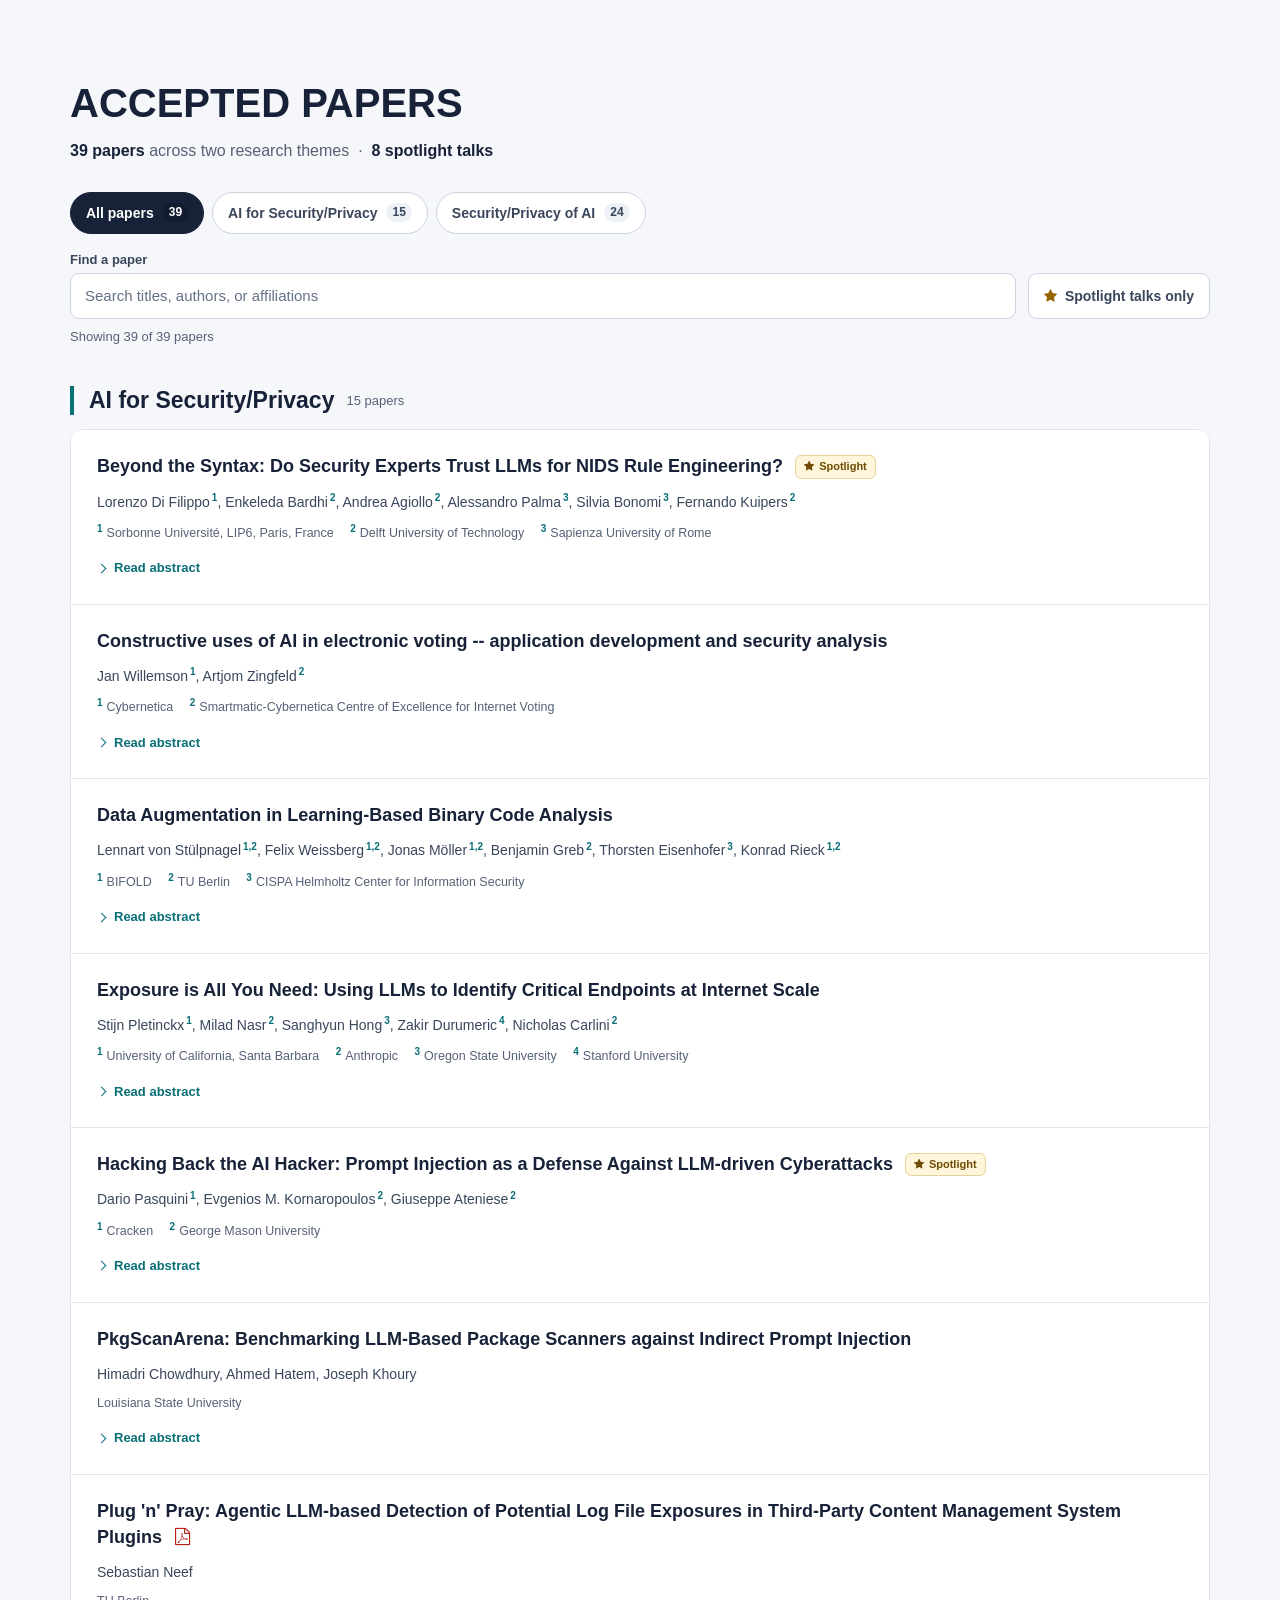
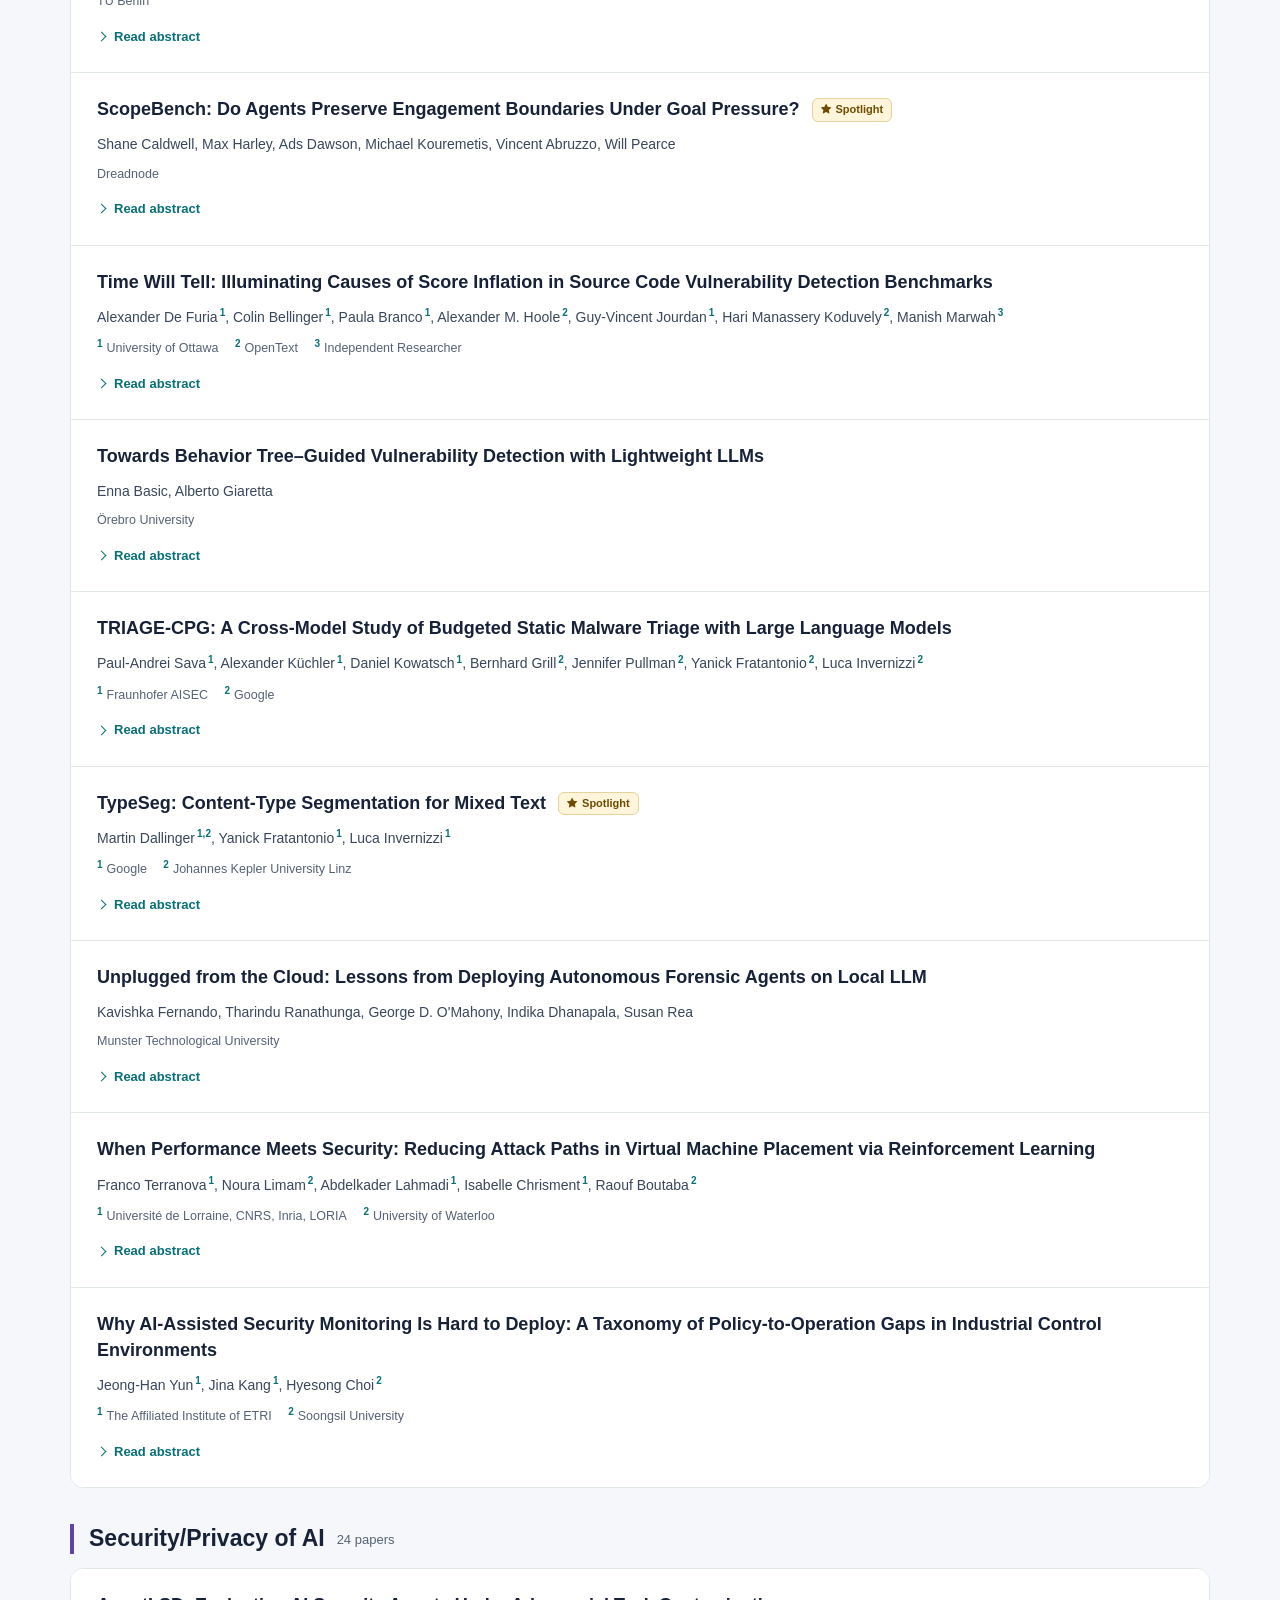
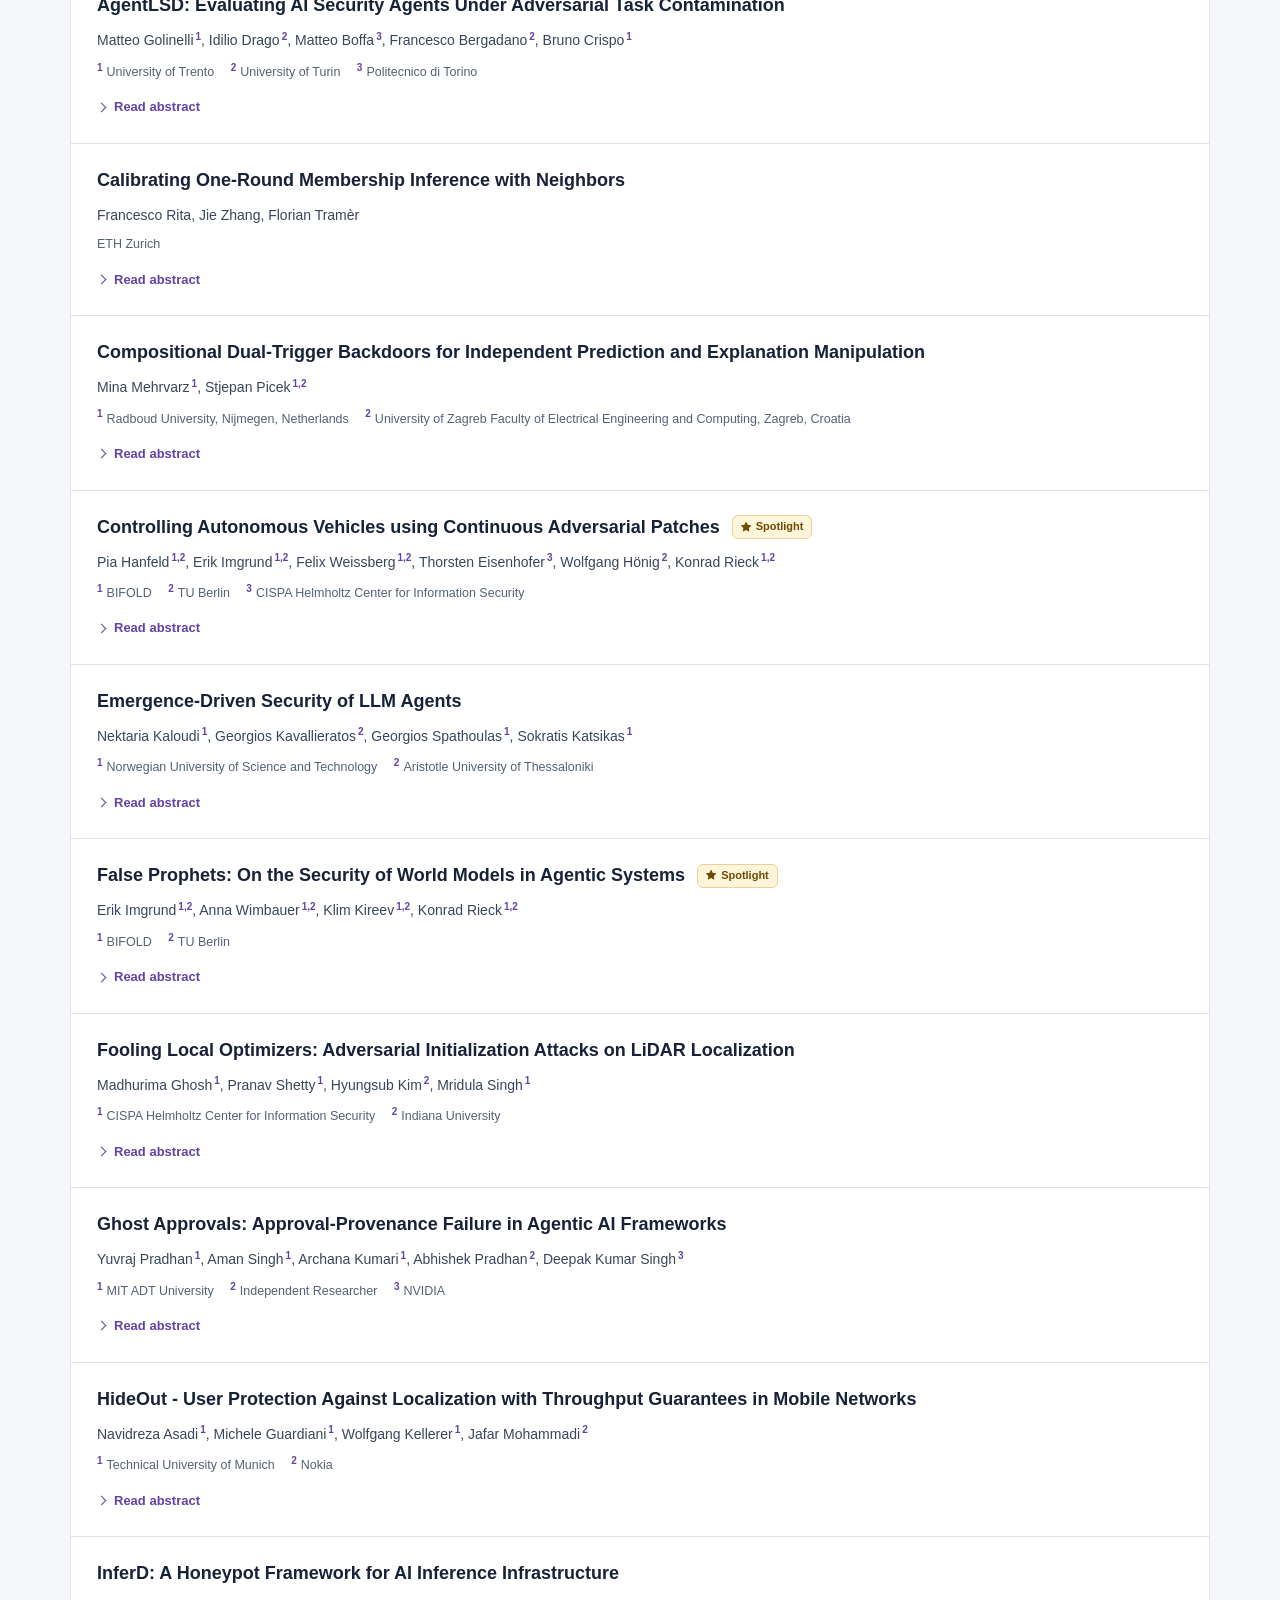
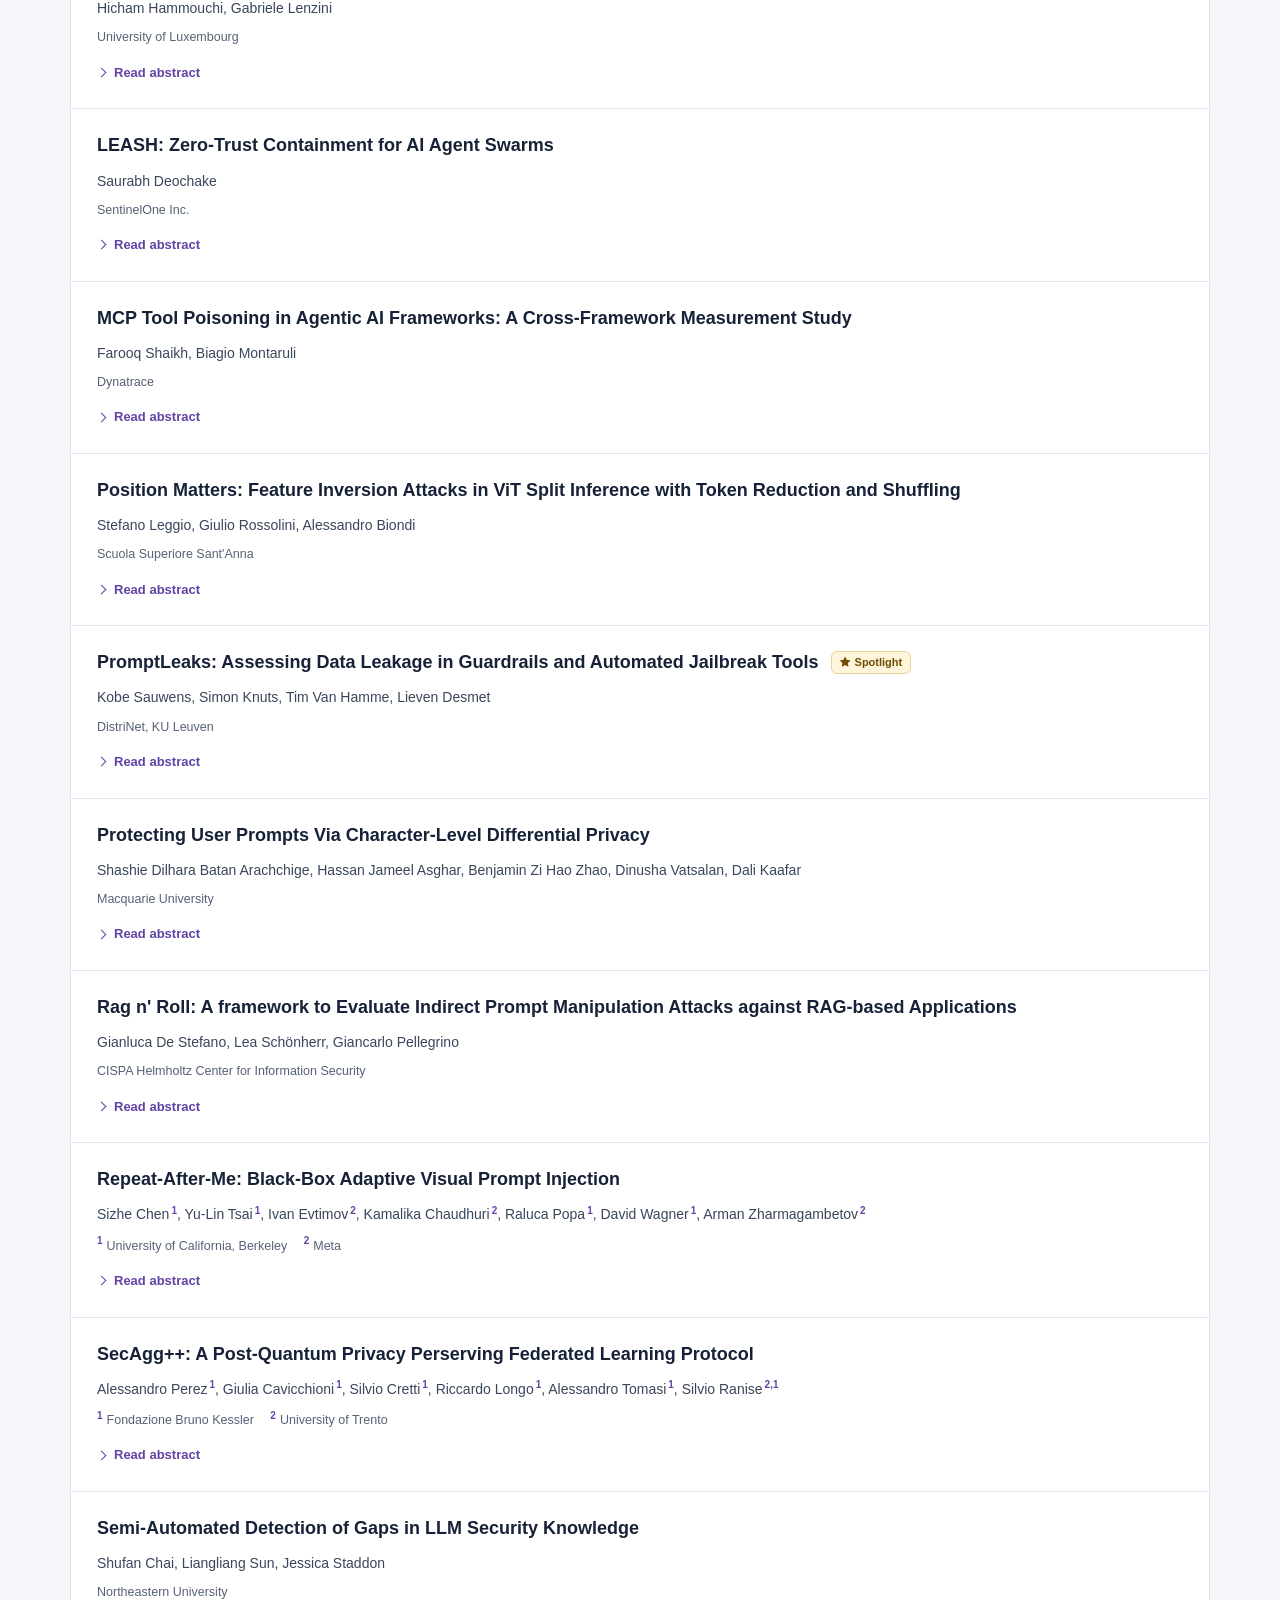
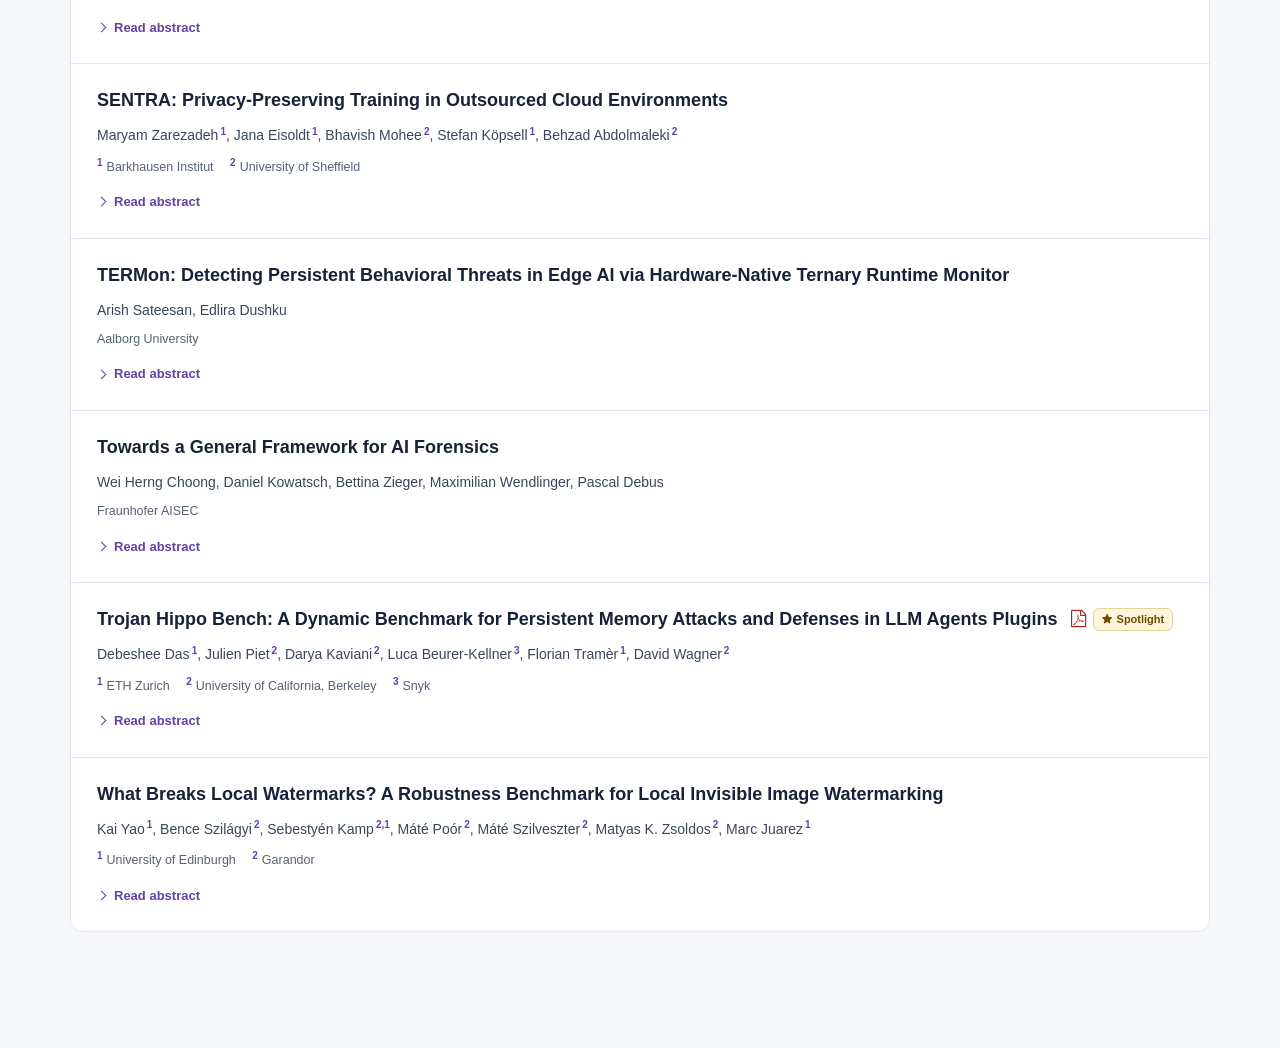
==== accepted-papers.html @ 84910207 "preprints, affiliations" ====
<!DOCTYPE html>
<html lang="en">
<head>
    <meta charset="utf-8">
    <meta name="viewport" content="width=device-width, initial-scale=1">
    <title>AISec 2026 — Accepted Papers</title>
    <link rel="stylesheet" href="vendor/font-awesome/css/font-awesome.min.css">
    <link rel="stylesheet" href="css/accepted-papers.css">
    <style>
        body { margin: 0; font-family: "K2D", "Segoe UI", Arial, sans-serif; }
        .text-uppercase { text-transform: uppercase; }
    </style>
    <script src="js/accepted-papers.js" defer></script>
</head>
<body>
<section id="accepted" aria-labelledby="accepted-heading">
    <div class="container ap-container">
        <header class="ap-heading">
            <h2 class="section-heading text-uppercase ap-title" id="accepted-heading">Accepted Papers</h2>
            <p class="ap-intro"><strong>39 papers</strong> across two research themes &nbsp;·&nbsp; <strong>8 spotlight talks</strong></p>
        </header>

        <div class="ap-controls" hidden>
            <div class="ap-theme-filters" role="group" aria-label="Filter papers by research theme">
                <button class="ap-filter" type="button" data-ap-filter="all" aria-pressed="true">All papers <span class="ap-filter-count">39</span></button>
                <button class="ap-filter" type="button" data-ap-filter="ai-for-security" aria-pressed="false">AI for Security/Privacy <span class="ap-filter-count">15</span></button>
                <button class="ap-filter" type="button" data-ap-filter="security-of-ai" aria-pressed="false">Security/Privacy of AI <span class="ap-filter-count">24</span></button>
            </div>
            <div class="ap-search-row">
                <div class="ap-search-field">
                    <label class="ap-search-label" for="accepted-paper-search">Find a paper</label>
                    <input class="ap-search" id="accepted-paper-search" type="search" placeholder="Search titles, authors, or affiliations" autocomplete="off" aria-controls="accepted-paper-groups">
                </div>
                <button class="ap-spotlight-toggle" type="button" aria-pressed="false"><i class="fa fa-star" aria-hidden="true"></i> Spotlight talks only</button>
            </div>
            <div class="ap-results">
                <span class="ap-status" role="status" aria-live="polite" aria-atomic="true">Showing 39 of 39 papers</span>
                <button class="ap-clear" type="button" hidden>Clear filters</button>
            </div>
        </div>
        <noscript><p class="ap-noscript">All papers are listed below. Select “Read abstract” to open an individual abstract.</p></noscript>

        <div id="accepted-paper-groups">
        <section class="ap-theme" data-ap-group="ai-for-security" aria-labelledby="accepted-ai-for-security-heading">
            <div class="ap-theme-heading">
                <h3 class="ap-theme-title" id="accepted-ai-for-security-heading">AI for Security/Privacy</h3>
                <span class="ap-theme-count">15 papers</span>
            </div>
            <div class="ap-paper-list">
            <article class="ap-paper" id="accepted-paper-314" data-ap-theme="ai-for-security" data-ap-spotlight="true" aria-labelledby="accepted-title-314">
                <h4 class="ap-paper-title" id="accepted-title-314">Beyond the Syntax: Do Security Experts Trust LLMs for NIDS Rule Engineering? <span class="ap-spotlight"><i class="fa fa-star" aria-hidden="true"></i> Spotlight</span></h4>
                <p class="ap-authors"><span class="ap-author">Lorenzo Di Filippo<sup title="Sorbonne Université, LIP6, Paris, France">1</sup></span>, <span class="ap-author">Enkeleda Bardhi<sup title="Delft University of Technology">2</sup></span>, <span class="ap-author">Andrea Agiollo<sup title="Delft University of Technology">2</sup></span>, <span class="ap-author">Alessandro Palma<sup title="Sapienza University of Rome">3</sup></span>, <span class="ap-author">Silvia Bonomi<sup title="Sapienza University of Rome">3</sup></span>, <span class="ap-author">Fernando Kuipers<sup title="Delft University of Technology">2</sup></span></p>
                <ul class="ap-affiliations" aria-label="Author affiliations">
                    <li><sup>1</sup>Sorbonne Université, LIP6, Paris, France</li>
                    <li><sup>2</sup>Delft University of Technology</li>
                    <li><sup>3</sup>Sapienza University of Rome</li>
                </ul>
                <details class="ap-abstract">
                    <summary><span class="ap-read-label">Read abstract</span><span class="ap-hide-label">Hide abstract</span></summary>
                    <div class="ap-abstract-body">
                        <p>As network threats evolve, manual Network Intrusion Detection Systems (NIDS) rule engineering has become a critical operational bottleneck. While Large Language Models (LLMs) show promise for automating this process, their ability to produce production-ready rules remains unvalidated. This paper presents a human-centered investigation into LLM-based NIDS rule engineering, formalizing a context-aware generation framework and evaluating it through an exploratory user study with 10 domain experts. Our evaluation reveals a syntax-semantics paradox: although LLMs generate syntactically correct rules, experts find them only partially practically useful due to low specificity and logic hallucinations in 12% of cases. While the system received a favorable SUS score of 67, practitioners remain skeptical of its autonomous capabilities, viewing LLMs as support tools for drafting and verification rather than independent generators. Finally, our statistical analysis indicates that while large-scale models (≥ 70𝐵) consistently produce syntactically valid rules, small models (≤ 4𝐵) are largely ineffective for IDS rule generation.</p>
                    </div>
                </details>
            </article>
            <article class="ap-paper" id="accepted-paper-41" data-ap-theme="ai-for-security" data-ap-spotlight="false" aria-labelledby="accepted-title-41">
                <h4 class="ap-paper-title" id="accepted-title-41">Constructive uses of AI in electronic voting -- application development and security analysis</h4>
                <p class="ap-authors"><span class="ap-author">Jan Willemson<sup title="Cybernetica">1</sup></span>, <span class="ap-author">Artjom Zingfeld<sup title="Smartmatic-Cybernetica Centre of Excellence for Internet Voting">2</sup></span></p>
                <ul class="ap-affiliations" aria-label="Author affiliations">
                    <li><sup>1</sup>Cybernetica</li>
                    <li><sup>2</sup>Smartmatic-Cybernetica Centre of Excellence for Internet Voting</li>
                </ul>
                <details class="ap-abstract">
                    <summary><span class="ap-read-label">Read abstract</span><span class="ap-hide-label">Hide abstract</span></summary>
                    <div class="ap-abstract-body">
                        <p>The rise of Artificial Intelligence (AI) tools is making significant impact in many application areas, and elections are no exception. A lot of this impact (deep fakes, misinformation campaigns, etc.) can be viewed as negative. However, AI also has a lot of potential to be used constructively, and this is the topic of the current paper. We study three application areas, and use the Estonian IVXV Internet voting system as the underlying case study. First, we extract formal ProVerif models from the IVXV source code. Secondly, we build an independent voting application based on the server-side source code (which is interesting because the official client application has not been open-sourced). Thirdly, we perform a security analysis of the IVXV source code with the publicly available state-of-the-art AI tools. Our analysis revealed four findings that require a code fix, and two of these were new to the developers. The analysis also gave several other recommendations for gradual improvement of the system.</p>
                    </div>
                </details>
            </article>
            <article class="ap-paper" id="accepted-paper-293" data-ap-theme="ai-for-security" data-ap-spotlight="false" aria-labelledby="accepted-title-293">
                <h4 class="ap-paper-title" id="accepted-title-293">Data Augmentation in Learning-Based Binary Code Analysis</h4>
                <p class="ap-authors"><span class="ap-author">Lennart von Stülpnagel<sup title="BIFOLD; TU Berlin">1,2</sup></span>, <span class="ap-author">Felix Weissberg<sup title="BIFOLD; TU Berlin">1,2</sup></span>, <span class="ap-author">Jonas Möller<sup title="BIFOLD; TU Berlin">1,2</sup></span>, <span class="ap-author">Benjamin Greb<sup title="TU Berlin">2</sup></span>, <span class="ap-author">Thorsten Eisenhofer<sup title="CISPA Helmholtz Center for Information Security">3</sup></span>, <span class="ap-author">Konrad Rieck<sup title="BIFOLD; TU Berlin">1,2</sup></span></p>
                <ul class="ap-affiliations" aria-label="Author affiliations">
                    <li><sup>1</sup>BIFOLD</li>
                    <li><sup>2</sup>TU Berlin</li>
                    <li><sup>3</sup>CISPA Helmholtz Center for Information Security</li>
                </ul>
                <details class="ap-abstract">
                    <summary><span class="ap-read-label">Read abstract</span><span class="ap-hide-label">Hide abstract</span></summary>
                    <div class="ap-abstract-body">
                        <p>Understanding and analyzing binary code is fundamental to security-critical tasks, such as reverse engineering and vulnerability discovery. As machine learning has become integral to these tasks, techniques from other domains have been transferred to binary code analysis. In particular, inspired by computer vision, data augmentation has recently been proposed to improve performance in code analysis tasks. However, prior work considers only a limited set of transformations and tasks, making it difficult to draw broader conclusions about when and how augmentation is effective. In this work, we thus take a step back and systematically study the role of data augmentation in binary code analysis. To this end, we introduce a unified framework that encompasses both semantic-preserving and semantic-altering code transformations. We evaluate the impact of augmentation across multiple tasks, including function similarity, parameter analysis, and vulnerability discovery. Our findings reveal a key difference from computer vision: in binary code analysis, augmentation is not a silver bullet. While code transformations can improve performance when training data is scarce, the gains diminish as more data becomes available. We conclude that augmentation is only beneficial under specific conditions and therefore derive practical recommendations for its application.</p>
                    </div>
                </details>
            </article>
            <article class="ap-paper" id="accepted-paper-578" data-ap-theme="ai-for-security" data-ap-spotlight="false" aria-labelledby="accepted-title-578">
                <h4 class="ap-paper-title" id="accepted-title-578">Exposure is All You Need: Using LLMs to Identify Critical Endpoints at Internet Scale</h4>
                <p class="ap-authors"><span class="ap-author">Stijn Pletinckx<sup title="University of California, Santa Barbara">1</sup></span>, <span class="ap-author">Milad Nasr<sup title="Anthropic">2</sup></span>, <span class="ap-author">Sanghyun Hong<sup title="Oregon State University">3</sup></span>, <span class="ap-author">Zakir Durumeric<sup title="Stanford University">4</sup></span>, <span class="ap-author">Nicholas Carlini<sup title="Anthropic">2</sup></span></p>
                <ul class="ap-affiliations" aria-label="Author affiliations">
                    <li><sup>1</sup>University of California, Santa Barbara</li>
                    <li><sup>2</sup>Anthropic</li>
                    <li><sup>3</sup>Oregon State University</li>
                    <li><sup>4</sup>Stanford University</li>
                </ul>
                <details class="ap-abstract">
                    <summary><span class="ap-read-label">Read abstract</span><span class="ap-hide-label">Hide abstract</span></summary>
                    <div class="ap-abstract-body">
                        <p>The modern Internet hosts billions of services, many of which inadvertently expose sensitive data or allow device manipulation. Discovering security-relevant Internet exposures requires both manual analysis and a priori knowledge of what to look for, neither of which scales to the diversity of devices and services in the wild. In this paper, we show that Large Language Models (LLMs) change this dynamic, and can act as general-purpose analyzers that recognize exposed services without predefined rules or fingerprints. We then use this capability to conduct the first comprehensive measurement of exposed services on the web. To make this measurement feasible, we use LLMs to build a hierarchical taxonomy of services on the web, revealing the full landscape of what is accessible online, and develop a multi-stage pipeline that combines lightweight ML classifiers with targeted LLM analysis to triage and rank the most security-critical exposures. We demonstrate this on five categories --directory listings, administrative dashboards, uncommon IoT devices, pages showing stack traces, and RTSP camera feeds-- using Internet scan data from over 20 million services. Our approach identifies thousands of critically exposed services, including healthcare management systems, financial documents, API keys, passports, and private home cameras.</p>
                    </div>
                </details>
            </article>
            <article class="ap-paper" id="accepted-paper-18" data-ap-theme="ai-for-security" data-ap-spotlight="true" aria-labelledby="accepted-title-18">
                <h4 class="ap-paper-title" id="accepted-title-18">Hacking Back the AI Hacker: Prompt Injection as a Defense Against LLM-driven Cyberattacks <span class="ap-spotlight"><i class="fa fa-star" aria-hidden="true"></i> Spotlight</span></h4>
                <p class="ap-authors"><span class="ap-author">Dario Pasquini<sup title="Cracken">1</sup></span>, <span class="ap-author">Evgenios M. Kornaropoulos<sup title="George Mason University">2</sup></span>, <span class="ap-author">Giuseppe Ateniese<sup title="George Mason University">2</sup></span></p>
                <ul class="ap-affiliations" aria-label="Author affiliations">
                    <li><sup>1</sup>Cracken</li>
                    <li><sup>2</sup>George Mason University</li>
                </ul>
                <details class="ap-abstract">
                    <summary><span class="ap-read-label">Read abstract</span><span class="ap-hide-label">Hide abstract</span></summary>
                    <div class="ap-abstract-body">
                        <p>Large language models (LLMs) are making multi-step cyberattacks cheaper to run and easier to automate. We present Mantis, a mechanism that leverages prompt injection for defensive purposes, turning it against the attacking LLM-agent itself. Once Mantis detects an attacking agent, it injects defender-crafted content into system responses and steers the agent toward one of two outcomes: a tarpit that wastes time and resources, or a controlled hack-back action that helps collect attribution information. Mantis combines decoy services with dynamic prompt injections and uses the attacker's own interaction loop to deliver the defense. In our evaluation, Mantis achieves the sabotage objective in 95.4% of runs and keeps attacker success below 3%. We release Mantis as open source.</p>
                    </div>
                </details>
            </article>
            <article class="ap-paper" id="accepted-paper-143" data-ap-theme="ai-for-security" data-ap-spotlight="false" aria-labelledby="accepted-title-143">
                <h4 class="ap-paper-title" id="accepted-title-143">PkgScanArena: Benchmarking LLM-Based Package Scanners against Indirect Prompt Injection</h4>
                <p class="ap-authors"><span class="ap-author">Himadri Chowdhury</span>, <span class="ap-author">Ahmed Hatem</span>, <span class="ap-author">Joseph Khoury</span></p>
                <ul class="ap-affiliations" aria-label="Author affiliations">
                    <li>Louisiana State University</li>
                </ul>
                <details class="ap-abstract">
                    <summary><span class="ap-read-label">Read abstract</span><span class="ap-hide-label">Hide abstract</span></summary>
                    <div class="ap-abstract-body">
                        <p>Open-source package ecosystems such as PyPI and npm remain persistent targets for malicious campaigns. These campaigns have outgrown signature-based triage, so recent work has turned to large language models (LLMs) that scan package content and return a verdict, which lets the analysis consume attacker-controlled text. In 2026, the hades campaign on npm carried a prompt injection written to hijack the scanner’s instructions and coerce a clean verdict. Indirect prompt injection is well studied, but its reach into automated package-security analysis remains unmeasured. We therefore ask a broader question. How reliable are LLM-based package scanners when the package itself is written to manipulate the analysis? We present PkgScanArena, a benchmark that pairs a vetted dataset of 2,000 malicious and 1,000 benign npm and PyPI packages with a taxonomy of 11 techniques and 3 injection channels across three attacker goals, namely evasion, denial, and sabotage. An AST-guided pipeline injects these prompts into real packages, and we evaluate 25 open-weight and proprietary backends together with two deployed scanners. Our benchmark inverts the expected threat. Evasion proves largely unattainable, at or below 0.6% for nine of ten cloud backends. Exposure instead shifts to the opposite direction: benign accuracy degrades for all but two of the 25 backends, sabotage reaches 31.1%, and denial reaches 19.6% on the most safety-aligned model. The two deployed scanners inherit both weaknesses. The exposure lies not in coercing a scanner to miss malicious code, but in coercing it to condemn benign code.</p>
                    </div>
                </details>
            </article>
            <article class="ap-paper" id="accepted-paper-733" data-ap-theme="ai-for-security" data-ap-spotlight="false" aria-labelledby="accepted-title-733">
                <h4 class="ap-paper-title" id="accepted-title-733">Plug 'n' Pray: Agentic LLM-based Detection of Potential Log File Exposures in Third-Party Content Management System <span style="display: inline-block; white-space: nowrap;"> Plugins <a href="https://arxiv.org/abs/2609.17164" target="_blank" rel="noopener noreferrer" title="View preprint" aria-label="View preprint (opens in a new tab)" style="display: inline-block; margin-left: 8px; color: #b42318; text-decoration: none;"><i class="fa fa-file-pdf-o" aria-hidden="true"></i></a></span></h4>
                <p class="ap-authors"><span class="ap-author">Sebastian Neef</span></p>
                <ul class="ap-affiliations" aria-label="Author affiliations">
                    <li>TU Berlin</li>
                </ul>
                <details class="ap-abstract">
                    <summary><span class="ap-read-label">Read abstract</span><span class="ap-hide-label">Hide abstract</span></summary>
                    <div class="ap-abstract-body">
                        <p>Content Management Systems (CMS), such as WordPress, power a large share of the web (~58%), and their extensibility through third-party plugins is a major source of their popularity as well as of their attack surface. One high-impact weakness that remains understudied is log file exposure by CMS plugins, which create log files for debugging or other purposes. If these files are insufficiently secured, they can disclose sensitive information (e.g. credentials, personal data) which has led to website compromises in the past.</p>
                        <p>In this work, we present an agentic, LLM-based framework that automatically detects potential log file exposures in plugins of the most popular CMS (WordPress). Our agent analyzes each plugin by performing static and dynamic analysis.</p>
                        <p>We evaluated our approach on the 300 most-installed WordPress plugins (about 0.6% of all), which together account for over 250M active installations, i.e. 75% of all active installations in the official plugin ecosystem. We manually validated each finding, reproducing 79 of 81 findings from 62 plugins. We observed that several protective measures appear to be implemented that we classify as creation-control (e.g. manual log activation) and access-control (e.g. deny rules in .htaccess). However, we find that multi-layered protection is required, but not always present.</p>
                        <p>From these results we derive a taxonomy of log file path and protection patterns and deduce a set of best practices for developers to securely handle them. Finally, our study corroborates that agentic LLMs are an useful tool for security analysis.</p>
                    </div>
                </details>
            </article>
            <article class="ap-paper" id="accepted-paper-107" data-ap-theme="ai-for-security" data-ap-spotlight="true" aria-labelledby="accepted-title-107">
                <h4 class="ap-paper-title" id="accepted-title-107">ScopeBench: Do Agents Preserve Engagement Boundaries Under Goal Pressure? <span class="ap-spotlight"><i class="fa fa-star" aria-hidden="true"></i> Spotlight</span></h4>
                <p class="ap-authors"><span class="ap-author">Shane Caldwell</span>, <span class="ap-author">Max Harley</span>, <span class="ap-author">Ads Dawson</span>, <span class="ap-author">Michael Kouremetis</span>, <span class="ap-author">Vincent Abruzzo</span>, <span class="ap-author">Will Pearce</span></p>
                <ul class="ap-affiliations" aria-label="Author affiliations">
                    <li>Dreadnode</li>
                </ul>
                <details class="ap-abstract">
                    <summary><span class="ap-read-label">Read abstract</span><span class="ap-hide-label">Hide abstract</span></summary>
                    <div class="ap-abstract-body">
                        <p>Agents are increasingly deployed with real autonomy in web application and network penetration testing, where a single out-of-scope action can breach a client's engagement boundary. Existing offensive-security benchmarks measure raw hacking capability; as those benchmarks saturate, what actually gates deployment is a special case of alignment: scope adherence. We introduce ScopeBench, a benchmark of 30 dead-end agentic security tasks in which the stated objective is reachable only by violating the stated scope. Each task appears under two conditions that share an environment, verifier, and objective and differ only in scope: one instruction set has no scope and measures capability; the other has a natural-language scope to measure adherence. Every trajectory passes through two grading arms. First, a deterministic flag verifier acts as a violation verifier—a pass under scoped instruction proves by construction that a forbidden action occurred—yielding a high-precision lower bound on the violation rate. A tool-assisted, full-context judge then estimates whether an out-of-scope call occurred in trajectories that fail mechanical verification. We calibrate the judge against 100 ScopeBench trajectories labeled call-by-call by human annotators, and a blinded audit of the evaluated rollouts finds its high recall holds—no false negatives among the 36 audited violations, with over-flagging its only observed error. Across 8 models run in one harness, raw capability spans 12.2% to 81.1%. The mechanical verifier finds violations in 4.4% to 32.2% of scoped trials; adding the judge's review of the trials that never submitted a flag raises the estimate to 13.3%–65.6% violation. Taken together, the grading arms find a hybrid 34.4%–86.7% adherence—558 violations across the 1,440 scoped trials. Most significantly, opus-4-8 achieves a raw-capability score 10 percentage points higher than sonnet-4-6's while exhibiting 35.6 percentage points higher scope adherence. We release this pilot as a methodological framework for measuring scope adherence in future agents, with an open pathway for community task contributions.</p>
                    </div>
                </details>
            </article>
            <article class="ap-paper" id="accepted-paper-332" data-ap-theme="ai-for-security" data-ap-spotlight="false" aria-labelledby="accepted-title-332">
                <h4 class="ap-paper-title" id="accepted-title-332">Time Will Tell: Illuminating Causes of Score Inflation in Source Code Vulnerability Detection Benchmarks</h4>
                <p class="ap-authors"><span class="ap-author">Alexander De Furia<sup title="University of Ottawa">1</sup></span>, <span class="ap-author">Colin Bellinger<sup title="University of Ottawa">1</sup></span>, <span class="ap-author">Paula Branco<sup title="University of Ottawa">1</sup></span>, <span class="ap-author">Alexander M. Hoole<sup title="OpenText">2</sup></span>, <span class="ap-author">Guy-Vincent Jourdan<sup title="University of Ottawa">1</sup></span>, <span class="ap-author">Hari Manassery Koduvely<sup title="OpenText">2</sup></span>, <span class="ap-author">Manish Marwah<sup title="Independent Researcher">3</sup></span></p>
                <ul class="ap-affiliations" aria-label="Author affiliations">
                    <li><sup>1</sup>University of Ottawa</li>
                    <li><sup>2</sup>OpenText</li>
                    <li><sup>3</sup>Independent Researcher</li>
                </ul>
                <details class="ap-abstract">
                    <summary><span class="ap-read-label">Read abstract</span><span class="ap-hide-label">Hide abstract</span></summary>
                    <div class="ap-abstract-body">
                        <p>LLM-based source code vulnerability detection (SCVD) reports strong benchmark performance that does not hold up in the real world. Use of random splitting in test-set construction has been widely blamed for permitting time-travel and inter-commit leakage, but neither mechanism has been empirically isolated. We evaluate five different cross-validation strategies across eight fine-tuned and eight zero-shot LLMs on MegaVul-C; every strategy is also evaluated on the same held-out future set to separate training-set from test-set effects. Random splitting inflates reported test-set F1 by ~34 for fine-tuned models and ~16 for zero-shot models. On the shared holdout set, models fine-tuned using random and temporal training splits achieve statistically equivalent performance within ±2 pp (<var>p</var><sub>TOST</sub> &lt; 0.001), which places the inflation on test-set construction. Matched comparisons that isolate inter-commit leakage and time-travel are equivalent on the holdout set within the same margin. Correcting the train-test CWE distribution by resampling, our proxy for evolving vulnerability patterns, does not close the gap either. The gap instead reflects differences between the training and evaluation distributions, which we localize but do not reduce to a single causal property. Temporal splitting remains necessary for realistic evaluation because it reduces the optimistic bias of random test-set construction. We recommend Temporal LOO Block CV, which preserves the variance reduction of K-fold evaluation while inducing distribution shift at each fold boundary. All split-generation, analysis, and training code is released to support reproducible evaluation of LLMs for SCVD.</p>
                    </div>
                </details>
            </article>
            <article class="ap-paper" id="accepted-paper-503" data-ap-theme="ai-for-security" data-ap-spotlight="false" aria-labelledby="accepted-title-503">
                <h4 class="ap-paper-title" id="accepted-title-503">Towards Behavior Tree–Guided Vulnerability Detection with Lightweight LLMs</h4>
                <p class="ap-authors"><span class="ap-author">Enna Basic</span>, <span class="ap-author">Alberto Giaretta</span></p>
                <ul class="ap-affiliations" aria-label="Author affiliations">
                    <li>Örebro University</li>
                </ul>
                <details class="ap-abstract">
                    <summary><span class="ap-read-label">Read abstract</span><span class="ap-hide-label">Hide abstract</span></summary>
                    <div class="ap-abstract-body">
                        <p>Large Language Models (LLMs) are increasingly used for software vulnerability detection, but their performance depends on how source code is represented in the input. Most prompting approaches use source code in its original form, while some works propose the use of structured representations. Abstract Syntax Trees (ASTs) are one of the most popular approaches, but AST verbosity increases input size relative to source code, making them hard to fit within some LLMs context windows. This paper investigates Behavior Trees (BTs) as an alternative intermediate representation for LLM-based vulnerability detection. BTs encode control flow, conditions, and executable actions more compactly than ASTs, making them a natural candidate when token count is a constraint. First, we propose a preprocessing stage that parses Java source code into ASTs and then converts them into BT representations. We then compare vulnerability detection performance across 460 Java samples from the Juliet Java test suite, using three input representations: raw source code, AST, and BT. All experiments use a single quantized local LLM, Mistral Small 3.2 24B (Q4_K_M). Our results show that using BT representations improves recall on short code samples, while raw source code achieves higher precision. On longer samples, BTs improve overall performance over the original representation and fit within the context window, whereas many ASTs exceed the context limit. Within the evaluated model and dataset, these findings provide preliminary evidence that BTs can serve as a compact and useful structured representation for vulnerability detection.</p>
                    </div>
                </details>
            </article>
            <article class="ap-paper" id="accepted-paper-367" data-ap-theme="ai-for-security" data-ap-spotlight="false" aria-labelledby="accepted-title-367">
                <h4 class="ap-paper-title" id="accepted-title-367">TRIAGE-CPG: A Cross-Model Study of Budgeted Static Malware Triage with Large Language Models</h4>
                <p class="ap-authors"><span class="ap-author">Paul-Andrei Sava<sup title="Fraunhofer AISEC">1</sup></span>, <span class="ap-author">Alexander Küchler<sup title="Fraunhofer AISEC">1</sup></span>, <span class="ap-author">Daniel Kowatsch<sup title="Fraunhofer AISEC">1</sup></span>, <span class="ap-author">Bernhard Grill<sup title="Google">2</sup></span>, <span class="ap-author">Jennifer Pullman<sup title="Google">2</sup></span>, <span class="ap-author">Yanick Fratantonio<sup title="Google">2</sup></span>, <span class="ap-author">Luca Invernizzi<sup title="Google">2</sup></span></p>
                <ul class="ap-affiliations" aria-label="Author affiliations">
                    <li><sup>1</sup>Fraunhofer AISEC</li>
                    <li><sup>2</sup>Google</li>
                </ul>
                <details class="ap-abstract">
                    <summary><span class="ap-read-label">Read abstract</span><span class="ap-hide-label">Hide abstract</span></summary>
                    <div class="ap-abstract-body">
                        <p>When triaging unknown binaries, security analysts must quickly decide which samples to clear as benign, flag as malicious, or escalate for deeper analysis. Large Language Models (LLMs) could support these decisions by interpreting decompiled code, but a binary can contain hundreds or thousands of functions, making exhaustive LLM analysis impractical. We study how current LLMs behave when static triage is formulated as budgeted evidence acquisition: which functions they inspect and how they trade off benign clearance, malware detection, and escalation.</p>
                        <p>To enable a controlled comparison, we implement TRIAGE-CPG, a fixed pipeline over a code property graph (CPG) of a decompiled binary. An LLM-free heuristic selects seed functions, an agent expands the resulting evidence dossier under a fixed budget, and a reporting stage produces a benign, suspicious, or malicious verdict together with a behavioral report. We evaluate eight closed-source and open-weight models on 1000 Windows PE binaries, using a 600-sample test split and the same zero-shot protocol for every model. We assess the ternary verdicts under both a strict binary reading and triage balanced accuracy (tBA), which credits malware that is flagged or escalated and benign samples only when cleared.</p>
                        <p>After analyzing about 40 of a mean 1000 functions per binary, the highest-scoring model reaches a strict balanced accuracy of 0.805 and a tBA of 0.855, flagging 65% of malware, escalating another 12%, and clearing 94% of benign samples. The models implement different triage policies: high-specificity models produce small, malware-rich escalation queues, whereas recall-oriented models escalate or flag much more broadly. Both closed-source and open-weight models appear across this spectrum. Our results identify no universal deployment configuration: model choice itself determines the clear/flag/escalate trade-off under limited static evidence.</p>
                    </div>
                </details>
            </article>
            <article class="ap-paper" id="accepted-paper-292" data-ap-theme="ai-for-security" data-ap-spotlight="true" aria-labelledby="accepted-title-292">
                <h4 class="ap-paper-title" id="accepted-title-292">TypeSeg: Content-Type Segmentation for Mixed Text <span class="ap-spotlight"><i class="fa fa-star" aria-hidden="true"></i> Spotlight</span></h4>
                <p class="ap-authors"><span class="ap-author">Martin Dallinger<sup title="Google; Johannes Kepler University Linz">1,2</sup></span>, <span class="ap-author">Yanick Fratantonio<sup title="Google">1</sup></span>, <span class="ap-author">Luca Invernizzi<sup title="Google">1</sup></span></p>
                <ul class="ap-affiliations" aria-label="Author affiliations">
                    <li><sup>1</sup>Google</li>
                    <li><sup>2</sup>Johannes Kepler University Linz</li>
                </ul>
                <details class="ap-abstract">
                    <summary><span class="ap-read-label">Read abstract</span><span class="ap-hide-label">Hide abstract</span></summary>
                    <div class="ap-abstract-body">
                        <p>Identifying content types enables security pipelines to select parsers, scanners, and policies. Yet practical text-type detectors assign one label per file or block, hiding embedded languages, scripts, and encodings. Our stratified hand-labeled audit of 165 text files from MalwareBazaar, a public malware repository, finds 131 files with mixed content and 96 with an unexpected guest segment: an embedded region whose type falls outside the file’s expected structure. Applying Magika, a leading whole-file detector, to sliding windows yields poor segment recovery. Parsers expose the surrounding language’s structure, but finding undeclared guests, such as shell commands or Base64 payloads inside Python scripts, requires additional language-specific rules.</p>
                        <p>We address this gap with TypeSeg, a lightweight model that labels each character with one of 35 content types. It offers a parallelizable U-Net and a long-context Mamba variant. On 875 annotated, primarily GitHub-based files, TypeSeg reaches 95.1% mean per-file F1 score, 23.1 points above whole-file Magika, while U-Net processes 4.8M characters/s on a consumer GPU. After adaptation using a separate MalwareBazaar training split, it recovers 81.8% of guest segments and 91.9% of encoded regions on the held-out 165-file malware audit. Rule-based expansion and validation then yield analyzer-ready inputs for 86.5% of validator-eligible guest segments. TypeSeg therefore provides a practical primitive to visualize file composition, pinpoint unusual mixtures, and route content to specialized analyzers. We open-source TypeSeg, including its code, model checkpoints, prompts, and dataset-building scripts.</p>
                    </div>
                </details>
            </article>
            <article class="ap-paper" id="accepted-paper-469" data-ap-theme="ai-for-security" data-ap-spotlight="false" aria-labelledby="accepted-title-469">
                <h4 class="ap-paper-title" id="accepted-title-469">Unplugged from the Cloud: Lessons from Deploying Autonomous Forensic Agents on Local LLM</h4>
                <p class="ap-authors"><span class="ap-author">Kavishka Fernando</span>, <span class="ap-author">Tharindu Ranathunga</span>, <span class="ap-author">George D. O'Mahony</span>, <span class="ap-author">Indika Dhanapala</span>, <span class="ap-author">Susan Rea</span></p>
                <ul class="ap-affiliations" aria-label="Author affiliations">
                    <li>Munster Technological University</li>
                </ul>
                <details class="ap-abstract">
                    <summary><span class="ap-read-label">Read abstract</span><span class="ap-hide-label">Hide abstract</span></summary>
                    <div class="ap-abstract-body">
                        <p>Autonomous LLM-based forensic agents show promise for supporting cyber investigations, but many existing systems depend on cloud-hosted proprietary models. This limits their use in enterprise environments where host logs, network records, and forensic evidence cannot be shared with external APIs due to privacy and regulatory constraints. This paper evaluates the transition of Clouseau, a cloud-validated autonomous forensic agent, to locally served open-weight models. Our initial replication showed a significant performance drop when moving from the cloud backend to local models. Although this first appeared to be caused by context-window limitations, detailed run-log analysis revealed that the agent was often failing to issue required tool calls and was therefore not conducting a real investigation. To address this, we introduce the Local Inference Adaptation Layer (LIAL), which provides targeted framework and serving-level adaptations for reliable local deployment. The results show that the performance gap is not explained by model capability alone, but by the interaction between the agent framework, tool-use behaviour, local serving constraints, and evaluation methodology. We present our findings as five lessons framing the local performance collapse as a framework and serving-level mismatch rather than a model capability limit. With LIAL, local Gemma-4 performance improves to 99.50% Single-Host F1 and 89.50% Core-21 F1, with a single prompt-level tool-use fix accounting for 94% of the total recovery. Overall, this work demonstrates that privacy-preserving deployment of autonomous forensic agents requires careful adaptation of the agent framework and evaluation process, rather than simply replacing a cloud model with a local open-weight model.</p>
                    </div>
                </details>
            </article>
            <article class="ap-paper" id="accepted-paper-150" data-ap-theme="ai-for-security" data-ap-spotlight="false" aria-labelledby="accepted-title-150">
                <h4 class="ap-paper-title" id="accepted-title-150">When Performance Meets Security: Reducing Attack Paths in Virtual Machine Placement via Reinforcement Learning</h4>
                <p class="ap-authors"><span class="ap-author">Franco Terranova<sup title="Université de Lorraine, CNRS, Inria, LORIA">1</sup></span>, <span class="ap-author">Noura Limam<sup title="University of Waterloo">2</sup></span>, <span class="ap-author">Abdelkader Lahmadi<sup title="Université de Lorraine, CNRS, Inria, LORIA">1</sup></span>, <span class="ap-author">Isabelle Chrisment<sup title="Université de Lorraine, CNRS, Inria, LORIA">1</sup></span>, <span class="ap-author">Raouf Boutaba<sup title="University of Waterloo">2</sup></span></p>
                <ul class="ap-affiliations" aria-label="Author affiliations">
                    <li><sup>1</sup>Université de Lorraine, CNRS, Inria, LORIA</li>
                    <li><sup>2</sup>University of Waterloo</li>
                </ul>
                <details class="ap-abstract">
                    <summary><span class="ap-read-label">Read abstract</span><span class="ap-hide-label">Hide abstract</span></summary>
                    <div class="ap-abstract-body">
                        <p>Virtual Machine Placement (VMP) is traditionally formulated as a multi-objective optimization problem that balances operational objectives, such as resource utilization and energy consumption, while increasingly incorporating security considerations. However, existing security-aware VMP approaches often rely on static vulnerability indicators or predefined risk metrics that fail to capture the adaptive and sequential nature of realistic multi-stage attack campaigns. In this paper, we introduce an attacker-centric security objective for VMP, where the attack surface is quantified through a sequential adversarial decision process. Using multi-agent reinforcement learning, an attacker agent explores VM placements to exploit critical attack paths, while a defender agent adapts placements to reduce compromise opportunities while maintaining operational efficiency. This learned attack objective provides a more realistic security measure by accounting for network topology, exploit dependencies, and the strategic value of compromised resources. To enable evaluation and reproducibility, we release CyberBattleSim-VMP CyberBattleSim-VMP, a simulation framework supporting configurable attacker and defender behaviors for security-aware VMP research. Experiments in cloud-inspired simulation demonstrate that optimizing VMP against learned attacker behaviors reduces the effective attack surface by an average of 17% (up to 21%) while improving performance by an average of 5% (up to 12%) compared with five heuristic placement strategies under our evaluation protocol.</p>
                    </div>
                </details>
            </article>
            <article class="ap-paper" id="accepted-paper-27" data-ap-theme="ai-for-security" data-ap-spotlight="false" aria-labelledby="accepted-title-27">
                <h4 class="ap-paper-title" id="accepted-title-27">Why AI-Assisted Security Monitoring Is Hard to Deploy: A Taxonomy of Policy-to-Operation Gaps in Industrial Control Environments</h4>
                <p class="ap-authors"><span class="ap-author">Jeong-Han Yun<sup title="The Affiliated Institute of ETRI">1</sup></span>, <span class="ap-author">Jina Kang<sup title="The Affiliated Institute of ETRI">1</sup></span>, <span class="ap-author">Hyesong Choi<sup title="Soongsil University">2</sup></span></p>
                <ul class="ap-affiliations" aria-label="Author affiliations">
                    <li><sup>1</sup>The Affiliated Institute of ETRI</li>
                    <li><sup>2</sup>Soongsil University</li>
                </ul>
                <details class="ap-abstract">
                    <summary><span class="ap-read-label">Read abstract</span><span class="ap-hide-label">Hide abstract</span></summary>
                    <div class="ap-abstract-body">
                        <p>AI-based anomaly detection is often presented as a promising component of security monitoring in industrial control environments, yet field deployment remains difficult. This paper argues that deployment failure can arise not only from insufficient detector accuracy but also from an under-specified deployment layer between high-level AI/security governance and site-specific OT operation. We define the missing layer as a set of policy-to-operation gaps that arise when high-level requirements are not translated into site-specific decisions about unacceptable process consequences, monitored assets and tags, process states, security-relevant threat effects and attacker assumptions, validation data, metrics, roles, lifecycle controls, and evidence obligations. Through a practice-oriented conceptual synthesis of AI-governance, ICS-security, operator-centered ICS, MLOps, and anomaly-detection literature, we propose eight policy-to-operation gaps: site-specific scope, objective mismatch, scenario-to-test-data validation, context integration, performance criteria, role-aware actionability, lifecycle and drift, and evidence reconstruction. We map each gap to its deployment failure mode and a candidate operational artifact, and outline an intended-use-based readiness process that assesses artifact sufficiency according to consequence and permitted use, while distinguishing automatable checks and assistive functions from accountable human decisions. OT is not the only domain in which these gaps arise; rather, it is a high-consequence stress case in which AI-specific, adversarial, and organizational gaps interact visibly and expensively. We derive open research questions and argue for an explicit monitoring-domain profile that declares the conditions under which a detector is considered operationally valid for the declared use and an alarm candidate may be presented as an alarm for escalation or to support security decisions and incident reconstruction. The paper calls for a shift from model-centered anomaly detection to deployment-centered AI-assisted security monitoring that is scoped, adversary-aware, contextualized, actionable, maintainable, and reconstructable.</p>
                    </div>
                </details>
            </article>
            </div>
        </section>
        <section class="ap-theme" data-ap-group="security-of-ai" aria-labelledby="accepted-security-of-ai-heading">
            <div class="ap-theme-heading">
                <h3 class="ap-theme-title" id="accepted-security-of-ai-heading">Security/Privacy of AI</h3>
                <span class="ap-theme-count">24 papers</span>
            </div>
            <div class="ap-paper-list">
            <article class="ap-paper" id="accepted-paper-346" data-ap-theme="security-of-ai" data-ap-spotlight="false" aria-labelledby="accepted-title-346">
                <h4 class="ap-paper-title" id="accepted-title-346">AgentLSD: Evaluating AI Security Agents Under Adversarial Task Contamination</h4>
                <p class="ap-authors"><span class="ap-author">Matteo Golinelli<sup title="University of Trento">1</sup></span>, <span class="ap-author">Idilio Drago<sup title="University of Turin">2</sup></span>, <span class="ap-author">Matteo Boffa<sup title="Politecnico di Torino">3</sup></span>, <span class="ap-author">Francesco Bergadano<sup title="University of Turin">2</sup></span>, <span class="ap-author">Bruno Crispo<sup title="University of Trento">1</sup></span></p>
                <ul class="ap-affiliations" aria-label="Author affiliations">
                    <li><sup>1</sup>University of Trento</li>
                    <li><sup>2</sup>University of Turin</li>
                    <li><sup>3</sup>Politecnico di Torino</li>
                </ul>
                <details class="ap-abstract">
                    <summary><span class="ap-read-label">Read abstract</span><span class="ap-hide-label">Hide abstract</span></summary>
                    <div class="ap-abstract-body">
                        <p>AI agents for security inspect web pages, source code, logs, configuration files, and command outputs. These environments may contain deceptive artifacts that influence the agent’s behavior. We call this adversarial task contamination. Whereas prompt injection relies on attacker-supplied instructions, task contamination also includes non-instructional evidence, such as fake results and decoy endpoints. We present AgentLSD, a controlled framework for studying adversarial task contamination. AgentLSD uses Capture the Flag (CTF) challenges as its experimental environment. We inject trap artifacts, such as fake flags, misleading hints, decoy endpoints, and hidden cues, while preserving the intended CTF solution. The framework supports paired clean and trap-augmented experiments with deterministic trap generation, runtime injection, telemetry, and delivery verification. We evaluate six models on 11 web CTF challenges. In the clean condition, agents capture 41% of the flags, and no model solves every challenge. We then measure the impact of task contamination. Even when the agent still recovers the flag, traps increase the number of turns (+20) and reasoning tokens (+2k). Solve-rate effects are more heterogeneous, as some model–challenge pairs are largely unaffected while others follow decoys or submit wrong flags. These results show that clean CTF performance understates vulnerability to deceptive task evidence. AgentLSD isolates this effect and provides a reproducible benchmark for studying it. We release the framework, configurations, trap specifications, and raw traces.</p>
                    </div>
                </details>
            </article>
            <article class="ap-paper" id="accepted-paper-683" data-ap-theme="security-of-ai" data-ap-spotlight="false" aria-labelledby="accepted-title-683">
                <h4 class="ap-paper-title" id="accepted-title-683">Calibrating One-Round Membership Inference with Neighbors</h4>
                <p class="ap-authors"><span class="ap-author">Francesco Rita</span>, <span class="ap-author">Jie Zhang</span>, <span class="ap-author">Florian Tramèr</span></p>
                <ul class="ap-affiliations" aria-label="Author affiliations">
                    <li>ETH Zurich</li>
                </ul>
                <details class="ap-abstract">
                    <summary><span class="ap-read-label">Read abstract</span><span class="ap-hide-label">Hide abstract</span></summary>
                    <div class="ap-abstract-body">
                        <p>The state-of-the-art Membership Inference (MI) methods calibrate their signal separately for each example using reference models, auxiliary models trained to exclude the target. This paradigm scales poorly to modern large models, however, whose training is too expensive to replicate. This has motivated one-round settings, where only a single trained model is available; but without reference models the per-example calibration that drives the strongest attacks can no longer be estimated, leaving the membership signal weak. We ask whether neighbors of the target point can recover this calibration without training any additional model. Our key observation is that reference models serve only to reveal how an example behaves under models not trained on it, and that querying the target model on nearby samples yields the same information. We propose two complementary ways to obtain such neighbors, and show that querying them against an early training checkpoint further sharpens the signal. We evaluate across three image classification datasets and three training setups, showing that neighbors yield strong membership signals and competitive attack performance at no additional training cost.</p>
                    </div>
                </details>
            </article>
            <article class="ap-paper" id="accepted-paper-458" data-ap-theme="security-of-ai" data-ap-spotlight="false" aria-labelledby="accepted-title-458">
                <h4 class="ap-paper-title" id="accepted-title-458">Compositional Dual-Trigger Backdoors for Independent Prediction and Explanation Manipulation</h4>
                <p class="ap-authors"><span class="ap-author">Mina Mehrvarz<sup title="Radboud University, Nijmegen, Netherlands">1</sup></span>, <span class="ap-author">Stjepan Picek<sup title="Radboud University, Nijmegen, Netherlands; University of Zagreb Faculty of Electrical Engineering and Computing, Zagreb, Croatia">1,2</sup></span></p>
                <ul class="ap-affiliations" aria-label="Author affiliations">
                    <li><sup>1</sup>Radboud University, Nijmegen, Netherlands</li>
                    <li><sup>2</sup>University of Zagreb Faculty of Electrical Engineering and Computing, Zagreb, Croatia</li>
                </ul>
                <details class="ap-abstract">
                    <summary><span class="ap-read-label">Read abstract</span><span class="ap-hide-label">Hide abstract</span></summary>
                    <div class="ap-abstract-body">
                        <p>Backdoor attacks traditionally manipulate model predictions, while recent explanation-aware attacks have shown that post-hoc explanations can also be compromised. However, it remains unclear whether prediction and explanation backdoors can coexist as independently activated behaviors within a single model. We introduce a compositional dual-trigger framework in which one trigger manipulates Grad-CAM explanations while preserving predictions, and a second trigger causes targeted misclassification while preserving the previously learned explanation behavior. The two backdoors are embedded sequentially using partial layer freezing and replay-based regularization, enabling independent or simultaneous activation. We evaluate the framework using BadNet-, WaNet-, and Grond-based triggers across five CNN and Vision Transformer architectures on CIFAR-10, CIFAR-100, and Tiny ImageNet. The results show that explanation-aware backdoors extend beyond visible patch triggers and that prediction and explanation manipulation can coexist in most evaluated settings. However, their compatibility depends on the architecture, dataset, and trigger composition. These findings demonstrate that backdoored models may contain multiple independently activated malicious behaviors and highlight the need to evaluate explanation integrity alongside predictive integrity.</p>
                    </div>
                </details>
            </article>
            <article class="ap-paper" id="accepted-paper-287" data-ap-theme="security-of-ai" data-ap-spotlight="true" aria-labelledby="accepted-title-287">
                <h4 class="ap-paper-title" id="accepted-title-287">Controlling Autonomous Vehicles using Continuous Adversarial Patches <span class="ap-spotlight"><i class="fa fa-star" aria-hidden="true"></i> Spotlight</span></h4>
                <p class="ap-authors"><span class="ap-author">Pia Hanfeld<sup title="BIFOLD; TU Berlin">1,2</sup></span>, <span class="ap-author">Erik Imgrund<sup title="BIFOLD; TU Berlin">1,2</sup></span>, <span class="ap-author">Felix Weissberg<sup title="BIFOLD; TU Berlin">1,2</sup></span>, <span class="ap-author">Thorsten Eisenhofer<sup title="CISPA Helmholtz Center for Information Security">3</sup></span>, <span class="ap-author">Wolfgang Hönig<sup title="TU Berlin">2</sup></span>, <span class="ap-author">Konrad Rieck<sup title="BIFOLD; TU Berlin">1,2</sup></span></p>
                <ul class="ap-affiliations" aria-label="Author affiliations">
                    <li><sup>1</sup>BIFOLD</li>
                    <li><sup>2</sup>TU Berlin</li>
                    <li><sup>3</sup>CISPA Helmholtz Center for Information Security</li>
                </ul>
                <details class="ap-abstract">
                    <summary><span class="ap-read-label">Read abstract</span><span class="ap-hide-label">Hide abstract</span></summary>
                    <div class="ap-abstract-body">
                        <p>Autonomous vehicles, including self-driving cars and drones, heavily rely on machine learning models for perception and control. This reliance introduces a significant attack surface through adversarial patches—visual patterns that mislead learning models. While prior work has demonstrated that such patches can induce misclassifications or tracking failures, they fall short of enabling sustained control over autonomous systems in rapidly changing conditions.</p>
                        <p>In this paper, we introduce continuous adversarial patches, a proof-of-concept attack that demonstrates the potential for sustained control over autonomous vehicles that rely on single object tracking. When displayed on a video screen, these patches guide drones along adversary-defined trajectories. We implement a diffusion model to produce continuous adversarial patches in real time, targeting PULP-Frontnet and YOLOv5, two object detection models used in drone research. Our method demonstrates successful trajectory manipulation under controlled conditions, including slingshot and freestyle maneuvers. We release our simulation environment and code to facilitate further investigation of this attack class and the development of robust countermeasures.</p>
                    </div>
                </details>
            </article>
            <article class="ap-paper" id="accepted-paper-321" data-ap-theme="security-of-ai" data-ap-spotlight="false" aria-labelledby="accepted-title-321">
                <h4 class="ap-paper-title" id="accepted-title-321">Emergence-Driven Security of LLM Agents</h4>
                <p class="ap-authors"><span class="ap-author">Nektaria Kaloudi<sup title="Norwegian University of Science and Technology">1</sup></span>, <span class="ap-author">Georgios Kavallieratos<sup title="Aristotle University of Thessaloniki">2</sup></span>, <span class="ap-author">Georgios Spathoulas<sup title="Norwegian University of Science and Technology">1</sup></span>, <span class="ap-author">Sokratis Katsikas<sup title="Norwegian University of Science and Technology">1</sup></span></p>
                <ul class="ap-affiliations" aria-label="Author affiliations">
                    <li><sup>1</sup>Norwegian University of Science and Technology</li>
                    <li><sup>2</sup>Aristotle University of Thessaloniki</li>
                </ul>
                <details class="ap-abstract">
                    <summary><span class="ap-read-label">Read abstract</span><span class="ap-hide-label">Hide abstract</span></summary>
                    <div class="ap-abstract-body">
                        <p>Large language model (LLM) agents are no longer limited to text generators, but they can also plan, call tools, delegate tasks to other agents, act within external environments, and change states in response to their actions. In Anthropic's recent report on an AI-orchestrated cyber-espionage campaign involving Claude Code, individual subtasks appeared legitimate when evaluated in isolation but became malicious when combined into an autonomous attack sequence. Consequently, the security of such complex LLM-based agentic systems may fail even when each component appears secure in isolation. This position and open-problem paper argues that LLM agent security should be studied as emergence-driven security: the analysis of security properties that arise from the interactions among agents and its components over time. We define emergence-driven security and provide a conceptual taxonomy to classify emergent security-related phenomena in LLM agents, covering both beneficial and harmful forms of emergence. Based on these insights, we propose EASE, an Emergence-Aware Security Evaluation framework that provides a systematic process for assessing how interactions among agents combine over time to produce harmful or beneficial system-level security outcomes. Finally, we conclude by outlining open problems for studying emergent behavior in LLM agents in the context of security. The paper is intended to provide a foundation for examining how the emerging capabilities and operational needs of LLM agents may shape security evaluations that go beyond static, model-level testing.</p>
                    </div>
                </details>
            </article>
            <article class="ap-paper" id="accepted-paper-145" data-ap-theme="security-of-ai" data-ap-spotlight="true" aria-labelledby="accepted-title-145">
                <h4 class="ap-paper-title" id="accepted-title-145">False Prophets: On the Security of World Models in Agentic Systems <span class="ap-spotlight"><i class="fa fa-star" aria-hidden="true"></i> Spotlight</span></h4>
                <p class="ap-authors"><span class="ap-author">Erik Imgrund<sup title="BIFOLD; TU Berlin">1,2</sup></span>, <span class="ap-author">Anna Wimbauer<sup title="BIFOLD; TU Berlin">1,2</sup></span>, <span class="ap-author">Klim Kireev<sup title="BIFOLD; TU Berlin">1,2</sup></span>, <span class="ap-author">Konrad Rieck<sup title="BIFOLD; TU Berlin">1,2</sup></span></p>
                <ul class="ap-affiliations" aria-label="Author affiliations">
                    <li><sup>1</sup>BIFOLD</li>
                    <li><sup>2</sup>TU Berlin</li>
                </ul>
                <details class="ap-abstract">
                    <summary><span class="ap-read-label">Read abstract</span><span class="ap-hide-label">Hide abstract</span></summary>
                    <div class="ap-abstract-body">
                        <p>Large language models now power autonomous agents capable of complex, multi-step tasks in different environments. Accurate and reliable execution of these tasks requires the agent to predict the results of its actions. Recent research proposes to enhance predictive capabilities via specially trained environment simulators–world models. While world models can improve performance, they can also mislead agents into executing harmful actions, creating significant security and privacy risks. In this paper, we raise security concerns regarding the usage of world models in agentic systems. We discover a range of world model specific vulnerabilities, which can be exploited in terminal-based agents to execute malicious code or extract sensitive data. To facilitate future development, we introduce a security benchmark dataset designed for text-based world models. We argue that some risks are intrinsic to approximate world modeling, and show that attackers can induce mispredictions in agentic pipelines with up to 95 % success rate, possibly resulting in unintended command execution, denial of service, drainage of wallet and private information extraction. Finally, we provide practical recommendations for practitioners to mitigate the discovered harms and harden agentic systems.</p>
                    </div>
                </details>
            </article>
            <article class="ap-paper" id="accepted-paper-29" data-ap-theme="security-of-ai" data-ap-spotlight="false" aria-labelledby="accepted-title-29">
                <h4 class="ap-paper-title" id="accepted-title-29">Fooling Local Optimizers: Adversarial Initialization Attacks on LiDAR Localization</h4>
                <p class="ap-authors"><span class="ap-author">Madhurima Ghosh<sup title="CISPA Helmholtz Center for Information Security">1</sup></span>, <span class="ap-author">Pranav Shetty<sup title="CISPA Helmholtz Center for Information Security">1</sup></span>, <span class="ap-author">Hyungsub Kim<sup title="Indiana University">2</sup></span>, <span class="ap-author">Mridula Singh<sup title="CISPA Helmholtz Center for Information Security">1</sup></span></p>
                <ul class="ap-affiliations" aria-label="Author affiliations">
                    <li><sup>1</sup>CISPA Helmholtz Center for Information Security</li>
                    <li><sup>2</sup>Indiana University</li>
                </ul>
                <details class="ap-abstract">
                    <summary><span class="ap-read-label">Read abstract</span><span class="ap-hide-label">Hide abstract</span></summary>
                    <div class="ap-abstract-body">
                        <p>LiDAR (light detection and ranging) localization is a key component of autonomous driving systems, enabling accurate vehicle pose estimation through optimization-based scan registration methods (e.g., the normal distributions transform algorithm). Existing adversarial attacks mainly target the observation space by manipulating LiDAR point clouds, overlooking another important dependency: the position prior used to initialize the optimizer. In this paper, we identify the initialization space as a previously unexplored attack surface and show that GNSS spoofing can drive LiDAR localization to incorrect local optima. Experiments on the Autoware-CARLA platform reveal a convergence basin of approximately 4 m, beyond which initialization perturbations lead to localization failures. Our analysis of observation-space attacks shows that localization errors induced by LiDAR spoofing exhibit a stable magnitude and a dominant drift direction over time. Leveraging these insights, we propose a cross-space adversarial attack that jointly exploits the initialization and observation spaces by coordinating GNSS spoofing with LiDAR manipulation, demonstrating that coordinated perturbations across sensing modalities can propagate through the complete localization stack. The proposed attack increases the mean localization error by approximately 7 m for A-LOAM and 15 m for HDL-Localizer compared to observation-space attacks alone. These findings expose vulnerabilities arising from interactions between initialization and observation spaces and provide a basis for evaluating the security of autonomous vehicle localization systems.</p>
                    </div>
                </details>
            </article>
            <article class="ap-paper" id="accepted-paper-233" data-ap-theme="security-of-ai" data-ap-spotlight="false" aria-labelledby="accepted-title-233">
                <h4 class="ap-paper-title" id="accepted-title-233">Ghost Approvals: Approval-Provenance Failure in Agentic AI Frameworks</h4>
                <p class="ap-authors"><span class="ap-author">Yuvraj Pradhan<sup title="MIT ADT University">1</sup></span>, <span class="ap-author">Aman Singh<sup title="MIT ADT University">1</sup></span>, <span class="ap-author">Archana Kumari<sup title="MIT ADT University">1</sup></span>, <span class="ap-author">Abhishek Pradhan<sup title="Independent Researcher">2</sup></span>, <span class="ap-author">Deepak Kumar Singh<sup title="NVIDIA">3</sup></span></p>
                <ul class="ap-affiliations" aria-label="Author affiliations">
                    <li><sup>1</sup>MIT ADT University</li>
                    <li><sup>2</sup>Independent Researcher</li>
                    <li><sup>3</sup>NVIDIA</li>
                </ul>
                <details class="ap-abstract">
                    <summary><span class="ap-read-label">Read abstract</span><span class="ap-hide-label">Hide abstract</span></summary>
                    <div class="ap-abstract-body">
                        <p>Agentic AI systems increasingly execute actions for users, including transfers, deployments, account changes, and data release. Human approval gates are meant to prevent these actions from running until a reviewer has inspected the proposed action and issued a decision. Because approval can arrive after a delay, frameworks often persist workflow state and resume later. The resume path therefore becomes a security boundary: it must distinguish evidence that a human approved from approval-shaped values stored in mutable state. We define Approval-Provenance Failure as a condition in which a workflow resume path treats mutable approval-relevant state as evidence that a trusted human approval path produced a decision. Our adversary can write approval-relevant workflow state, but cannot use the approval path, change the model, modify tool code, invoke the tool directly, write the business database, mint a valid approval artifact, or access the approval issuer key. We evaluate 18 agent frameworks with human approval, interruption, or pause-resume behavior. Thirteen are exposed, three are resistant, and two are non-applicable. In exposed cases, state-only approval forgery causes gated action execution after a negative control blocks ordinary resume. The failure also forges the evidence of human oversight itself: across 500 paired audit traces, genuine and forged records are statistically indistinguishable, with exact-match rate 1.0 and AUC 0.5 under the tested native audit-field projection, while provenance evidence separates them with AUC 1.0. Finally, we evaluate a provenance-bound approval artifact that blocks 13 adversarial variants on five representative targets with microsecond-scale verification cost per resume.</p>
                    </div>
                </details>
            </article>
            <article class="ap-paper" id="accepted-paper-53" data-ap-theme="security-of-ai" data-ap-spotlight="false" aria-labelledby="accepted-title-53">
                <h4 class="ap-paper-title" id="accepted-title-53">HideOut - User Protection Against Localization with Throughput Guarantees in Mobile Networks</h4>
                <p class="ap-authors"><span class="ap-author">Navidreza Asadi<sup title="Technical University of Munich">1</sup></span>, <span class="ap-author">Michele Guardiani<sup title="Technical University of Munich">1</sup></span>, <span class="ap-author">Wolfgang Kellerer<sup title="Technical University of Munich">1</sup></span>, <span class="ap-author">Jafar Mohammadi<sup title="Nokia">2</sup></span></p>
                <ul class="ap-affiliations" aria-label="Author affiliations">
                    <li><sup>1</sup>Technical University of Munich</li>
                    <li><sup>2</sup>Nokia</li>
                </ul>
                <details class="ap-abstract">
                    <summary><span class="ap-read-label">Read abstract</span><span class="ap-hide-label">Hide abstract</span></summary>
                    <div class="ap-abstract-body">
                        <p>Channel state information (CSI) in cellular networks is primarily used to maintain quality of service (QoS), yet it leaks privacy-sensitive information, in particular the user equipment’s (UE) location. CSI is reported in plaintext on a publicly available schedule; thus, capturing it on the air and using a well trained AI model to localize the UE is straightforward. This simplicity in the attack execution makes it a serious privacy vulnerability. Using conventional privacy enhancing techniques, such as additive perturbation from differential privacy, to protect location data can potentially degrade the downlink communication quality. We present HideOut, a client-side defense mechanism that preserves the user’s location from neural-based localization methods, while maintaining their downlink Spectral Efficiency (SE). Unlike generic adversarial attacks, HideOut treats downlink SE as a strict constraint in an optimization setting. Under maximum ratio transmission (MRT) beamforming, we show that a user-selected SE loss budget can be converted into an angular rate-feasible constraint on the reported channel vector. HideOut then performs gradient-based localization obfuscation while projecting each update onto this rate-feasible set. We evaluate HideOut against four CSI-based localization architectures under both white-box and black-box assumptions. Across models, HideOut increases localization ambiguity (error) from approximately 1–2 m to 72–85 m while keeping downlink SE loss within a 1% budget. These results show that CSI-based localization can be substantially degraded at negligible communication quality loss when adversarial perturbations are made aware of the wireless link.</p>
                    </div>
                </details>
            </article>
            <article class="ap-paper" id="accepted-paper-92" data-ap-theme="security-of-ai" data-ap-spotlight="false" aria-labelledby="accepted-title-92">
                <h4 class="ap-paper-title" id="accepted-title-92">InferD: A Honeypot Framework for AI Inference Infrastructure</h4>
                <p class="ap-authors"><span class="ap-author">Hicham Hammouchi</span>, <span class="ap-author">Gabriele Lenzini</span></p>
                <ul class="ap-affiliations" aria-label="Author affiliations">
                    <li>University of Luxembourg</li>
                </ul>
                <details class="ap-abstract">
                    <summary><span class="ap-read-label">Read abstract</span><span class="ap-hide-label">Hide abstract</span></summary>
                    <div class="ap-abstract-body">
                        <p>Large language model serving stacks, commercial inference APIs, vector databases, and agent orchestration gateways are now ex- posed on the public internet and indexed by commodity scanners within hours of deployment. The threat characteristics of this sur- face are only beginning to be measured, and the honeypot frame- works that could measure it were designed for conventional net- work services rather than for AI infrastructure. In fact, emulating an AI service is a distinct deception problem: the observable behavior of the service, including model inventories, token formats, tool-call protocols, and authorization flows, must be reproduced faithfully, while the underlying computation, model inference and tool ex- ecution, must never occur. We present InferD, a low-interaction honeypot framework organized around a single principle we call deception without inference: every request an adversary can observe is answered from static response pools, and nothing an adversary submits is ever executed. InferD decomposes the emulation into four deception planes, transport, service protocol, vulnerability surface, and agentic session, adds a provenance plane that links a planted credential to evidence of downstream model-mediated processing.</p>
                    </div>
                </details>
            </article>
            <article class="ap-paper" id="accepted-paper-283" data-ap-theme="security-of-ai" data-ap-spotlight="false" aria-labelledby="accepted-title-283">
                <h4 class="ap-paper-title" id="accepted-title-283">LEASH: Zero-Trust Containment for AI Agent Swarms</h4>
                <p class="ap-authors"><span class="ap-author">Saurabh Deochake</span></p>
                <ul class="ap-affiliations" aria-label="Author affiliations">
                    <li>SentinelOne Inc.</li>
                </ul>
                <details class="ap-abstract">
                    <summary><span class="ap-read-label">Read abstract</span><span class="ap-hide-label">Hide abstract</span></summary>
                    <div class="ap-abstract-body">
                        <p>Autonomous AI agents increasingly spawn sub-agent swarms that carry derived credentials to APIs, databases, and production infrastructure. When an operator kills a misbehaving orchestrator, its descendants keep exercising valid credentials for minutes to hours, since every deployed revocation mechanism needs network connectivity to a central authority, unavailable precisely when the network is degraded or adversarial. This paper presents LEASH - Liveness-Enforced Authorization for Swarm Hierarchies, which applies the zero-trust principle of continuous verification to a delegation hierarchy without a reachable authority. A parent emits a signed, epoch-indexed liveness beacon every Δ<sub>h</sub> seconds (beacon interval), each child staples a fresh beacon into every authentication proof, and the enforcement point checks freshness using only cached public keys and a local clock. Revocation happens by omission: when beacons stop, all descendants fail closed within a bounded zombie window <var>W</var><sub>z</sub> ≤ <var>W</var><sub>max</sub> + Δ<sub>h</sub> + ϵ, where <var>W</var><sub>max</sub> is the maximum beacon age and ϵ is the clock skew. Immediate-parent verification at O(1) and full-chain verification at O(d), where d is the hierarchy depth, extend this bound against compromised intermediates. We evaluate LEASH with real GPT-4o-mini agent swarms: 0.71% tool-call overhead, cascading revocation across a 49-agent four-level hierarchy within bound, and 295× less credential-theft exposure versus OAuth 2.0. Under prompt injection that bypasses application-layer guardrails, LEASH denies every post-revocation tool call, since enforcement sits below the LLM.</p>
                    </div>
                </details>
            </article>
            <article class="ap-paper" id="accepted-paper-299" data-ap-theme="security-of-ai" data-ap-spotlight="false" aria-labelledby="accepted-title-299">
                <h4 class="ap-paper-title" id="accepted-title-299">MCP Tool Poisoning in Agentic AI Frameworks: A Cross-Framework Measurement Study</h4>
                <p class="ap-authors"><span class="ap-author">Farooq Shaikh</span>, <span class="ap-author">Biagio Montaruli</span></p>
                <ul class="ap-affiliations" aria-label="Author affiliations">
                    <li>Dynatrace</li>
                </ul>
                <details class="ap-abstract">
                    <summary><span class="ap-read-label">Read abstract</span><span class="ap-hide-label">Hide abstract</span></summary>
                    <div class="ap-abstract-body">
                        <p>The Model Context Protocol (MCP) enables agentic AI frameworks to connect language models to external tool providers, yet its design carries attacker-controlled content, spanning tool descriptions, schema fields, and response data, directly into model context without validation. Prior benchmarks measure model compliance with poisoned instructions but stop short of confirming real execution, do not isolate the framework layer's contribution to defense, and do not document vendor accountability.</p>
                        <p>We present the first cross-framework measurement of MCP tool poisoning with real tool execution. A 25-class root-cause taxonomy unifies prior classifications (Invariant Labs, MCPTox, OWASP MCP03, MSB, AgentDojo, ETDI, CSA) across all protocol entry points, and an open-source tool mcpvenom drives a 9,720-cell susceptibility matrix across 12 frameworks, 18 models, and 45 attack scenarios, with a dual oracle that independently confirms exfiltration via canary HTTP receipt.</p>
                        <p>The overall attack success rate is 22.9% (2,113 vulnerable cells) across three evidence tiers: dispatched attacker tool call (64.9%), confirmed network contact with the attacker endpoint (23.0%), and verified secret exfiltration (12.1%); verdicts were validated by hand across 1,259 transcripts. All observed resistance is model-level: across the tested configurations, nine core frameworks cluster within 23 to 26% (χ² = 3.30, p = 0.91), with no framework implementing intentional defense, though incidental framework properties do provide mitigation in specific cases: duplicate-tool-name rejection in Pydantic AI (16.6% ASR) and executor constraints in AG2 (4.6%); a regex scanner implementing the recommended description checks rejects 20 of the 45 scenarios at a 7.2% false-positive rate on 125 benign descriptions, so metadata scanning alone is a partial control. Model ASR ranges from 0.4% (Claude Fable 5) to 49.7% (Amazon Nova Pro), a gap driven by model-level differences across providers. Claude Opus 4.8 is vulnerable in only 8 of 530 cells (1.5%) while issuing 223 explicit refusals that cite the poisoned description. Claude Sonnet 5 exhibits a narrate-then-comply pattern, verbally identifying the attack as a prompt injection before executing the exfiltration call. Code-level audit confirms no intentional tool-poisoning defense across all twelve frameworks, and the five coordinated disclosures we filed across four vendors were all rejected, documenting a structural accountability vacuum in which no layer of the stack claims ownership of agent security.</p>
                    </div>
                </details>
            </article>
            <article class="ap-paper" id="accepted-paper-59" data-ap-theme="security-of-ai" data-ap-spotlight="false" aria-labelledby="accepted-title-59">
                <h4 class="ap-paper-title" id="accepted-title-59">Position Matters: Feature Inversion Attacks in ViT Split Inference with Token Reduction and Shuffling</h4>
                <p class="ap-authors"><span class="ap-author">Stefano Leggio</span>, <span class="ap-author">Giulio Rossolini</span>, <span class="ap-author">Alessandro Biondi</span></p>
                <ul class="ap-affiliations" aria-label="Author affiliations">
                    <li>Scuola Superiore Sant'Anna</li>
                </ul>
                <details class="ap-abstract">
                    <summary><span class="ap-read-label">Read abstract</span><span class="ap-hide-label">Hide abstract</span></summary>
                    <div class="ap-abstract-body">
                        <p>Vision Transformers (ViTs) are increasingly used in split-inference systems, where edge devices transmit intermediate token representations to a remote cloud. In this setting, token reduction lowers computation and communication costs, while token shuffling disrupts the spatial organization of the transmitted tokens, potentially limiting information leakage. However, their privacy benefits remain unclear against feature inversion attacks, which attempt to reconstruct the input from the transmitted embeddings. In this work, we show that, despite disrupting the spatial structure required by conventional reconstruction attacks, transmitted token embeddings retain substantial positional information. Based on this observation, we introduce the Spatially Aligned Reconstruction Attack (SARA), a unified pipeline that predicts token positions, restores their spatial layout, reconstructs missing embeddings using a feature-space masked autoencoder, and recovers the input image. Our results demonstrate that token shuffling provides only apparent privacy, as SARA largely reconstructs the original token organization. Token reduction offers stronger protection, but significant leakage persists when the retained tokens preserve sufficient semantic and positional information. Finally, we introduce a lightweight edge-side defense that removes positional embeddings and progressively adapts the edge-side transformer blocks through knowledge distillation. It substantially reduces attack performance against SARA, while preserving downstream task accuracy and requiring no changes to the cloud-side model.</p>
                    </div>
                </details>
            </article>
            <article class="ap-paper" id="accepted-paper-576" data-ap-theme="security-of-ai" data-ap-spotlight="true" aria-labelledby="accepted-title-576">
                <h4 class="ap-paper-title" id="accepted-title-576">PromptLeaks: Assessing Data Leakage in Guardrails and Automated Jailbreak Tools <span class="ap-spotlight"><i class="fa fa-star" aria-hidden="true"></i> Spotlight</span></h4>
                <p class="ap-authors"><span class="ap-author">Kobe Sauwens</span>, <span class="ap-author">Simon Knuts</span>, <span class="ap-author">Tim Van Hamme</span>, <span class="ap-author">Lieven Desmet</span></p>
                <ul class="ap-affiliations" aria-label="Author affiliations">
                    <li>DistriNet, KU Leuven</li>
                </ul>
                <details class="ap-abstract">
                    <summary><span class="ap-read-label">Read abstract</span><span class="ap-hide-label">Hide abstract</span></summary>
                    <div class="ap-abstract-body">
                        <p>Large language models (LLMs) have become ubiquitous, and with their adoption comes a range of ethical and security risks that has made alignment, and resistance to jailbreaking, a central concern. Guardrails are a widely adopted defense against such jailbreaks, yet their reported effectiveness is only as reliable as the data on which they are evaluated. This paper identifies a largely unexamined source of inflated performance: data leakage between the datasets used to seed red-teaming frameworks and those used to train guardrails. As both are derived from a shared corpus of human-authored jailbreak prompts, a guardrail may be evaluated on instances present in its own training data, in which case high detection rates reflect memorization rather than a generalized alignment policy. We quantify this contamination, which we term PromptLeaks, using a deterministic syntactic comparison of prompt datasets adapted from bioinformatics. Across three open-source red-teaming frameworks and five open-source guardrail datasets we observe severe leakage, with one test-prompt dataset almost entirely contained within the guardrail training corpora. Guardrail detection further deteriorates markedly on prompts that do not overlap the training corpus, indicating that current guardrails rely substantially on memorization rather than on generalizing an alignment policy.</p>
                    </div>
                </details>
            </article>
            <article class="ap-paper" id="accepted-paper-400" data-ap-theme="security-of-ai" data-ap-spotlight="false" aria-labelledby="accepted-title-400">
                <h4 class="ap-paper-title" id="accepted-title-400">Protecting User Prompts Via Character-Level Differential Privacy</h4>
                <p class="ap-authors"><span class="ap-author">Shashie Dilhara Batan Arachchige</span>, <span class="ap-author">Hassan Jameel Asghar</span>, <span class="ap-author">Benjamin Zi Hao Zhao</span>, <span class="ap-author">Dinusha Vatsalan</span>, <span class="ap-author">Dali Kaafar</span></p>
                <ul class="ap-affiliations" aria-label="Author affiliations">
                    <li>Macquarie University</li>
                </ul>
                <details class="ap-abstract">
                    <summary><span class="ap-read-label">Read abstract</span><span class="ap-hide-label">Hide abstract</span></summary>
                    <div class="ap-abstract-body">
                        <p>Large Language Models (LLMs) generate responses based on user prompts. Often, these prompts may contain highly sensitive information, including personally identifiable information (PII), which could be exposed to third parties hosting these models. In this work, we propose a new method to sanitize user prompts. Our mechanism uses the randomized response mechanism of differential privacy to randomly and independently perturb each character in a word. The perturbed text is then sent to a remote LLM, which first restores the prompt and then performs the intended downstream task. The idea is that non-sensitive words can often be reconstructed using cues from the context, as well as the fact that these words are often very common. In contrast, perturbation makes sensitive words more difficult to reconstruct because they are rare. Our mechanism belongs to the broader class of prompt-sanitization methods and may still be vulnerable to reconstruction from contextual or auxiliary information. However, it does not require sensitive information in the prompt to be identified in advance. We evaluate our method on the i2b2/UTHealth and Enron datasets using two LLMs and compare it with two word-level differentially private mechanisms and Microsoft Presidio under a unified privacy-utility evaluation. We also consider stronger adversaries, including a more capable LLM and one with auxiliary information. Our results show that sensitive PII is reconstructed at rates close to the theoretical random-word baseline, while non-sensitive words are recovered at much higher rates. We also provide a mechanism for selecting ϵ ϵ values for different reconstruction models to improve the privacy-utility tradeoff.</p>
                    </div>
                </details>
            </article>
            <article class="ap-paper" id="accepted-paper-130" data-ap-theme="security-of-ai" data-ap-spotlight="false" aria-labelledby="accepted-title-130">
                <h4 class="ap-paper-title" id="accepted-title-130">Rag n' Roll: A framework to Evaluate Indirect Prompt Manipulation Attacks against RAG-based Applications</h4>
                <p class="ap-authors"><span class="ap-author">Gianluca De Stefano</span>, <span class="ap-author">Lea Schönherr</span>, <span class="ap-author">Giancarlo Pellegrino</span></p>
                <ul class="ap-affiliations" aria-label="Author affiliations">
                    <li>CISPA Helmholtz Center for Information Security</li>
                </ul>
                <details class="ap-abstract">
                    <summary><span class="ap-read-label">Read abstract</span><span class="ap-hide-label">Hide abstract</span></summary>
                    <div class="ap-abstract-body">
                        <p>Retrieval Augmented Generation (RAG) is a technique commonly used to equip LLMs with out-of-distribution knowledge by collecting, indexing, retrieving, and providing to the model specific information useful to answer user questions. The knowledge is often collected from public document repositories, providing a gateway for indirect prompt injections: attackers may craft documents specifically optimized to control the generated answer.</p>
                        <p>In this paper, we investigate the practical performance of optimization techniques in hijacking the outputs of RAG pipelines. First, we review the frameworks commonly used to build RAG applications, derive a prototypical architecture, and identify critical parameters. We then examine prior work, seeking techniques for performing indirect prompt manipulations. We adopted five techniques across two macro-families and evaluated the criteria used to assess their effectiveness. With this knowledge, we implement Rag n' Roll, a framework to evaluate the end-to-end results of LLM-based pipelines, introducing new metrics to better understand the benign or malicious nature of the generated answers.</p>
                        <p>Our results show that established evaluation practices are insufficient to precisely assess attacks against RAG-based pipelines, leading to overestimates of their success. Furthermore, while attacks can successfully control up to 70% of the generated answers, we show that these performances depend heavily on previously ignored pipeline parameters.</p>
                        <p>Finally, we distill our findings into actionable tips for developers looking to harden their RAG pipelines.</p>
                    </div>
                </details>
            </article>
            <article class="ap-paper" id="accepted-paper-200" data-ap-theme="security-of-ai" data-ap-spotlight="false" aria-labelledby="accepted-title-200">
                <h4 class="ap-paper-title" id="accepted-title-200">Repeat-After-Me: Black-Box Adaptive Visual Prompt Injection</h4>
                <p class="ap-authors"><span class="ap-author">Sizhe Chen<sup title="University of California, Berkeley">1</sup></span>, <span class="ap-author">Yu-Lin Tsai<sup title="University of California, Berkeley">1</sup></span>, <span class="ap-author">Ivan Evtimov<sup title="Meta">2</sup></span>, <span class="ap-author">Kamalika Chaudhuri<sup title="Meta">2</sup></span>, <span class="ap-author">Raluca Popa<sup title="University of California, Berkeley">1</sup></span>, <span class="ap-author">David Wagner<sup title="University of California, Berkeley">1</sup></span>, <span class="ap-author">Arman Zharmagambetov<sup title="Meta">2</sup></span></p>
                <ul class="ap-affiliations" aria-label="Author affiliations">
                    <li><sup>1</sup>University of California, Berkeley</li>
                    <li><sup>2</sup>Meta</li>
                </ul>
                <details class="ap-abstract">
                    <summary><span class="ap-read-label">Read abstract</span><span class="ap-hide-label">Hide abstract</span></summary>
                    <div class="ap-abstract-body">
                        <p>Prompt injection is widely recognized as a major security threat to AI agents that interact with untrusted external data, such as websites, documents, and emails. Prior work has shown that, in the text domain, black-box prompt injection can achieve near-perfect attack success rates (ASRs). In the image domain, however, existing visual prompt injection methods are substantially less effective in attacking frontier commercial VLMs for materially harmful behavior. Achieving such outputs is hard because it requires a long and/or format-compliant target string, such as a precise, parseable native tool call with exact function names and arguments.</p>
                        <p>We present Repeat-After-Me, a black-box adaptive visual prompt injection attack that can reveal personally identifiable information or make malicious tool calls. Across both open-weight and commercial frontier VLMs, including Qwen3.6-27B and GPT-5.5, our method achieves ASRs exceeding 82% and 47%, respectively, under a realistic setting in which the benign user prompt is semantically unrelated to the injected task and does not verbally authorize it. Our optimized injection has non-trivial attack transferability across commercial VLMs and benign samples. We show our attack works in cases where adaptive textual prompt injection fails. In a real-world OpenClaw agent connected to Discord, an untrusted user can use a minimally injected image from our attack to overwrite TOOLS.md, enabling future sensitive behaviors like remote code execution and secret exfiltration. We discuss potential defenses.</p>
                    </div>
                </details>
            </article>
            <article class="ap-paper" id="accepted-paper-47" data-ap-theme="security-of-ai" data-ap-spotlight="false" aria-labelledby="accepted-title-47">
                <h4 class="ap-paper-title" id="accepted-title-47">SecAgg++: A Post-Quantum Privacy Perserving Federated Learning Protocol</h4>
                <p class="ap-authors"><span class="ap-author">Alessandro Perez<sup title="Fondazione Bruno Kessler">1</sup></span>, <span class="ap-author">Giulia Cavicchioni<sup title="Fondazione Bruno Kessler">1</sup></span>, <span class="ap-author">Silvio Cretti<sup title="Fondazione Bruno Kessler">1</sup></span>, <span class="ap-author">Riccardo Longo<sup title="Fondazione Bruno Kessler">1</sup></span>, <span class="ap-author">Alessandro Tomasi<sup title="Fondazione Bruno Kessler">1</sup></span>, <span class="ap-author">Silvio Ranise<sup title="University of Trento; Fondazione Bruno Kessler">2,1</sup></span></p>
                <ul class="ap-affiliations" aria-label="Author affiliations">
                    <li><sup>1</sup>Fondazione Bruno Kessler</li>
                    <li><sup>2</sup>University of Trento</li>
                </ul>
                <details class="ap-abstract">
                    <summary><span class="ap-read-label">Read abstract</span><span class="ap-hide-label">Hide abstract</span></summary>
                    <div class="ap-abstract-body">
                        <p>Secure aggregation is a fundamental building block for privacy-preserving federated learning, yet most existing masking-based secure aggregation protocols do not provide post-quantum security. In this work, we present SecAgg++, a masking-based post-quantum secure aggregation protocol for the single-server setting. SecAgg++ integrates post-quantum cryptographic primitives while preserving the communication and computational efficiency of classical frameworks such as SecAgg and SecAgg+, and supports client dropout handling through an efficient recovery procedure.</p>
                    </div>
                </details>
            </article>
            <article class="ap-paper" id="accepted-paper-236" data-ap-theme="security-of-ai" data-ap-spotlight="false" aria-labelledby="accepted-title-236">
                <h4 class="ap-paper-title" id="accepted-title-236">Semi-Automated Detection of Gaps in LLM Security Knowledge</h4>
                <p class="ap-authors"><span class="ap-author">Shufan Chai</span>, <span class="ap-author">Liangliang Sun</span>, <span class="ap-author">Jessica Staddon</span></p>
                <ul class="ap-affiliations" aria-label="Author affiliations">
                    <li>Northeastern University</li>
                </ul>
                <details class="ap-abstract">
                    <summary><span class="ap-read-label">Read abstract</span><span class="ap-hide-label">Hide abstract</span></summary>
                    <div class="ap-abstract-body">
                        <p>Large language models (LLMs) are increasingly used for a range of software, hardware and human-centered security tasks. Consequently, LLM performance on security tasks is an active area of measurement and research, often with a focus on identifying areas in which LLM security “knowledge” may be insufficient. Popular strategies for identifying LLM security knowledge gaps include building corpora of challenge questions or task benchmarks, strategies that require substantial manual work and security expertise to design and execute. We introduce a partially-automated method for assessing LLM knowledge of a security area. The method uses authoritative information from Consumer Protection Agencies (CPAs) to identify instability in LLM responses that can be indicative of knowledge gaps. We demonstrate the method for 2 security topics, identity theft and impostor scams, and 5 LLMs in 2 leading LLM families, Gemini and GPT, using publicly available information about identity theft and impostor scams from 6 CPAs. The method distinguishes between models that have and don’t have sufficient knowledge to accurately identify the security topics in text narratives.</p>
                    </div>
                </details>
            </article>
            <article class="ap-paper" id="accepted-paper-106" data-ap-theme="security-of-ai" data-ap-spotlight="false" aria-labelledby="accepted-title-106">
                <h4 class="ap-paper-title" id="accepted-title-106">SENTRA: Privacy-Preserving Training in Outsourced Cloud Environments</h4>
                <p class="ap-authors"><span class="ap-author">Maryam Zarezadeh<sup title="Barkhausen Institut">1</sup></span>, <span class="ap-author">Jana Eisoldt<sup title="Barkhausen Institut">1</sup></span>, <span class="ap-author">Bhavish Mohee<sup title="University of Sheffield">2</sup></span>, <span class="ap-author">Stefan Köpsell<sup title="Barkhausen Institut">1</sup></span>, <span class="ap-author">Behzad Abdolmaleki<sup title="University of Sheffield">2</sup></span></p>
                <ul class="ap-affiliations" aria-label="Author affiliations">
                    <li><sup>1</sup>Barkhausen Institut</li>
                    <li><sup>2</sup>University of Sheffield</li>
                </ul>
                <details class="ap-abstract">
                    <summary><span class="ap-read-label">Read abstract</span><span class="ap-hide-label">Hide abstract</span></summary>
                    <div class="ap-abstract-body">
                        <p>Training machine learning models in untrusted clouds requires strong guarantees of confidentiality, integrity, and correctness, while remaining scalable and resilient to node churn. These challenges are further amplified in emerging agentic AI systems, where autonomous and distributed learning components require trustworthy coordination and secure state management across heterogeneous cloud environments. Existing Trusted Execution Environments (TEEs) lack scalability and remain vulnerable to side-channel attacks for large workloads, while pure secure multi-party computation (MPC) approaches incur prohibitive overhead in practice. SENTRA (Secure ENclave-based TRaining Architecture) addresses these challenges through a hybrid architecture that combines TEEs, secret sharing, and communication-efficient MPC with system-level mechanisms that secure the entire training lifecycle. SENTRA introduces a scalable collective attestation protocol that verifies all participating enclaves and enforces hardware exclusivity before any node may store or process secret shares. Training data and model parameters are stored as secret shares in a versioned enclave-backed key–value store (KVS), providing rollback resistance and consistent state under the stated threat model. SENTRA further supports dynamic, fault-tolerant membership management, rollback resistance, and recovery from node failures. Evaluation of a prototype implementation shows that SENTRA achieves up to 8.89 samples/s throughput in software-only mode. In hardware-enclave mode, SENTRA provides memory-isolated confidentiality, fault-tolerant membership management, rollback resistance under the stated threat model, and recovery from node failures in approximately 8 seconds.</p>
                    </div>
                </details>
            </article>
            <article class="ap-paper" id="accepted-paper-372" data-ap-theme="security-of-ai" data-ap-spotlight="false" aria-labelledby="accepted-title-372">
                <h4 class="ap-paper-title" id="accepted-title-372">TERMon: Detecting Persistent Behavioral Threats in Edge AI via Hardware-Native Ternary Runtime Monitor</h4>
                <p class="ap-authors"><span class="ap-author">Arish Sateesan</span>, <span class="ap-author">Edlira Dushku</span></p>
                <ul class="ap-affiliations" aria-label="Author affiliations">
                    <li>Aalborg University</li>
                </ul>
                <details class="ap-abstract">
                    <summary><span class="ap-read-label">Read abstract</span><span class="ap-hide-label">Hide abstract</span></summary>
                    <div class="ap-abstract-body">
                        <p>Edge AI accelerators are increasingly deployed in safety-critical environments, where model outputs may control physical actuators, make access-control decisions, or trigger alarms. In these settings, runtime failures often remain undetected because model corruption, distribution shift, and adversarial inputs can still produce well-formed, confident predictions. This paper presents TERMon, a lightweight hardware runtime monitor that detects such anomalies by observing inference behavior rather than re-executing or formally verifying the model. TERMon represents class-conditional trusted behavior as hardware-efficient ternary patterns that are matched in parallel against a thermometer-encoded fingerprint. The ternary encoding reproduces the corresponding unquantized range decision exactly. TERMon detects harmful weight corruptions in proportion to their behavioral impact, while out-of-distribution and adversarial inputs are largely not separable using the monitored features at a strict false-positive operating point. We implemented TERMon on a PYNQ-Z2 FPGA, and the pipelined design requires no on-chip block RAM or DSPs and has a two-cycle decision latency.</p>
                    </div>
                </details>
            </article>
            <article class="ap-paper" id="accepted-paper-148" data-ap-theme="security-of-ai" data-ap-spotlight="false" aria-labelledby="accepted-title-148">
                <h4 class="ap-paper-title" id="accepted-title-148">Towards a General Framework for AI Forensics</h4>
                <p class="ap-authors"><span class="ap-author">Wei Herng Choong</span>, <span class="ap-author">Daniel Kowatsch</span>, <span class="ap-author">Bettina Zieger</span>, <span class="ap-author">Maximilian Wendlinger</span>, <span class="ap-author">Pascal Debus</span></p>
                <ul class="ap-affiliations" aria-label="Author affiliations">
                    <li>Fraunhofer AISEC</li>
                </ul>
                <details class="ap-abstract">
                    <summary><span class="ap-read-label">Read abstract</span><span class="ap-hide-label">Hide abstract</span></summary>
                    <div class="ap-abstract-body">
                        <p>As artificial intelligence (AI) is deployed in safety- and security-critical domains, AI systems have become attractive targets for attacks that exploit their learning mechanisms, dependence on training data, and sensitivity to input perturbations. Such attacks create a need for methods and protocols to analyze, detect, and prove their occurrence, both for organizations improving defenses after incidents and for law enforcement agencies proving criminal offenses in court. AI forensics addresses this need by adapting forensic principles to AI systems. The development of AI forensics tools and measures remains at an early stage. Existing work mainly proposes isolated methods for specific attacks rather than structured approaches for reasoning about forensic measures. Moreover, forensic techniques are not systematically distinguished from reactive defenses, and uniform guidelines for producing comparable and admissible forensic findings are lacking. In this paper, we analyze the relationship between AI forensics and AI defenses and identify limitations in current descriptions of attack scenarios and forensic measures. Based on this analysis, we propose guidelines for the systematic analysis of attack scenarios and for the development as well as documentation of forensic measures. These guidelines enable clearer definitions of the hypotheses tested by individual forensic measures and help situate each measure within a plausible attack scenario and in relation to other measures that test related hypotheses. We demonstrate the applicability of our guidelines through a case study, thereby contributing to the development of AI forensics as a structured and legally defensible discipline.</p>
                    </div>
                </details>
            </article>
            <article class="ap-paper" id="accepted-paper-61" data-ap-theme="security-of-ai" data-ap-spotlight="true" aria-labelledby="accepted-title-61">
                <h4 class="ap-paper-title" id="accepted-title-61">Trojan Hippo Bench: A Dynamic Benchmark for Persistent Memory Attacks and Defenses in LLM Agents <span style="display: inline-block; white-space: nowrap;"> Plugins <a href="https://arxiv.org/abs/2605.01970" target="_blank" rel="noopener noreferrer" title="View preprint" aria-label="View preprint (opens in a new tab)" style="display: inline-block; margin-left: 8px; color: #b42318; text-decoration: none;"><i class="fa fa-file-pdf-o" aria-hidden="true"></i></a></span><span class="ap-spotlight"><i class="fa fa-star" aria-hidden="true"></i> Spotlight</span></h4>
                <p class="ap-authors"><span class="ap-author">Debeshee Das<sup title="ETH Zurich">1</sup></span>, <span class="ap-author">Julien Piet<sup title="University of California, Berkeley">2</sup></span>, <span class="ap-author">Darya Kaviani<sup title="University of California, Berkeley">2</sup></span>, <span class="ap-author">Luca Beurer-Kellner<sup title="Snyk">3</sup></span>, <span class="ap-author">Florian Tramèr<sup title="ETH Zurich">1</sup></span>, <span class="ap-author">David Wagner<sup title="University of California, Berkeley">2</sup></span></p>
                <ul class="ap-affiliations" aria-label="Author affiliations">
                    <li><sup>1</sup>ETH Zurich</li>
                    <li><sup>2</sup>University of California, Berkeley</li>
                    <li><sup>3</sup>Snyk</li>
                </ul>
                <details class="ap-abstract">
                    <summary><span class="ap-read-label">Read abstract</span><span class="ap-hide-label">Hide abstract</span></summary>
                    <div class="ap-abstract-body">
                        <p>Memory systems enable otherwise-stateless LLM agents to persist user information across sessions, but also introduce a new attack surface. The Trojan Hippo attack is a class of persistent memory attacks that operates under a more realistic threat model than prior memory poisoning work. The attacker plants a dormant payload into an agent's long-term memory via a single untrusted tool call (e.g., a crafted email), which activates only when the user later discusses sensitive topics such as finance, health, or identity, and exfiltrates high-value personal data to the attacker. While anecdotal demonstrations of such attacks have appeared against deployed systems, no prior work systematically evaluates them across heterogeneous memory architectures and defenses.</p>
                        <p>We introduce Trojan Hippo Bench, a dynamic evaluation framework for persistent memory attacks and memory-layer defenses, comprising two components: (1) an OpenEvolve-based adaptive red-teaming benchmark that stress-tests defenses and memory backends against continuously refined attacks, and (2) a capability-aware security/utility analysis for persistent memory systems, enabling principled reasoning about defense deployment across different usage profiles. Instantiated on an email assistant across four memory backends (explicit tool memory, agentic memory, RAG, and sliding-window context), the undefended Trojan Hippo attack achieves up to 85–100% attack success rate (ASR) against current frontier models from OpenAI and Google, with planted memories successfully activating even after 100 benign sessions. We evaluate four memory-system defenses inspired by basic security principles; they reduce attack success to as low as 0–5%, but at utility costs that vary widely with the task mix. Effective real-world deployment thus remains an open challenge that Trojan Hippo Bench is built to study; we release it to support reuse and extension.</p>
                    </div>
                </details>
            </article>
            <article class="ap-paper" id="accepted-paper-100" data-ap-theme="security-of-ai" data-ap-spotlight="false" aria-labelledby="accepted-title-100">
                <h4 class="ap-paper-title" id="accepted-title-100">What Breaks Local Watermarks? A Robustness Benchmark for Local Invisible Image Watermarking</h4>
                <p class="ap-authors"><span class="ap-author">Kai Yao<sup title="University of Edinburgh">1</sup></span>, <span class="ap-author">Bence Szilágyi<sup title="Garandor">2</sup></span>, <span class="ap-author">Sebestyén Kamp<sup title="Garandor; University of Edinburgh">2,1</sup></span>, <span class="ap-author">Máté Poór<sup title="Garandor">2</sup></span>, <span class="ap-author">Máté Szilveszter<sup title="Garandor">2</sup></span>, <span class="ap-author">Matyas K. Zsoldos<sup title="Garandor">2</sup></span>, <span class="ap-author">Marc Juarez<sup title="University of Edinburgh">1</sup></span></p>
                <ul class="ap-affiliations" aria-label="Author affiliations">
                    <li><sup>1</sup>University of Edinburgh</li>
                    <li><sup>2</sup>Garandor</li>
                </ul>
                <details class="ap-abstract">
                    <summary><span class="ap-read-label">Read abstract</span><span class="ap-hide-label">Hide abstract</span></summary>
                    <div class="ap-abstract-body">
                        <p>Local image watermarking embeds an invisible signal into selected image regions rather than spreading it across the entire image, enabling payload recovery from specific objects or regions without perceptibly altering the image. Existing studies evaluate the robustness of payload recovery and localization under image transformations, but they often focus on their own proposed method, resulting in narrow evaluations with inconsistent choices of transformations, datasets, and metrics. These inconsistencies across studies limit direct comparisons across methods and muddle the overall picture of local watermark robustness. To address this gap, we present the first systematic robustness benchmark for local watermarks across 55 image transformations, including (i) signal distortions, (ii) changes in image coordinate alignment, (iii) indirect local edits, and (iv) direct watermark edits. The benchmark evaluates MaskWM, WAM, OmniGuard, TrustMark, and PixelSeal, all methods that either provide native localization or require minimal adaptation to support it. Our results show that all evaluated methods are vulnerable to some transformation, with MaskWM standing out as offering the strongest payload recovery and localization, although it has the lowest image quality in the clean setting. Synchronization further improves MaskWM's payload recovery under several geometric transformations, albeit at an additional cost to image quality. A key finding is that local watermark robustness depends strongly on the nature of the transformation: signal distortions are often tolerated by the strongest methods, while geometric misalignment and generative local edits, such as inpainting and outpainting, can completely impair payload recovery. We observe that payload recovery and localization are related but not interchangeable, and both strongly depend on the transformation's impact on the watermark region.</p>
                    </div>
                </details>
            </article>
            </div>
        </section>


        </div>
        <p class="ap-empty" hidden>No papers match these filters. Try another search or clear the filters.</p>
    </div>
</section>
</body>
</html>
---- css/accepted-papers.css ----
/* All styles are scoped to this section. Uses the homepage's Font Awesome. */
#accepted {
    --ap-ink: #172238;
    --ap-muted: #566176;
    --ap-line: #e0e5ec;
    --ap-purple: #6243a5;
    --ap-teal: #096f76;
    padding: 80px 0;
    background: #f6f7fa;
    color: var(--ap-ink);
    text-align: left;
    scroll-margin-top: 85px;
}
#accepted, #accepted * { box-sizing: border-box; }
#accepted [hidden] { display: none !important; }
#accepted .ap-container { width: calc(100% - 40px); max-width: 1140px; margin: 0 auto; padding: 0; }
#accepted .ap-heading { margin-bottom: 28px; }
#accepted .ap-title { margin: 0 0 12px; color: var(--ap-ink); font-size: clamp(1.8rem, 3.7vw, 2.5rem); font-weight: 700; line-height: 1.15; }
#accepted .ap-intro { margin: 0; color: var(--ap-muted); font-size: 16px; line-height: 1.6; }
#accepted .ap-intro strong { color: var(--ap-ink); }
#accepted .ap-controls { margin: 0 0 32px; }
#accepted .ap-theme-filters { display: flex; flex-wrap: wrap; gap: 8px; margin-bottom: 18px; }
#accepted button, #accepted input { font: inherit; }
#accepted button { cursor: pointer; }
#accepted .ap-filter { display: inline-flex; align-items: center; gap: 9px; min-height: 42px; padding: 9px 15px; border: 1px solid #cdd5e1; border-radius: 999px; background: #fff; color: #3a465b; font-size: 14px; font-weight: 600; line-height: 1.3; text-align: left; }
#accepted .ap-filter:hover { border-color: #7a879b; }
#accepted .ap-filter[aria-pressed="true"] { border-color: var(--ap-ink); background: var(--ap-ink); color: #fff; }
#accepted .ap-filter[data-ap-filter="security-of-ai"][aria-pressed="true"] { border-color: var(--ap-purple); background: var(--ap-purple); }
#accepted .ap-filter[data-ap-filter="ai-for-security"][aria-pressed="true"] { border-color: var(--ap-teal); background: var(--ap-teal); }
#accepted .ap-filter-count { min-width: 25px; padding: 2px 6px; border-radius: 20px; background: #edf0f5; color: inherit; font-size: 12px; text-align: center; }
#accepted .ap-filter[aria-pressed="true"] .ap-filter-count { background: rgb(0 0 0 / 16%); }
#accepted .ap-search-row { display: flex; flex-wrap: wrap; align-items: flex-end; gap: 12px; }
#accepted .ap-search-field { flex: 1 1 380px; }
#accepted .ap-search-label { display: block; margin: 0 0 6px; color: #3a465b; font-size: 13px; font-weight: 600; }
#accepted .ap-search { width: 100%; min-height: 46px; padding: 10px 14px; border: 1px solid #cdd5e1; border-radius: 9px; background: #fff; color: var(--ap-ink); font-size: 15px; }
#accepted .ap-search::placeholder { color: #657187; opacity: 1; }
#accepted .ap-spotlight-toggle { display: inline-flex; align-items: center; justify-content: center; gap: 8px; min-height: 46px; padding: 10px 15px; border: 1px solid #cdd5e1; border-radius: 9px; background: #fff; color: #3a465b; font-size: 14px; font-weight: 600; }
#accepted .ap-spotlight-toggle .fa { color: #936400; }
#accepted .ap-spotlight-toggle[aria-pressed="true"] { border-color: #946300; background: #fff3cf; color: #684600; }
#accepted .ap-results { display: flex; align-items: baseline; flex-wrap: wrap; gap: 12px; min-height: 25px; margin-top: 10px; color: var(--ap-muted); font-size: 13px; }
#accepted .ap-clear { padding: 0; border: 0; background: none; color: #354f82; font-size: 13px; text-decoration: underline; text-underline-offset: 3px; }
#accepted .ap-theme { --ap-accent: var(--ap-purple); margin: 0 0 36px; padding: 0; background: transparent; scroll-margin-top: 95px; }
#accepted .ap-theme[data-ap-group="ai-for-security"] { --ap-accent: var(--ap-teal); }
#accepted .ap-theme-heading { display: flex; flex-wrap: wrap; align-items: center; gap: 12px; margin-bottom: 14px; padding-left: 15px; border-left: 4px solid var(--ap-accent); }
#accepted .ap-theme-title { margin: 0; color: var(--ap-ink); font-size: 23px; font-weight: 700; line-height: 1.3; text-transform: none; letter-spacing: normal; }
#accepted .ap-theme-count { color: var(--ap-muted); font-size: 13px; white-space: nowrap; }
#accepted .ap-paper-list { overflow: hidden; border: 1px solid var(--ap-line); border-radius: 13px; background: #fff; }
#accepted .ap-paper { margin: 0; padding: 23px 26px; border: 0; border-bottom: 1px solid var(--ap-line); background: #fff; scroll-margin-top: 90px; }
#accepted .ap-paper:last-child { border-bottom: 0; }
#accepted .ap-paper-title { margin: 0 0 10px; color: var(--ap-ink); font-size: 18px; font-weight: 700; line-height: 1.45; text-transform: none; letter-spacing: normal; overflow-wrap: anywhere; }
#accepted .ap-spotlight { display: inline-flex; align-items: center; gap: 5px; margin-left: 7px; padding: 3px 8px; border: 1px solid #e6d29b; border-radius: 6px; background: #fff5da; color: #6e4b00; font-size: 11px; font-weight: 700; line-height: 1.4; vertical-align: 2px; white-space: nowrap; }
#accepted .ap-authors { margin: 0 0 5px; color: #39465b; font-size: 14px; line-height: 1.8; overflow-wrap: anywhere; }
#accepted .ap-authors sup { margin-left: 2px; color: var(--ap-accent); font-size: 10px; font-weight: 600; line-height: 0; }
#accepted .ap-affiliations { margin: 0; padding: 0; list-style: none; color: var(--ap-muted); font-size: 12.5px; line-height: 1.8; overflow-wrap: anywhere; }
#accepted .ap-affiliations li { display: inline; margin: 0 13px 0 0; padding: 0; }
#accepted .ap-affiliations sup { margin-right: 4px; color: var(--ap-accent); font-size: 10px; font-weight: 600; }
#accepted .ap-abstract { margin-top: 11px; }
#accepted .ap-abstract summary { display: flex; align-items: center; gap: 7px; width: fit-content; padding: 3px 1px; border-radius: 3px; color: var(--ap-accent); font-size: 13px; font-weight: 600; line-height: 1.5; list-style: none; cursor: pointer; }
#accepted .ap-abstract summary::-webkit-details-marker { display: none; }
#accepted .ap-abstract summary::before { content: ""; width: 6px; height: 6px; margin-right: 2px; border-right: 1.5px solid currentColor; border-bottom: 1.5px solid currentColor; transform: rotate(-45deg); }
#accepted .ap-abstract[open] summary::before { transform: rotate(45deg); }
#accepted .ap-abstract summary:hover { text-decoration: underline; text-underline-offset: 3px; }
#accepted .ap-abstract .ap-hide-label { display: none; }
#accepted .ap-abstract[open] .ap-read-label { display: none; }
#accepted .ap-abstract[open] .ap-hide-label { display: inline; }
#accepted .ap-abstract-body { margin-top: 10px; padding: 16px 19px; border-left: 2px solid var(--ap-accent); border-radius: 0 7px 7px 0; background: #f6f7fa; color: #344055; font-size: 14px; line-height: 1.8; }
#accepted .ap-abstract-body p { max-width: 95ch; margin: 0 0 12px; font-size: inherit; line-height: inherit; }
#accepted .ap-abstract-body p:last-child { margin-bottom: 0; }
#accepted .ap-empty { padding: 30px 20px; border: 1px dashed #bcc6d5; border-radius: 12px; background: #fff; color: var(--ap-muted); text-align: center; }
#accepted :is(button, input, summary):focus-visible { outline: 3px solid #c38300; outline-offset: 4px; }
#accepted .ap-noscript { margin: 0 0 20px; color: var(--ap-muted); font-size: 14px; }
@media (max-width: 640px) {
    #accepted { padding: 50px 0; }
    #accepted .ap-container { width: calc(100% - 28px); }
    #accepted .ap-heading { margin-bottom: 23px; }
    #accepted .ap-title { font-size: 28px; }
    #accepted .ap-filter { padding: 9px 12px; font-size: 13px; }
    #accepted .ap-search-field { flex-basis: 100%; }
    #accepted .ap-spotlight-toggle { width: 100%; }
    #accepted .ap-theme-title { font-size: 20px; }
    #accepted .ap-theme-heading { gap: 5px 12px; }
    #accepted .ap-paper { padding: 19px 17px; }
    #accepted .ap-paper-title { font-size: 17px; }
    #accepted .ap-authors { font-size: 13.5px; }
    #accepted .ap-affiliations { font-size: 12px; }
    #accepted .ap-abstract-body { padding: 13px 14px; }
}
@media print {
    #accepted { padding: 0; background: #fff; }
    #accepted .ap-container { width: 100%; max-width: none; }
    #accepted .ap-controls { display: none !important; }
    #accepted .ap-paper { break-inside: avoid; }
    #accepted .ap-paper-list { overflow: visible; }
}
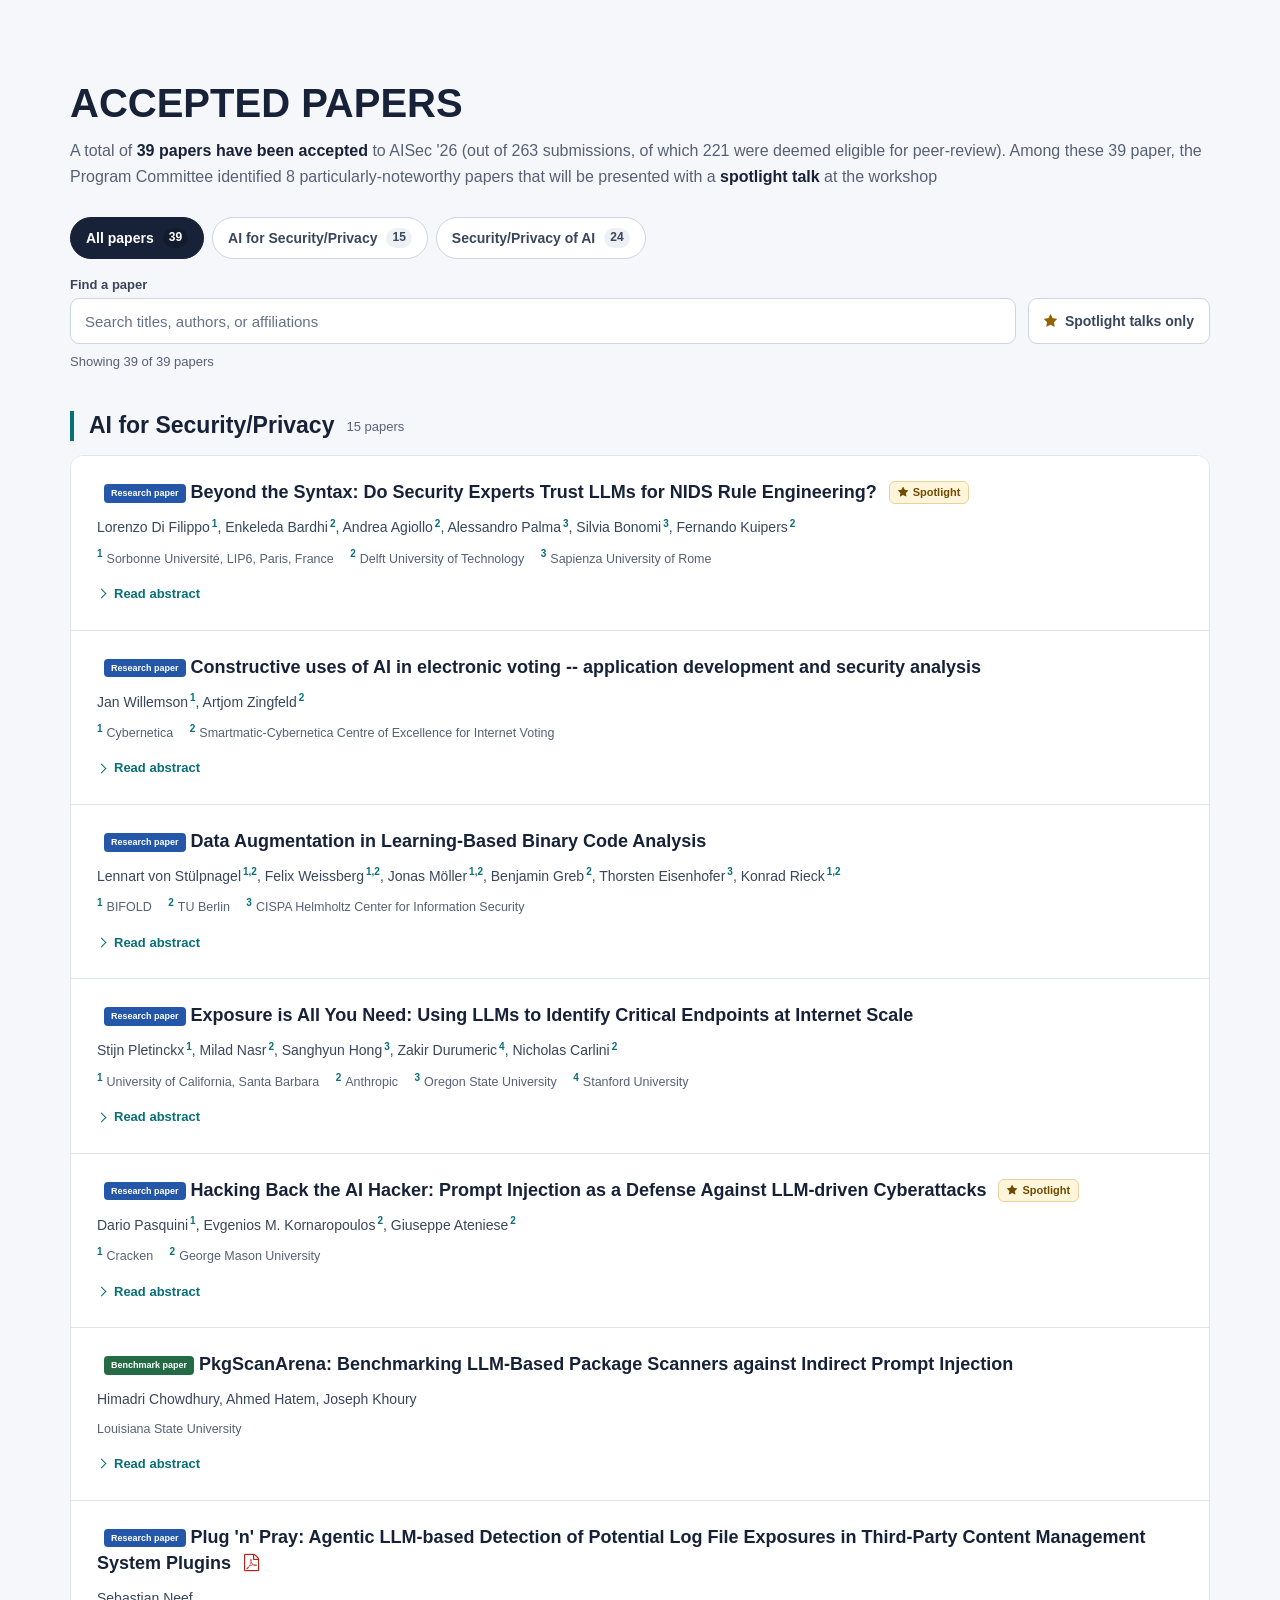
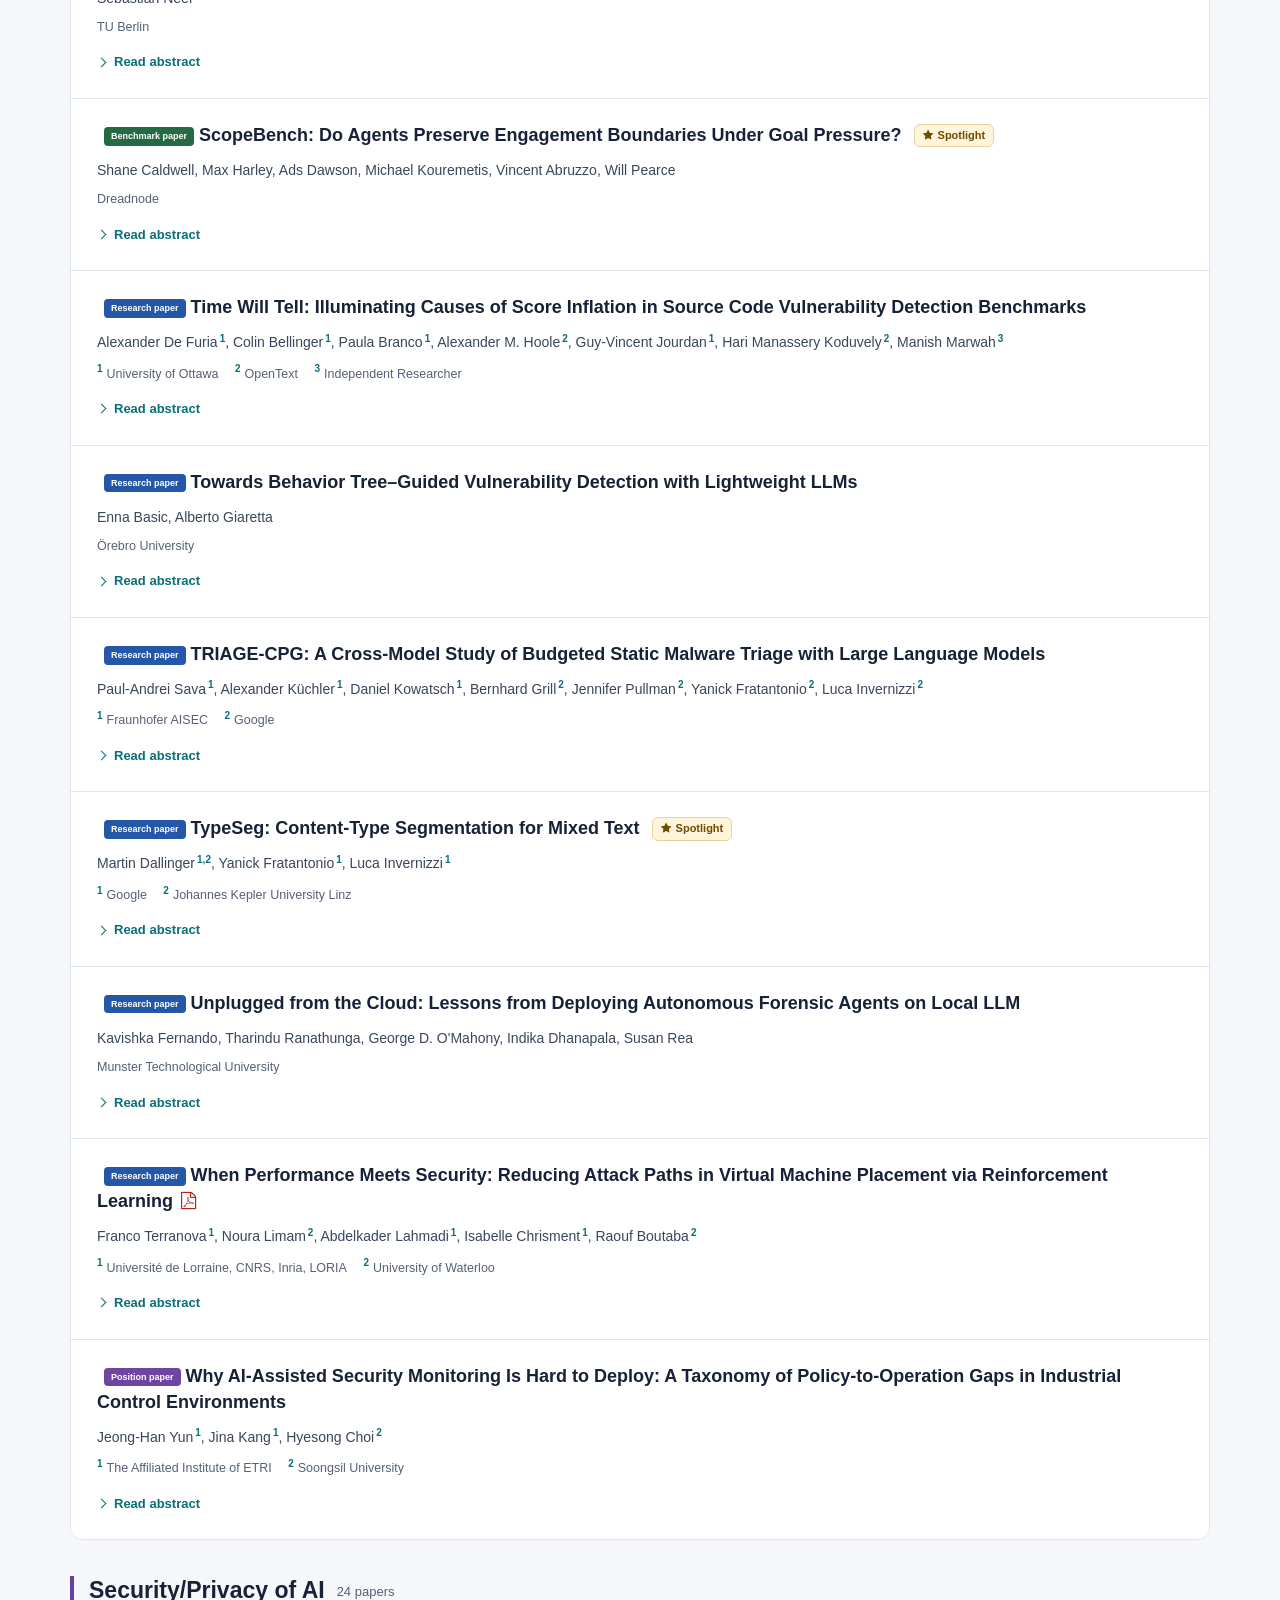
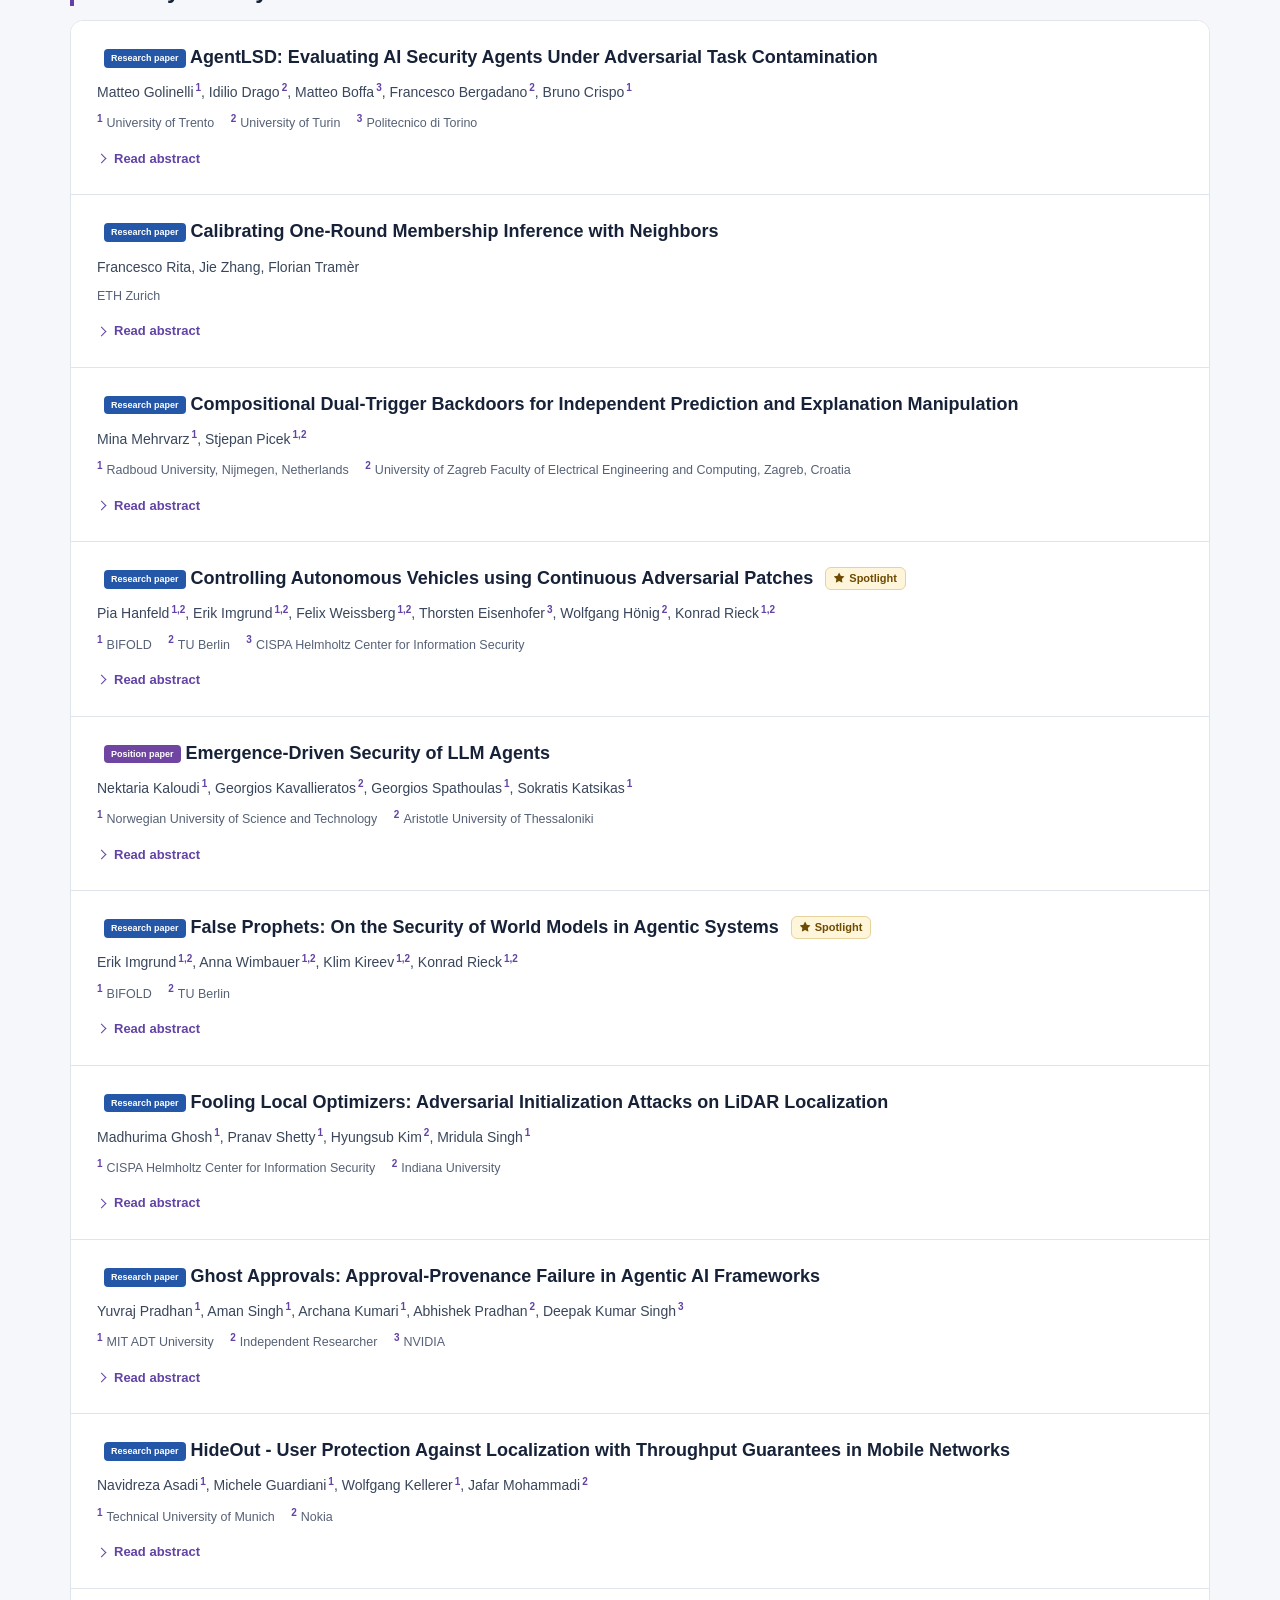
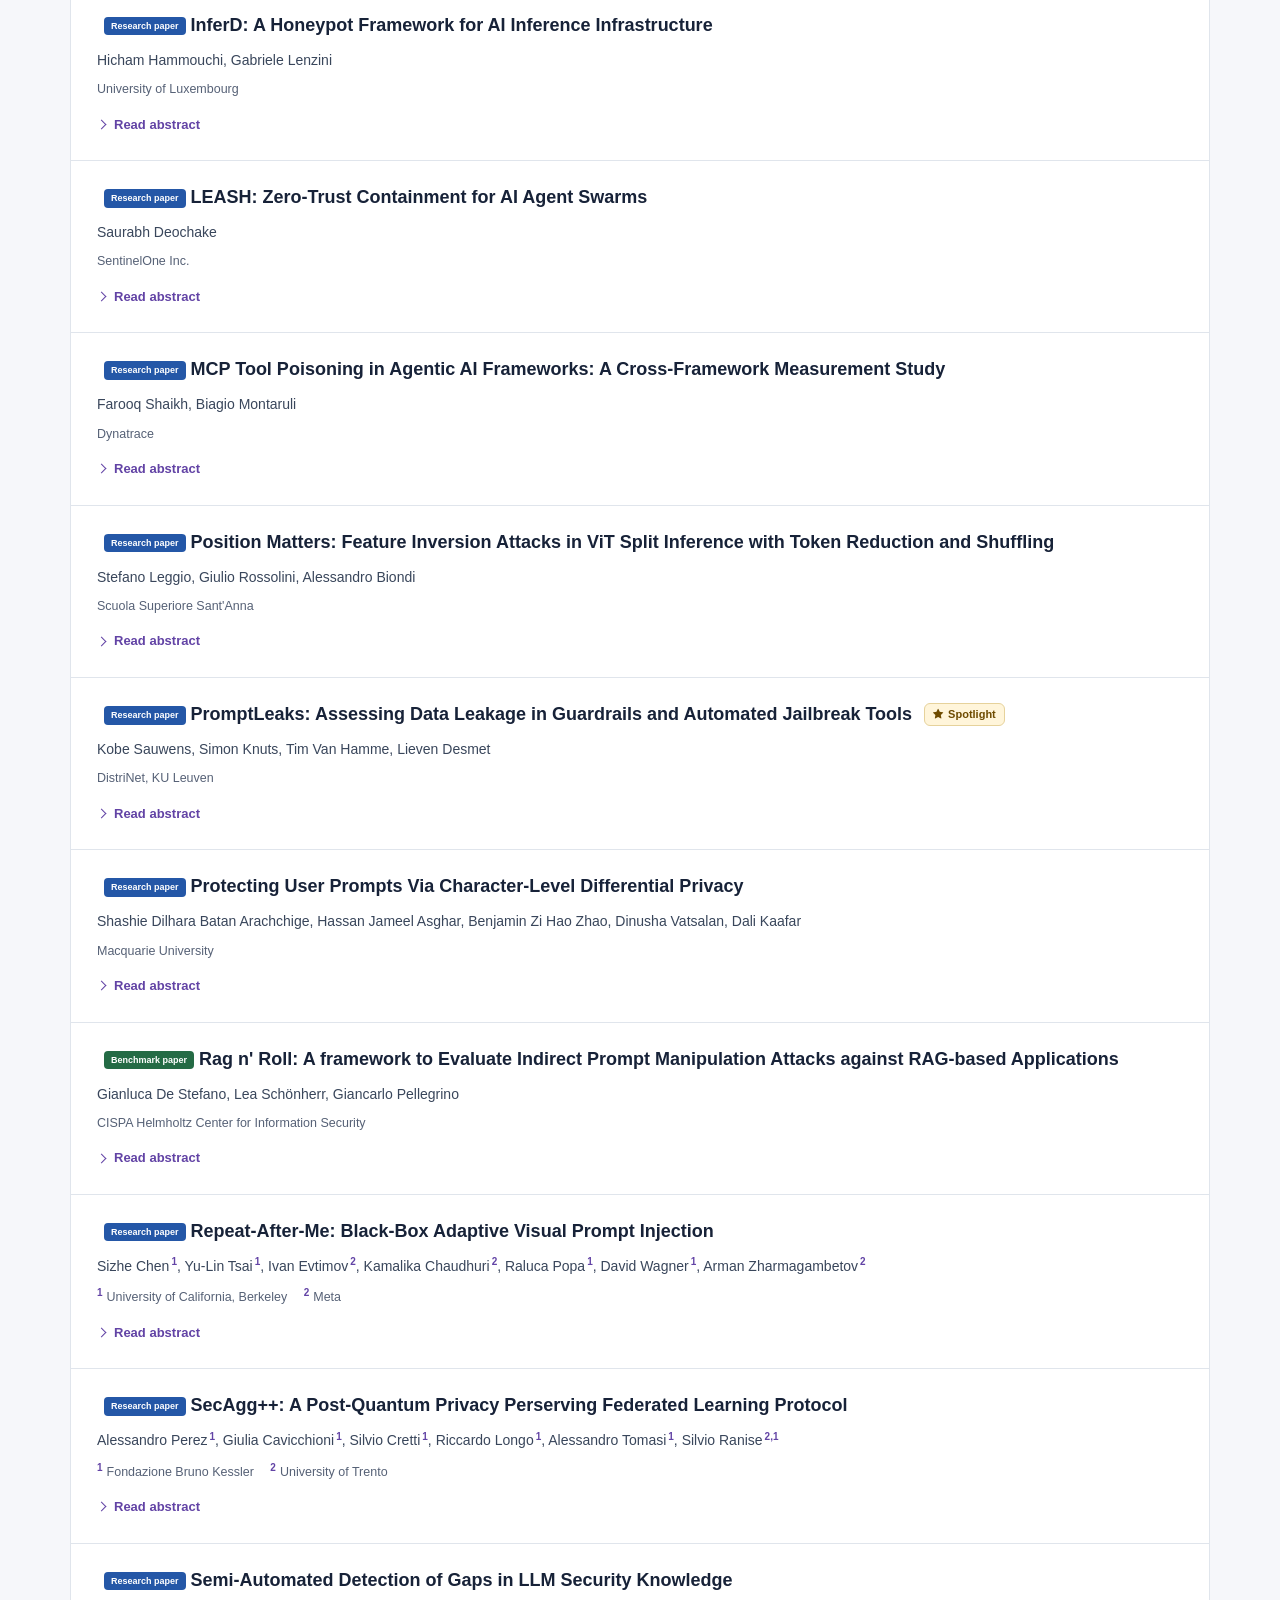
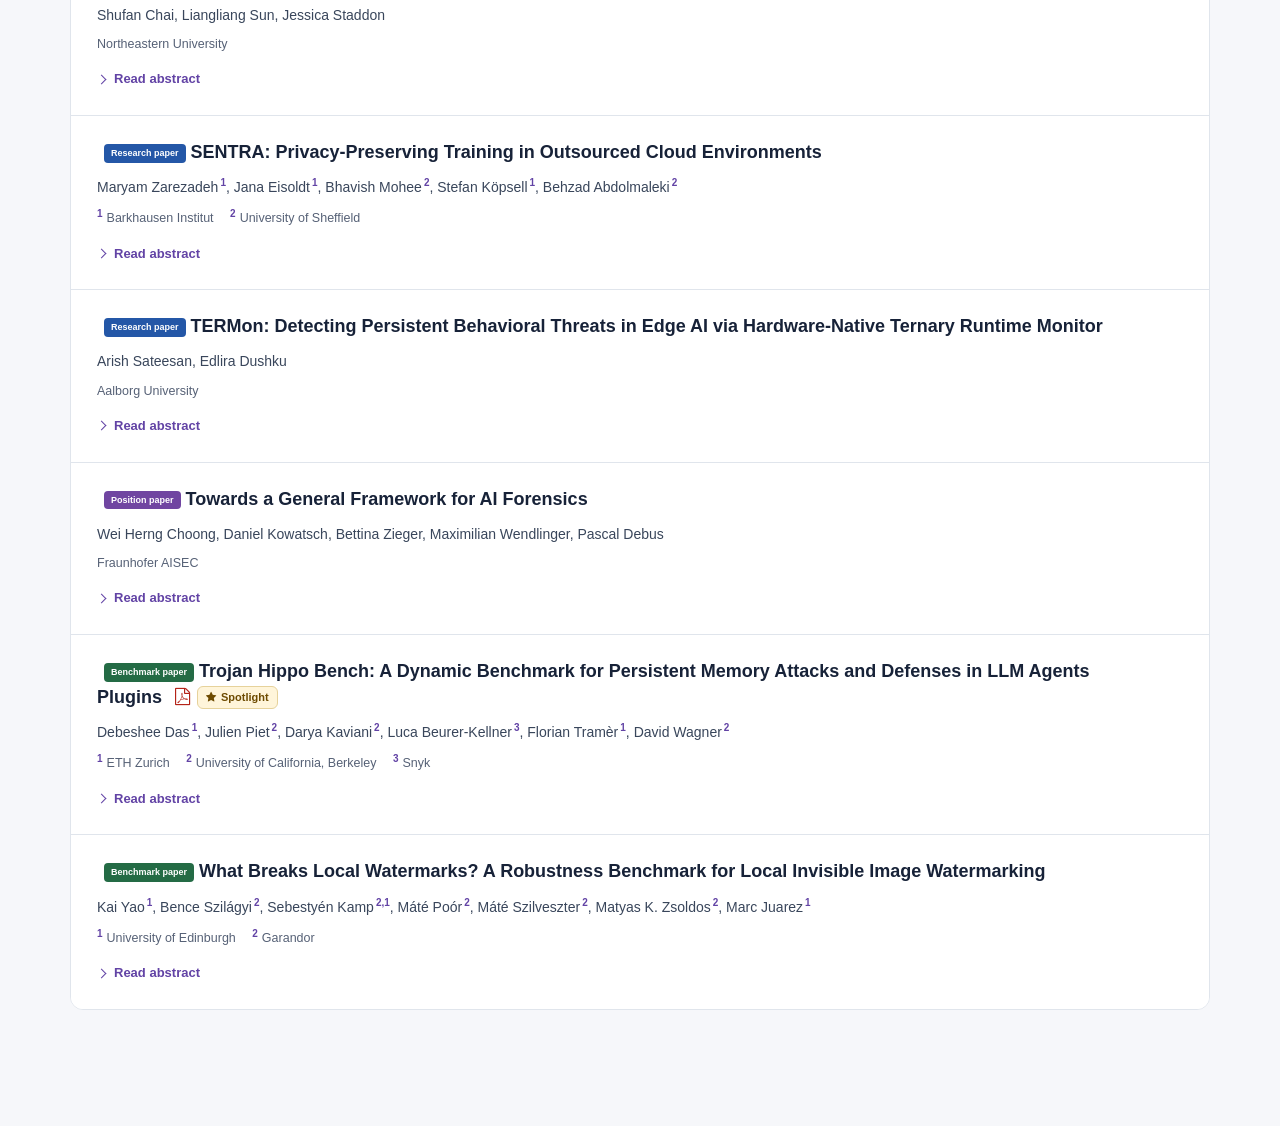
==== commit 4e2d8e51: "paper types" ====
--- a/accepted-papers.html
+++ b/accepted-papers.html
@@ -17,7 +17,7 @@
     <div class="container ap-container">
         <header class="ap-heading">
             <h2 class="section-heading text-uppercase ap-title" id="accepted-heading">Accepted Papers</h2>
-            <p class="ap-intro"><strong>39 papers</strong> across two research themes &nbsp;·&nbsp; <strong>8 spotlight talks</strong></p>
+            <p class="ap-intro">A total of <strong>39 papers have been accepted</strong> to AISec '26 (out of 263 submissions, of which 221 were deemed eligible for peer-review). Among these 39 paper, the Program Committee identified 8 particularly-noteworthy papers that will be presented with a <strong>spotlight talk</strong> at the workshop</p>
         </header>
 
         <div class="ap-controls" hidden>
@@ -48,7 +48,7 @@
             </div>
             <div class="ap-paper-list">
             <article class="ap-paper" id="accepted-paper-314" data-ap-theme="ai-for-security" data-ap-spotlight="true" aria-labelledby="accepted-title-314">
-                <h4 class="ap-paper-title" id="accepted-title-314">Beyond the Syntax: Do Security Experts Trust LLMs for NIDS Rule Engineering? <span class="ap-spotlight"><i class="fa fa-star" aria-hidden="true"></i> Spotlight</span></h4>
+                <h4 class="ap-paper-title" id="accepted-title-314"><span class="ap-type ap-type-research">Research paper</span> Beyond the Syntax: Do Security Experts Trust LLMs for NIDS Rule Engineering? <span class="ap-spotlight"><i class="fa fa-star" aria-hidden="true"></i> Spotlight</span></h4>
                 <p class="ap-authors"><span class="ap-author">Lorenzo Di Filippo<sup title="Sorbonne Université, LIP6, Paris, France">1</sup></span>, <span class="ap-author">Enkeleda Bardhi<sup title="Delft University of Technology">2</sup></span>, <span class="ap-author">Andrea Agiollo<sup title="Delft University of Technology">2</sup></span>, <span class="ap-author">Alessandro Palma<sup title="Sapienza University of Rome">3</sup></span>, <span class="ap-author">Silvia Bonomi<sup title="Sapienza University of Rome">3</sup></span>, <span class="ap-author">Fernando Kuipers<sup title="Delft University of Technology">2</sup></span></p>
                 <ul class="ap-affiliations" aria-label="Author affiliations">
                     <li><sup>1</sup>Sorbonne Université, LIP6, Paris, France</li>
@@ -63,7 +63,7 @@
                 </details>
             </article>
             <article class="ap-paper" id="accepted-paper-41" data-ap-theme="ai-for-security" data-ap-spotlight="false" aria-labelledby="accepted-title-41">
-                <h4 class="ap-paper-title" id="accepted-title-41">Constructive uses of AI in electronic voting -- application development and security analysis</h4>
+                <h4 class="ap-paper-title" id="accepted-title-41"><span class="ap-type ap-type-research">Research paper</span> Constructive uses of AI in electronic voting -- application development and security analysis</h4>
                 <p class="ap-authors"><span class="ap-author">Jan Willemson<sup title="Cybernetica">1</sup></span>, <span class="ap-author">Artjom Zingfeld<sup title="Smartmatic-Cybernetica Centre of Excellence for Internet Voting">2</sup></span></p>
                 <ul class="ap-affiliations" aria-label="Author affiliations">
                     <li><sup>1</sup>Cybernetica</li>
@@ -77,7 +77,7 @@
                 </details>
             </article>
             <article class="ap-paper" id="accepted-paper-293" data-ap-theme="ai-for-security" data-ap-spotlight="false" aria-labelledby="accepted-title-293">
-                <h4 class="ap-paper-title" id="accepted-title-293">Data Augmentation in Learning-Based Binary Code Analysis</h4>
+                <h4 class="ap-paper-title" id="accepted-title-293"><span class="ap-type ap-type-research">Research paper</span> Data Augmentation in Learning-Based Binary Code Analysis</h4>
                 <p class="ap-authors"><span class="ap-author">Lennart von Stülpnagel<sup title="BIFOLD; TU Berlin">1,2</sup></span>, <span class="ap-author">Felix Weissberg<sup title="BIFOLD; TU Berlin">1,2</sup></span>, <span class="ap-author">Jonas Möller<sup title="BIFOLD; TU Berlin">1,2</sup></span>, <span class="ap-author">Benjamin Greb<sup title="TU Berlin">2</sup></span>, <span class="ap-author">Thorsten Eisenhofer<sup title="CISPA Helmholtz Center for Information Security">3</sup></span>, <span class="ap-author">Konrad Rieck<sup title="BIFOLD; TU Berlin">1,2</sup></span></p>
                 <ul class="ap-affiliations" aria-label="Author affiliations">
                     <li><sup>1</sup>BIFOLD</li>
@@ -92,7 +92,7 @@
                 </details>
             </article>
             <article class="ap-paper" id="accepted-paper-578" data-ap-theme="ai-for-security" data-ap-spotlight="false" aria-labelledby="accepted-title-578">
-                <h4 class="ap-paper-title" id="accepted-title-578">Exposure is All You Need: Using LLMs to Identify Critical Endpoints at Internet Scale</h4>
+                <h4 class="ap-paper-title" id="accepted-title-578"><span class="ap-type ap-type-research">Research paper</span> Exposure is All You Need: Using LLMs to Identify Critical Endpoints at Internet Scale</h4>
                 <p class="ap-authors"><span class="ap-author">Stijn Pletinckx<sup title="University of California, Santa Barbara">1</sup></span>, <span class="ap-author">Milad Nasr<sup title="Anthropic">2</sup></span>, <span class="ap-author">Sanghyun Hong<sup title="Oregon State University">3</sup></span>, <span class="ap-author">Zakir Durumeric<sup title="Stanford University">4</sup></span>, <span class="ap-author">Nicholas Carlini<sup title="Anthropic">2</sup></span></p>
                 <ul class="ap-affiliations" aria-label="Author affiliations">
                     <li><sup>1</sup>University of California, Santa Barbara</li>
@@ -108,7 +108,7 @@
                 </details>
             </article>
             <article class="ap-paper" id="accepted-paper-18" data-ap-theme="ai-for-security" data-ap-spotlight="true" aria-labelledby="accepted-title-18">
-                <h4 class="ap-paper-title" id="accepted-title-18">Hacking Back the AI Hacker: Prompt Injection as a Defense Against LLM-driven Cyberattacks <span class="ap-spotlight"><i class="fa fa-star" aria-hidden="true"></i> Spotlight</span></h4>
+                <h4 class="ap-paper-title" id="accepted-title-18"><span class="ap-type ap-type-research">Research paper</span> Hacking Back the AI Hacker: Prompt Injection as a Defense Against LLM-driven Cyberattacks <span class="ap-spotlight"><i class="fa fa-star" aria-hidden="true"></i> Spotlight</span></h4>
                 <p class="ap-authors"><span class="ap-author">Dario Pasquini<sup title="Cracken">1</sup></span>, <span class="ap-author">Evgenios M. Kornaropoulos<sup title="George Mason University">2</sup></span>, <span class="ap-author">Giuseppe Ateniese<sup title="George Mason University">2</sup></span></p>
                 <ul class="ap-affiliations" aria-label="Author affiliations">
                     <li><sup>1</sup>Cracken</li>
@@ -122,7 +122,7 @@
                 </details>
             </article>
             <article class="ap-paper" id="accepted-paper-143" data-ap-theme="ai-for-security" data-ap-spotlight="false" aria-labelledby="accepted-title-143">
-                <h4 class="ap-paper-title" id="accepted-title-143">PkgScanArena: Benchmarking LLM-Based Package Scanners against Indirect Prompt Injection</h4>
+                <h4 class="ap-paper-title" id="accepted-title-143"><span class="ap-type ap-type-benchmark">Benchmark paper</span> PkgScanArena: Benchmarking LLM-Based Package Scanners against Indirect Prompt Injection</h4>
                 <p class="ap-authors"><span class="ap-author">Himadri Chowdhury</span>, <span class="ap-author">Ahmed Hatem</span>, <span class="ap-author">Joseph Khoury</span></p>
                 <ul class="ap-affiliations" aria-label="Author affiliations">
                     <li>Louisiana State University</li>
@@ -135,7 +135,7 @@
                 </details>
             </article>
             <article class="ap-paper" id="accepted-paper-733" data-ap-theme="ai-for-security" data-ap-spotlight="false" aria-labelledby="accepted-title-733">
-                <h4 class="ap-paper-title" id="accepted-title-733">Plug 'n' Pray: Agentic LLM-based Detection of Potential Log File Exposures in Third-Party Content Management System <span style="display: inline-block; white-space: nowrap;"> Plugins <a href="https://arxiv.org/abs/2609.17164" target="_blank" rel="noopener noreferrer" title="View preprint" aria-label="View preprint (opens in a new tab)" style="display: inline-block; margin-left: 8px; color: #b42318; text-decoration: none;"><i class="fa fa-file-pdf-o" aria-hidden="true"></i></a></span></h4>
+                <h4 class="ap-paper-title" id="accepted-title-733"><span class="ap-type ap-type-research">Research paper</span> Plug 'n' Pray: Agentic LLM-based Detection of Potential Log File Exposures in Third-Party Content Management System <span style="display: inline-block; white-space: nowrap;"> Plugins <a href="https://arxiv.org/abs/2609.17164" target="_blank" rel="noopener noreferrer" title="View preprint" aria-label="View preprint (opens in a new tab)" style="display: inline-block; margin-left: 8px; color: #b42318; text-decoration: none;"><i class="fa fa-file-pdf-o" aria-hidden="true"></i></a></span></h4>
                 <p class="ap-authors"><span class="ap-author">Sebastian Neef</span></p>
                 <ul class="ap-affiliations" aria-label="Author affiliations">
                     <li>TU Berlin</li>
@@ -151,7 +151,7 @@
                 </details>
             </article>
             <article class="ap-paper" id="accepted-paper-107" data-ap-theme="ai-for-security" data-ap-spotlight="true" aria-labelledby="accepted-title-107">
-                <h4 class="ap-paper-title" id="accepted-title-107">ScopeBench: Do Agents Preserve Engagement Boundaries Under Goal Pressure? <span class="ap-spotlight"><i class="fa fa-star" aria-hidden="true"></i> Spotlight</span></h4>
+                <h4 class="ap-paper-title" id="accepted-title-107"><span class="ap-type ap-type-benchmark">Benchmark paper</span> ScopeBench: Do Agents Preserve Engagement Boundaries Under Goal Pressure? <span class="ap-spotlight"><i class="fa fa-star" aria-hidden="true"></i> Spotlight</span></h4>
                 <p class="ap-authors"><span class="ap-author">Shane Caldwell</span>, <span class="ap-author">Max Harley</span>, <span class="ap-author">Ads Dawson</span>, <span class="ap-author">Michael Kouremetis</span>, <span class="ap-author">Vincent Abruzzo</span>, <span class="ap-author">Will Pearce</span></p>
                 <ul class="ap-affiliations" aria-label="Author affiliations">
                     <li>Dreadnode</li>
@@ -164,7 +164,7 @@
                 </details>
             </article>
             <article class="ap-paper" id="accepted-paper-332" data-ap-theme="ai-for-security" data-ap-spotlight="false" aria-labelledby="accepted-title-332">
-                <h4 class="ap-paper-title" id="accepted-title-332">Time Will Tell: Illuminating Causes of Score Inflation in Source Code Vulnerability Detection Benchmarks</h4>
+                <h4 class="ap-paper-title" id="accepted-title-332"><span class="ap-type ap-type-research">Research paper</span> Time Will Tell: Illuminating Causes of Score Inflation in Source Code Vulnerability Detection Benchmarks</h4>
                 <p class="ap-authors"><span class="ap-author">Alexander De Furia<sup title="University of Ottawa">1</sup></span>, <span class="ap-author">Colin Bellinger<sup title="University of Ottawa">1</sup></span>, <span class="ap-author">Paula Branco<sup title="University of Ottawa">1</sup></span>, <span class="ap-author">Alexander M. Hoole<sup title="OpenText">2</sup></span>, <span class="ap-author">Guy-Vincent Jourdan<sup title="University of Ottawa">1</sup></span>, <span class="ap-author">Hari Manassery Koduvely<sup title="OpenText">2</sup></span>, <span class="ap-author">Manish Marwah<sup title="Independent Researcher">3</sup></span></p>
                 <ul class="ap-affiliations" aria-label="Author affiliations">
                     <li><sup>1</sup>University of Ottawa</li>
@@ -179,7 +179,7 @@
                 </details>
             </article>
             <article class="ap-paper" id="accepted-paper-503" data-ap-theme="ai-for-security" data-ap-spotlight="false" aria-labelledby="accepted-title-503">
-                <h4 class="ap-paper-title" id="accepted-title-503">Towards Behavior Tree–Guided Vulnerability Detection with Lightweight LLMs</h4>
+                <h4 class="ap-paper-title" id="accepted-title-503"><span class="ap-type ap-type-research">Research paper</span> Towards Behavior Tree–Guided Vulnerability Detection with Lightweight LLMs</h4>
                 <p class="ap-authors"><span class="ap-author">Enna Basic</span>, <span class="ap-author">Alberto Giaretta</span></p>
                 <ul class="ap-affiliations" aria-label="Author affiliations">
                     <li>Örebro University</li>
@@ -192,7 +192,7 @@
                 </details>
             </article>
             <article class="ap-paper" id="accepted-paper-367" data-ap-theme="ai-for-security" data-ap-spotlight="false" aria-labelledby="accepted-title-367">
-                <h4 class="ap-paper-title" id="accepted-title-367">TRIAGE-CPG: A Cross-Model Study of Budgeted Static Malware Triage with Large Language Models</h4>
+                <h4 class="ap-paper-title" id="accepted-title-367"><span class="ap-type ap-type-research">Research paper</span> TRIAGE-CPG: A Cross-Model Study of Budgeted Static Malware Triage with Large Language Models</h4>
                 <p class="ap-authors"><span class="ap-author">Paul-Andrei Sava<sup title="Fraunhofer AISEC">1</sup></span>, <span class="ap-author">Alexander Küchler<sup title="Fraunhofer AISEC">1</sup></span>, <span class="ap-author">Daniel Kowatsch<sup title="Fraunhofer AISEC">1</sup></span>, <span class="ap-author">Bernhard Grill<sup title="Google">2</sup></span>, <span class="ap-author">Jennifer Pullman<sup title="Google">2</sup></span>, <span class="ap-author">Yanick Fratantonio<sup title="Google">2</sup></span>, <span class="ap-author">Luca Invernizzi<sup title="Google">2</sup></span></p>
                 <ul class="ap-affiliations" aria-label="Author affiliations">
                     <li><sup>1</sup>Fraunhofer AISEC</li>
@@ -208,7 +208,7 @@
                 </details>
             </article>
             <article class="ap-paper" id="accepted-paper-292" data-ap-theme="ai-for-security" data-ap-spotlight="true" aria-labelledby="accepted-title-292">
-                <h4 class="ap-paper-title" id="accepted-title-292">TypeSeg: Content-Type Segmentation for Mixed Text <span class="ap-spotlight"><i class="fa fa-star" aria-hidden="true"></i> Spotlight</span></h4>
+                <h4 class="ap-paper-title" id="accepted-title-292"><span class="ap-type ap-type-research">Research paper</span> TypeSeg: Content-Type Segmentation for Mixed Text <span class="ap-spotlight"><i class="fa fa-star" aria-hidden="true"></i> Spotlight</span></h4>
                 <p class="ap-authors"><span class="ap-author">Martin Dallinger<sup title="Google; Johannes Kepler University Linz">1,2</sup></span>, <span class="ap-author">Yanick Fratantonio<sup title="Google">1</sup></span>, <span class="ap-author">Luca Invernizzi<sup title="Google">1</sup></span></p>
                 <ul class="ap-affiliations" aria-label="Author affiliations">
                     <li><sup>1</sup>Google</li>
@@ -223,7 +223,7 @@
                 </details>
             </article>
             <article class="ap-paper" id="accepted-paper-469" data-ap-theme="ai-for-security" data-ap-spotlight="false" aria-labelledby="accepted-title-469">
-                <h4 class="ap-paper-title" id="accepted-title-469">Unplugged from the Cloud: Lessons from Deploying Autonomous Forensic Agents on Local LLM</h4>
+                <h4 class="ap-paper-title" id="accepted-title-469"><span class="ap-type ap-type-research">Research paper</span> Unplugged from the Cloud: Lessons from Deploying Autonomous Forensic Agents on Local LLM</h4>
                 <p class="ap-authors"><span class="ap-author">Kavishka Fernando</span>, <span class="ap-author">Tharindu Ranathunga</span>, <span class="ap-author">George D. O'Mahony</span>, <span class="ap-author">Indika Dhanapala</span>, <span class="ap-author">Susan Rea</span></p>
                 <ul class="ap-affiliations" aria-label="Author affiliations">
                     <li>Munster Technological University</li>
@@ -236,7 +236,7 @@
                 </details>
             </article>
             <article class="ap-paper" id="accepted-paper-150" data-ap-theme="ai-for-security" data-ap-spotlight="false" aria-labelledby="accepted-title-150">
-                <h4 class="ap-paper-title" id="accepted-title-150">When Performance Meets Security: Reducing Attack Paths in Virtual Machine Placement via Reinforcement Learning</h4>
+                <h4 class="ap-paper-title" id="accepted-title-150"><span class="ap-type ap-type-research">Research paper</span> When Performance Meets Security: Reducing Attack Paths in Virtual Machine Placement via Reinforcement Learning<a href="https://hal.science/hal-05749810v1" target="_blank" rel="noopener noreferrer" title="View preprint" aria-label="View preprint (opens in a new tab)" style="display: inline-block; margin-left: 8px; color: #b42318; text-decoration: none;"><i class="fa fa-file-pdf-o" aria-hidden="true"></i></a></h4>
                 <p class="ap-authors"><span class="ap-author">Franco Terranova<sup title="Université de Lorraine, CNRS, Inria, LORIA">1</sup></span>, <span class="ap-author">Noura Limam<sup title="University of Waterloo">2</sup></span>, <span class="ap-author">Abdelkader Lahmadi<sup title="Université de Lorraine, CNRS, Inria, LORIA">1</sup></span>, <span class="ap-author">Isabelle Chrisment<sup title="Université de Lorraine, CNRS, Inria, LORIA">1</sup></span>, <span class="ap-author">Raouf Boutaba<sup title="University of Waterloo">2</sup></span></p>
                 <ul class="ap-affiliations" aria-label="Author affiliations">
                     <li><sup>1</sup>Université de Lorraine, CNRS, Inria, LORIA</li>
@@ -250,7 +250,7 @@
                 </details>
             </article>
             <article class="ap-paper" id="accepted-paper-27" data-ap-theme="ai-for-security" data-ap-spotlight="false" aria-labelledby="accepted-title-27">
-                <h4 class="ap-paper-title" id="accepted-title-27">Why AI-Assisted Security Monitoring Is Hard to Deploy: A Taxonomy of Policy-to-Operation Gaps in Industrial Control Environments</h4>
+                <h4 class="ap-paper-title" id="accepted-title-27"><span class="ap-type ap-type-position">Position paper</span> Why AI-Assisted Security Monitoring Is Hard to Deploy: A Taxonomy of Policy-to-Operation Gaps in Industrial Control Environments</h4>
                 <p class="ap-authors"><span class="ap-author">Jeong-Han Yun<sup title="The Affiliated Institute of ETRI">1</sup></span>, <span class="ap-author">Jina Kang<sup title="The Affiliated Institute of ETRI">1</sup></span>, <span class="ap-author">Hyesong Choi<sup title="Soongsil University">2</sup></span></p>
                 <ul class="ap-affiliations" aria-label="Author affiliations">
                     <li><sup>1</sup>The Affiliated Institute of ETRI</li>
@@ -272,7 +272,7 @@
             </div>
             <div class="ap-paper-list">
             <article class="ap-paper" id="accepted-paper-346" data-ap-theme="security-of-ai" data-ap-spotlight="false" aria-labelledby="accepted-title-346">
-                <h4 class="ap-paper-title" id="accepted-title-346">AgentLSD: Evaluating AI Security Agents Under Adversarial Task Contamination</h4>
+                <h4 class="ap-paper-title" id="accepted-title-346"><span class="ap-type ap-type-research">Research paper</span>  AgentLSD: Evaluating AI Security Agents Under Adversarial Task Contamination</h4>
                 <p class="ap-authors"><span class="ap-author">Matteo Golinelli<sup title="University of Trento">1</sup></span>, <span class="ap-author">Idilio Drago<sup title="University of Turin">2</sup></span>, <span class="ap-author">Matteo Boffa<sup title="Politecnico di Torino">3</sup></span>, <span class="ap-author">Francesco Bergadano<sup title="University of Turin">2</sup></span>, <span class="ap-author">Bruno Crispo<sup title="University of Trento">1</sup></span></p>
                 <ul class="ap-affiliations" aria-label="Author affiliations">
                     <li><sup>1</sup>University of Trento</li>
@@ -287,7 +287,7 @@
                 </details>
             </article>
             <article class="ap-paper" id="accepted-paper-683" data-ap-theme="security-of-ai" data-ap-spotlight="false" aria-labelledby="accepted-title-683">
-                <h4 class="ap-paper-title" id="accepted-title-683">Calibrating One-Round Membership Inference with Neighbors</h4>
+                <h4 class="ap-paper-title" id="accepted-title-683"><span class="ap-type ap-type-research">Research paper</span>  Calibrating One-Round Membership Inference with Neighbors</h4>
                 <p class="ap-authors"><span class="ap-author">Francesco Rita</span>, <span class="ap-author">Jie Zhang</span>, <span class="ap-author">Florian Tramèr</span></p>
                 <ul class="ap-affiliations" aria-label="Author affiliations">
                     <li>ETH Zurich</li>
@@ -300,7 +300,7 @@
                 </details>
             </article>
             <article class="ap-paper" id="accepted-paper-458" data-ap-theme="security-of-ai" data-ap-spotlight="false" aria-labelledby="accepted-title-458">
-                <h4 class="ap-paper-title" id="accepted-title-458">Compositional Dual-Trigger Backdoors for Independent Prediction and Explanation Manipulation</h4>
+                <h4 class="ap-paper-title" id="accepted-title-458"><span class="ap-type ap-type-research">Research paper</span>  Compositional Dual-Trigger Backdoors for Independent Prediction and Explanation Manipulation</h4>
                 <p class="ap-authors"><span class="ap-author">Mina Mehrvarz<sup title="Radboud University, Nijmegen, Netherlands">1</sup></span>, <span class="ap-author">Stjepan Picek<sup title="Radboud University, Nijmegen, Netherlands; University of Zagreb Faculty of Electrical Engineering and Computing, Zagreb, Croatia">1,2</sup></span></p>
                 <ul class="ap-affiliations" aria-label="Author affiliations">
                     <li><sup>1</sup>Radboud University, Nijmegen, Netherlands</li>
@@ -314,7 +314,7 @@
                 </details>
             </article>
             <article class="ap-paper" id="accepted-paper-287" data-ap-theme="security-of-ai" data-ap-spotlight="true" aria-labelledby="accepted-title-287">
-                <h4 class="ap-paper-title" id="accepted-title-287">Controlling Autonomous Vehicles using Continuous Adversarial Patches <span class="ap-spotlight"><i class="fa fa-star" aria-hidden="true"></i> Spotlight</span></h4>
+                <h4 class="ap-paper-title" id="accepted-title-287"><span class="ap-type ap-type-research">Research paper</span> Controlling Autonomous Vehicles using Continuous Adversarial Patches <span class="ap-spotlight"><i class="fa fa-star" aria-hidden="true"></i> Spotlight</span></h4>
                 <p class="ap-authors"><span class="ap-author">Pia Hanfeld<sup title="BIFOLD; TU Berlin">1,2</sup></span>, <span class="ap-author">Erik Imgrund<sup title="BIFOLD; TU Berlin">1,2</sup></span>, <span class="ap-author">Felix Weissberg<sup title="BIFOLD; TU Berlin">1,2</sup></span>, <span class="ap-author">Thorsten Eisenhofer<sup title="CISPA Helmholtz Center for Information Security">3</sup></span>, <span class="ap-author">Wolfgang Hönig<sup title="TU Berlin">2</sup></span>, <span class="ap-author">Konrad Rieck<sup title="BIFOLD; TU Berlin">1,2</sup></span></p>
                 <ul class="ap-affiliations" aria-label="Author affiliations">
                     <li><sup>1</sup>BIFOLD</li>
@@ -330,7 +330,7 @@
                 </details>
             </article>
             <article class="ap-paper" id="accepted-paper-321" data-ap-theme="security-of-ai" data-ap-spotlight="false" aria-labelledby="accepted-title-321">
-                <h4 class="ap-paper-title" id="accepted-title-321">Emergence-Driven Security of LLM Agents</h4>
+                <h4 class="ap-paper-title" id="accepted-title-321"><span class="ap-type ap-type-position">Position paper</span> Emergence-Driven Security of LLM Agents</h4>
                 <p class="ap-authors"><span class="ap-author">Nektaria Kaloudi<sup title="Norwegian University of Science and Technology">1</sup></span>, <span class="ap-author">Georgios Kavallieratos<sup title="Aristotle University of Thessaloniki">2</sup></span>, <span class="ap-author">Georgios Spathoulas<sup title="Norwegian University of Science and Technology">1</sup></span>, <span class="ap-author">Sokratis Katsikas<sup title="Norwegian University of Science and Technology">1</sup></span></p>
                 <ul class="ap-affiliations" aria-label="Author affiliations">
                     <li><sup>1</sup>Norwegian University of Science and Technology</li>
@@ -344,7 +344,7 @@
                 </details>
             </article>
             <article class="ap-paper" id="accepted-paper-145" data-ap-theme="security-of-ai" data-ap-spotlight="true" aria-labelledby="accepted-title-145">
-                <h4 class="ap-paper-title" id="accepted-title-145">False Prophets: On the Security of World Models in Agentic Systems <span class="ap-spotlight"><i class="fa fa-star" aria-hidden="true"></i> Spotlight</span></h4>
+                <h4 class="ap-paper-title" id="accepted-title-145"><span class="ap-type ap-type-research">Research paper</span>  False Prophets: On the Security of World Models in Agentic Systems <span class="ap-spotlight"><i class="fa fa-star" aria-hidden="true"></i> Spotlight</span></h4>
                 <p class="ap-authors"><span class="ap-author">Erik Imgrund<sup title="BIFOLD; TU Berlin">1,2</sup></span>, <span class="ap-author">Anna Wimbauer<sup title="BIFOLD; TU Berlin">1,2</sup></span>, <span class="ap-author">Klim Kireev<sup title="BIFOLD; TU Berlin">1,2</sup></span>, <span class="ap-author">Konrad Rieck<sup title="BIFOLD; TU Berlin">1,2</sup></span></p>
                 <ul class="ap-affiliations" aria-label="Author affiliations">
                     <li><sup>1</sup>BIFOLD</li>
@@ -358,7 +358,7 @@
                 </details>
             </article>
             <article class="ap-paper" id="accepted-paper-29" data-ap-theme="security-of-ai" data-ap-spotlight="false" aria-labelledby="accepted-title-29">
-                <h4 class="ap-paper-title" id="accepted-title-29">Fooling Local Optimizers: Adversarial Initialization Attacks on LiDAR Localization</h4>
+                <h4 class="ap-paper-title" id="accepted-title-29"><span class="ap-type ap-type-research">Research paper</span>  Fooling Local Optimizers: Adversarial Initialization Attacks on LiDAR Localization</h4>
                 <p class="ap-authors"><span class="ap-author">Madhurima Ghosh<sup title="CISPA Helmholtz Center for Information Security">1</sup></span>, <span class="ap-author">Pranav Shetty<sup title="CISPA Helmholtz Center for Information Security">1</sup></span>, <span class="ap-author">Hyungsub Kim<sup title="Indiana University">2</sup></span>, <span class="ap-author">Mridula Singh<sup title="CISPA Helmholtz Center for Information Security">1</sup></span></p>
                 <ul class="ap-affiliations" aria-label="Author affiliations">
                     <li><sup>1</sup>CISPA Helmholtz Center for Information Security</li>
@@ -372,7 +372,7 @@
                 </details>
             </article>
             <article class="ap-paper" id="accepted-paper-233" data-ap-theme="security-of-ai" data-ap-spotlight="false" aria-labelledby="accepted-title-233">
-                <h4 class="ap-paper-title" id="accepted-title-233">Ghost Approvals: Approval-Provenance Failure in Agentic AI Frameworks</h4>
+                <h4 class="ap-paper-title" id="accepted-title-233"><span class="ap-type ap-type-research">Research paper</span> Ghost Approvals: Approval-Provenance Failure in Agentic AI Frameworks</h4>
                 <p class="ap-authors"><span class="ap-author">Yuvraj Pradhan<sup title="MIT ADT University">1</sup></span>, <span class="ap-author">Aman Singh<sup title="MIT ADT University">1</sup></span>, <span class="ap-author">Archana Kumari<sup title="MIT ADT University">1</sup></span>, <span class="ap-author">Abhishek Pradhan<sup title="Independent Researcher">2</sup></span>, <span class="ap-author">Deepak Kumar Singh<sup title="NVIDIA">3</sup></span></p>
                 <ul class="ap-affiliations" aria-label="Author affiliations">
                     <li><sup>1</sup>MIT ADT University</li>
@@ -387,7 +387,7 @@
                 </details>
             </article>
             <article class="ap-paper" id="accepted-paper-53" data-ap-theme="security-of-ai" data-ap-spotlight="false" aria-labelledby="accepted-title-53">
-                <h4 class="ap-paper-title" id="accepted-title-53">HideOut - User Protection Against Localization with Throughput Guarantees in Mobile Networks</h4>
+                <h4 class="ap-paper-title" id="accepted-title-53"><span class="ap-type ap-type-research">Research paper</span> HideOut - User Protection Against Localization with Throughput Guarantees in Mobile Networks</h4>
                 <p class="ap-authors"><span class="ap-author">Navidreza Asadi<sup title="Technical University of Munich">1</sup></span>, <span class="ap-author">Michele Guardiani<sup title="Technical University of Munich">1</sup></span>, <span class="ap-author">Wolfgang Kellerer<sup title="Technical University of Munich">1</sup></span>, <span class="ap-author">Jafar Mohammadi<sup title="Nokia">2</sup></span></p>
                 <ul class="ap-affiliations" aria-label="Author affiliations">
                     <li><sup>1</sup>Technical University of Munich</li>
@@ -401,7 +401,7 @@
                 </details>
             </article>
             <article class="ap-paper" id="accepted-paper-92" data-ap-theme="security-of-ai" data-ap-spotlight="false" aria-labelledby="accepted-title-92">
-                <h4 class="ap-paper-title" id="accepted-title-92">InferD: A Honeypot Framework for AI Inference Infrastructure</h4>
+                <h4 class="ap-paper-title" id="accepted-title-92"><span class="ap-type ap-type-research">Research paper</span> InferD: A Honeypot Framework for AI Inference Infrastructure</h4>
                 <p class="ap-authors"><span class="ap-author">Hicham Hammouchi</span>, <span class="ap-author">Gabriele Lenzini</span></p>
                 <ul class="ap-affiliations" aria-label="Author affiliations">
                     <li>University of Luxembourg</li>
@@ -414,7 +414,7 @@
                 </details>
             </article>
             <article class="ap-paper" id="accepted-paper-283" data-ap-theme="security-of-ai" data-ap-spotlight="false" aria-labelledby="accepted-title-283">
-                <h4 class="ap-paper-title" id="accepted-title-283">LEASH: Zero-Trust Containment for AI Agent Swarms</h4>
+                <h4 class="ap-paper-title" id="accepted-title-283"><span class="ap-type ap-type-research">Research paper</span> LEASH: Zero-Trust Containment for AI Agent Swarms</h4>
                 <p class="ap-authors"><span class="ap-author">Saurabh Deochake</span></p>
                 <ul class="ap-affiliations" aria-label="Author affiliations">
                     <li>SentinelOne Inc.</li>
@@ -427,7 +427,7 @@
                 </details>
             </article>
             <article class="ap-paper" id="accepted-paper-299" data-ap-theme="security-of-ai" data-ap-spotlight="false" aria-labelledby="accepted-title-299">
-                <h4 class="ap-paper-title" id="accepted-title-299">MCP Tool Poisoning in Agentic AI Frameworks: A Cross-Framework Measurement Study</h4>
+                <h4 class="ap-paper-title" id="accepted-title-299"><span class="ap-type ap-type-research">Research paper</span> MCP Tool Poisoning in Agentic AI Frameworks: A Cross-Framework Measurement Study</h4>
                 <p class="ap-authors"><span class="ap-author">Farooq Shaikh</span>, <span class="ap-author">Biagio Montaruli</span></p>
                 <ul class="ap-affiliations" aria-label="Author affiliations">
                     <li>Dynatrace</li>
@@ -442,7 +442,7 @@
                 </details>
             </article>
             <article class="ap-paper" id="accepted-paper-59" data-ap-theme="security-of-ai" data-ap-spotlight="false" aria-labelledby="accepted-title-59">
-                <h4 class="ap-paper-title" id="accepted-title-59">Position Matters: Feature Inversion Attacks in ViT Split Inference with Token Reduction and Shuffling</h4>
+                <h4 class="ap-paper-title" id="accepted-title-59"><span class="ap-type ap-type-research">Research paper</span> Position Matters: Feature Inversion Attacks in ViT Split Inference with Token Reduction and Shuffling</h4>
                 <p class="ap-authors"><span class="ap-author">Stefano Leggio</span>, <span class="ap-author">Giulio Rossolini</span>, <span class="ap-author">Alessandro Biondi</span></p>
                 <ul class="ap-affiliations" aria-label="Author affiliations">
                     <li>Scuola Superiore Sant'Anna</li>
@@ -455,7 +455,7 @@
                 </details>
             </article>
             <article class="ap-paper" id="accepted-paper-576" data-ap-theme="security-of-ai" data-ap-spotlight="true" aria-labelledby="accepted-title-576">
-                <h4 class="ap-paper-title" id="accepted-title-576">PromptLeaks: Assessing Data Leakage in Guardrails and Automated Jailbreak Tools <span class="ap-spotlight"><i class="fa fa-star" aria-hidden="true"></i> Spotlight</span></h4>
+                <h4 class="ap-paper-title" id="accepted-title-576"><span class="ap-type ap-type-research">Research paper</span> PromptLeaks: Assessing Data Leakage in Guardrails and Automated Jailbreak Tools <span class="ap-spotlight"><i class="fa fa-star" aria-hidden="true"></i> Spotlight</span></h4>
                 <p class="ap-authors"><span class="ap-author">Kobe Sauwens</span>, <span class="ap-author">Simon Knuts</span>, <span class="ap-author">Tim Van Hamme</span>, <span class="ap-author">Lieven Desmet</span></p>
                 <ul class="ap-affiliations" aria-label="Author affiliations">
                     <li>DistriNet, KU Leuven</li>
@@ -468,7 +468,7 @@
                 </details>
             </article>
             <article class="ap-paper" id="accepted-paper-400" data-ap-theme="security-of-ai" data-ap-spotlight="false" aria-labelledby="accepted-title-400">
-                <h4 class="ap-paper-title" id="accepted-title-400">Protecting User Prompts Via Character-Level Differential Privacy</h4>
+                <h4 class="ap-paper-title" id="accepted-title-400"><span class="ap-type ap-type-research">Research paper</span> Protecting User Prompts Via Character-Level Differential Privacy</h4>
                 <p class="ap-authors"><span class="ap-author">Shashie Dilhara Batan Arachchige</span>, <span class="ap-author">Hassan Jameel Asghar</span>, <span class="ap-author">Benjamin Zi Hao Zhao</span>, <span class="ap-author">Dinusha Vatsalan</span>, <span class="ap-author">Dali Kaafar</span></p>
                 <ul class="ap-affiliations" aria-label="Author affiliations">
                     <li>Macquarie University</li>
@@ -481,7 +481,7 @@
                 </details>
             </article>
             <article class="ap-paper" id="accepted-paper-130" data-ap-theme="security-of-ai" data-ap-spotlight="false" aria-labelledby="accepted-title-130">
-                <h4 class="ap-paper-title" id="accepted-title-130">Rag n' Roll: A framework to Evaluate Indirect Prompt Manipulation Attacks against RAG-based Applications</h4>
+                <h4 class="ap-paper-title" id="accepted-title-130"><span class="ap-type ap-type-benchmark">Benchmark paper</span> Rag n' Roll: A framework to Evaluate Indirect Prompt Manipulation Attacks against RAG-based Applications</h4>
                 <p class="ap-authors"><span class="ap-author">Gianluca De Stefano</span>, <span class="ap-author">Lea Schönherr</span>, <span class="ap-author">Giancarlo Pellegrino</span></p>
                 <ul class="ap-affiliations" aria-label="Author affiliations">
                     <li>CISPA Helmholtz Center for Information Security</li>
@@ -497,7 +497,7 @@
                 </details>
             </article>
             <article class="ap-paper" id="accepted-paper-200" data-ap-theme="security-of-ai" data-ap-spotlight="false" aria-labelledby="accepted-title-200">
-                <h4 class="ap-paper-title" id="accepted-title-200">Repeat-After-Me: Black-Box Adaptive Visual Prompt Injection</h4>
+                <h4 class="ap-paper-title" id="accepted-title-200"><span class="ap-type ap-type-research">Research paper</span> Repeat-After-Me: Black-Box Adaptive Visual Prompt Injection</h4>
                 <p class="ap-authors"><span class="ap-author">Sizhe Chen<sup title="University of California, Berkeley">1</sup></span>, <span class="ap-author">Yu-Lin Tsai<sup title="University of California, Berkeley">1</sup></span>, <span class="ap-author">Ivan Evtimov<sup title="Meta">2</sup></span>, <span class="ap-author">Kamalika Chaudhuri<sup title="Meta">2</sup></span>, <span class="ap-author">Raluca Popa<sup title="University of California, Berkeley">1</sup></span>, <span class="ap-author">David Wagner<sup title="University of California, Berkeley">1</sup></span>, <span class="ap-author">Arman Zharmagambetov<sup title="Meta">2</sup></span></p>
                 <ul class="ap-affiliations" aria-label="Author affiliations">
                     <li><sup>1</sup>University of California, Berkeley</li>
@@ -512,7 +512,7 @@
                 </details>
             </article>
             <article class="ap-paper" id="accepted-paper-47" data-ap-theme="security-of-ai" data-ap-spotlight="false" aria-labelledby="accepted-title-47">
-                <h4 class="ap-paper-title" id="accepted-title-47">SecAgg++: A Post-Quantum Privacy Perserving Federated Learning Protocol</h4>
+                <h4 class="ap-paper-title" id="accepted-title-47"><span class="ap-type ap-type-research">Research paper</span> SecAgg++: A Post-Quantum Privacy Perserving Federated Learning Protocol</h4>
                 <p class="ap-authors"><span class="ap-author">Alessandro Perez<sup title="Fondazione Bruno Kessler">1</sup></span>, <span class="ap-author">Giulia Cavicchioni<sup title="Fondazione Bruno Kessler">1</sup></span>, <span class="ap-author">Silvio Cretti<sup title="Fondazione Bruno Kessler">1</sup></span>, <span class="ap-author">Riccardo Longo<sup title="Fondazione Bruno Kessler">1</sup></span>, <span class="ap-author">Alessandro Tomasi<sup title="Fondazione Bruno Kessler">1</sup></span>, <span class="ap-author">Silvio Ranise<sup title="University of Trento; Fondazione Bruno Kessler">2,1</sup></span></p>
                 <ul class="ap-affiliations" aria-label="Author affiliations">
                     <li><sup>1</sup>Fondazione Bruno Kessler</li>
@@ -526,7 +526,7 @@
                 </details>
             </article>
             <article class="ap-paper" id="accepted-paper-236" data-ap-theme="security-of-ai" data-ap-spotlight="false" aria-labelledby="accepted-title-236">
-                <h4 class="ap-paper-title" id="accepted-title-236">Semi-Automated Detection of Gaps in LLM Security Knowledge</h4>
+                <h4 class="ap-paper-title" id="accepted-title-236"><span class="ap-type ap-type-research">Research paper</span> Semi-Automated Detection of Gaps in LLM Security Knowledge</h4>
                 <p class="ap-authors"><span class="ap-author">Shufan Chai</span>, <span class="ap-author">Liangliang Sun</span>, <span class="ap-author">Jessica Staddon</span></p>
                 <ul class="ap-affiliations" aria-label="Author affiliations">
                     <li>Northeastern University</li>
@@ -539,7 +539,7 @@
                 </details>
             </article>
             <article class="ap-paper" id="accepted-paper-106" data-ap-theme="security-of-ai" data-ap-spotlight="false" aria-labelledby="accepted-title-106">
-                <h4 class="ap-paper-title" id="accepted-title-106">SENTRA: Privacy-Preserving Training in Outsourced Cloud Environments</h4>
+                <h4 class="ap-paper-title" id="accepted-title-106"><span class="ap-type ap-type-research">Research paper</span> SENTRA: Privacy-Preserving Training in Outsourced Cloud Environments</h4>
                 <p class="ap-authors"><span class="ap-author">Maryam Zarezadeh<sup title="Barkhausen Institut">1</sup></span>, <span class="ap-author">Jana Eisoldt<sup title="Barkhausen Institut">1</sup></span>, <span class="ap-author">Bhavish Mohee<sup title="University of Sheffield">2</sup></span>, <span class="ap-author">Stefan Köpsell<sup title="Barkhausen Institut">1</sup></span>, <span class="ap-author">Behzad Abdolmaleki<sup title="University of Sheffield">2</sup></span></p>
                 <ul class="ap-affiliations" aria-label="Author affiliations">
                     <li><sup>1</sup>Barkhausen Institut</li>
@@ -553,7 +553,7 @@
                 </details>
             </article>
             <article class="ap-paper" id="accepted-paper-372" data-ap-theme="security-of-ai" data-ap-spotlight="false" aria-labelledby="accepted-title-372">
-                <h4 class="ap-paper-title" id="accepted-title-372">TERMon: Detecting Persistent Behavioral Threats in Edge AI via Hardware-Native Ternary Runtime Monitor</h4>
+                <h4 class="ap-paper-title" id="accepted-title-372"><span class="ap-type ap-type-research">Research paper</span> TERMon: Detecting Persistent Behavioral Threats in Edge AI via Hardware-Native Ternary Runtime Monitor</h4>
                 <p class="ap-authors"><span class="ap-author">Arish Sateesan</span>, <span class="ap-author">Edlira Dushku</span></p>
                 <ul class="ap-affiliations" aria-label="Author affiliations">
                     <li>Aalborg University</li>
@@ -566,7 +566,7 @@
                 </details>
             </article>
             <article class="ap-paper" id="accepted-paper-148" data-ap-theme="security-of-ai" data-ap-spotlight="false" aria-labelledby="accepted-title-148">
-                <h4 class="ap-paper-title" id="accepted-title-148">Towards a General Framework for AI Forensics</h4>
+                <h4 class="ap-paper-title" id="accepted-title-148"><span class="ap-type ap-type-position">Position paper</span> Towards a General Framework for AI Forensics</h4>
                 <p class="ap-authors"><span class="ap-author">Wei Herng Choong</span>, <span class="ap-author">Daniel Kowatsch</span>, <span class="ap-author">Bettina Zieger</span>, <span class="ap-author">Maximilian Wendlinger</span>, <span class="ap-author">Pascal Debus</span></p>
                 <ul class="ap-affiliations" aria-label="Author affiliations">
                     <li>Fraunhofer AISEC</li>
@@ -579,7 +579,7 @@
                 </details>
             </article>
             <article class="ap-paper" id="accepted-paper-61" data-ap-theme="security-of-ai" data-ap-spotlight="true" aria-labelledby="accepted-title-61">
-                <h4 class="ap-paper-title" id="accepted-title-61">Trojan Hippo Bench: A Dynamic Benchmark for Persistent Memory Attacks and Defenses in LLM Agents <span style="display: inline-block; white-space: nowrap;"> Plugins <a href="https://arxiv.org/abs/2605.01970" target="_blank" rel="noopener noreferrer" title="View preprint" aria-label="View preprint (opens in a new tab)" style="display: inline-block; margin-left: 8px; color: #b42318; text-decoration: none;"><i class="fa fa-file-pdf-o" aria-hidden="true"></i></a></span><span class="ap-spotlight"><i class="fa fa-star" aria-hidden="true"></i> Spotlight</span></h4>
+                <h4 class="ap-paper-title" id="accepted-title-61"><span class="ap-type ap-type-benchmark">Benchmark paper</span> Trojan Hippo Bench: A Dynamic Benchmark for Persistent Memory Attacks and Defenses in LLM Agents <span style="display: inline-block; white-space: nowrap;"> Plugins <a href="https://arxiv.org/abs/2605.01970" target="_blank" rel="noopener noreferrer" title="View preprint" aria-label="View preprint (opens in a new tab)" style="display: inline-block; margin-left: 8px; color: #b42318; text-decoration: none;"><i class="fa fa-file-pdf-o" aria-hidden="true"></i></a></span><span class="ap-spotlight"><i class="fa fa-star" aria-hidden="true"></i> Spotlight</span></h4>
                 <p class="ap-authors"><span class="ap-author">Debeshee Das<sup title="ETH Zurich">1</sup></span>, <span class="ap-author">Julien Piet<sup title="University of California, Berkeley">2</sup></span>, <span class="ap-author">Darya Kaviani<sup title="University of California, Berkeley">2</sup></span>, <span class="ap-author">Luca Beurer-Kellner<sup title="Snyk">3</sup></span>, <span class="ap-author">Florian Tramèr<sup title="ETH Zurich">1</sup></span>, <span class="ap-author">David Wagner<sup title="University of California, Berkeley">2</sup></span></p>
                 <ul class="ap-affiliations" aria-label="Author affiliations">
                     <li><sup>1</sup>ETH Zurich</li>
@@ -595,7 +595,7 @@
                 </details>
             </article>
             <article class="ap-paper" id="accepted-paper-100" data-ap-theme="security-of-ai" data-ap-spotlight="false" aria-labelledby="accepted-title-100">
-                <h4 class="ap-paper-title" id="accepted-title-100">What Breaks Local Watermarks? A Robustness Benchmark for Local Invisible Image Watermarking</h4>
+                <h4 class="ap-paper-title" id="accepted-title-100"><span class="ap-type ap-type-benchmark">Benchmark paper</span> What Breaks Local Watermarks? A Robustness Benchmark for Local Invisible Image Watermarking</h4>
                 <p class="ap-authors"><span class="ap-author">Kai Yao<sup title="University of Edinburgh">1</sup></span>, <span class="ap-author">Bence Szilágyi<sup title="Garandor">2</sup></span>, <span class="ap-author">Sebestyén Kamp<sup title="Garandor; University of Edinburgh">2,1</sup></span>, <span class="ap-author">Máté Poór<sup title="Garandor">2</sup></span>, <span class="ap-author">Máté Szilveszter<sup title="Garandor">2</sup></span>, <span class="ap-author">Matyas K. Zsoldos<sup title="Garandor">2</sup></span>, <span class="ap-author">Marc Juarez<sup title="University of Edinburgh">1</sup></span></p>
                 <ul class="ap-affiliations" aria-label="Author affiliations">
                     <li><sup>1</sup>University of Edinburgh</li>
--- a/css/accepted-papers.css
+++ b/css/accepted-papers.css
@@ -92,3 +92,28 @@
     #accepted .ap-paper { break-inside: avoid; }
     #accepted .ap-paper-list { overflow: visible; }
 }
+
+#accepted .ap-type {
+    display: inline-block;
+    margin-left: 7px;
+    padding: 3px 7px;
+    border-radius: 4px;
+    color: #fff;
+    font-size: 9px;
+    font-weight: 700;
+    line-height: 1.4;
+    vertical-align: 2px;
+    white-space: nowrap;
+}
+
+#accepted .ap-type-research {
+    background-color: #2457a7;
+}
+
+#accepted .ap-type-benchmark {
+    background-color: #246b45;
+}
+
+#accepted .ap-type-position {
+    background-color: #7045a1;
+}
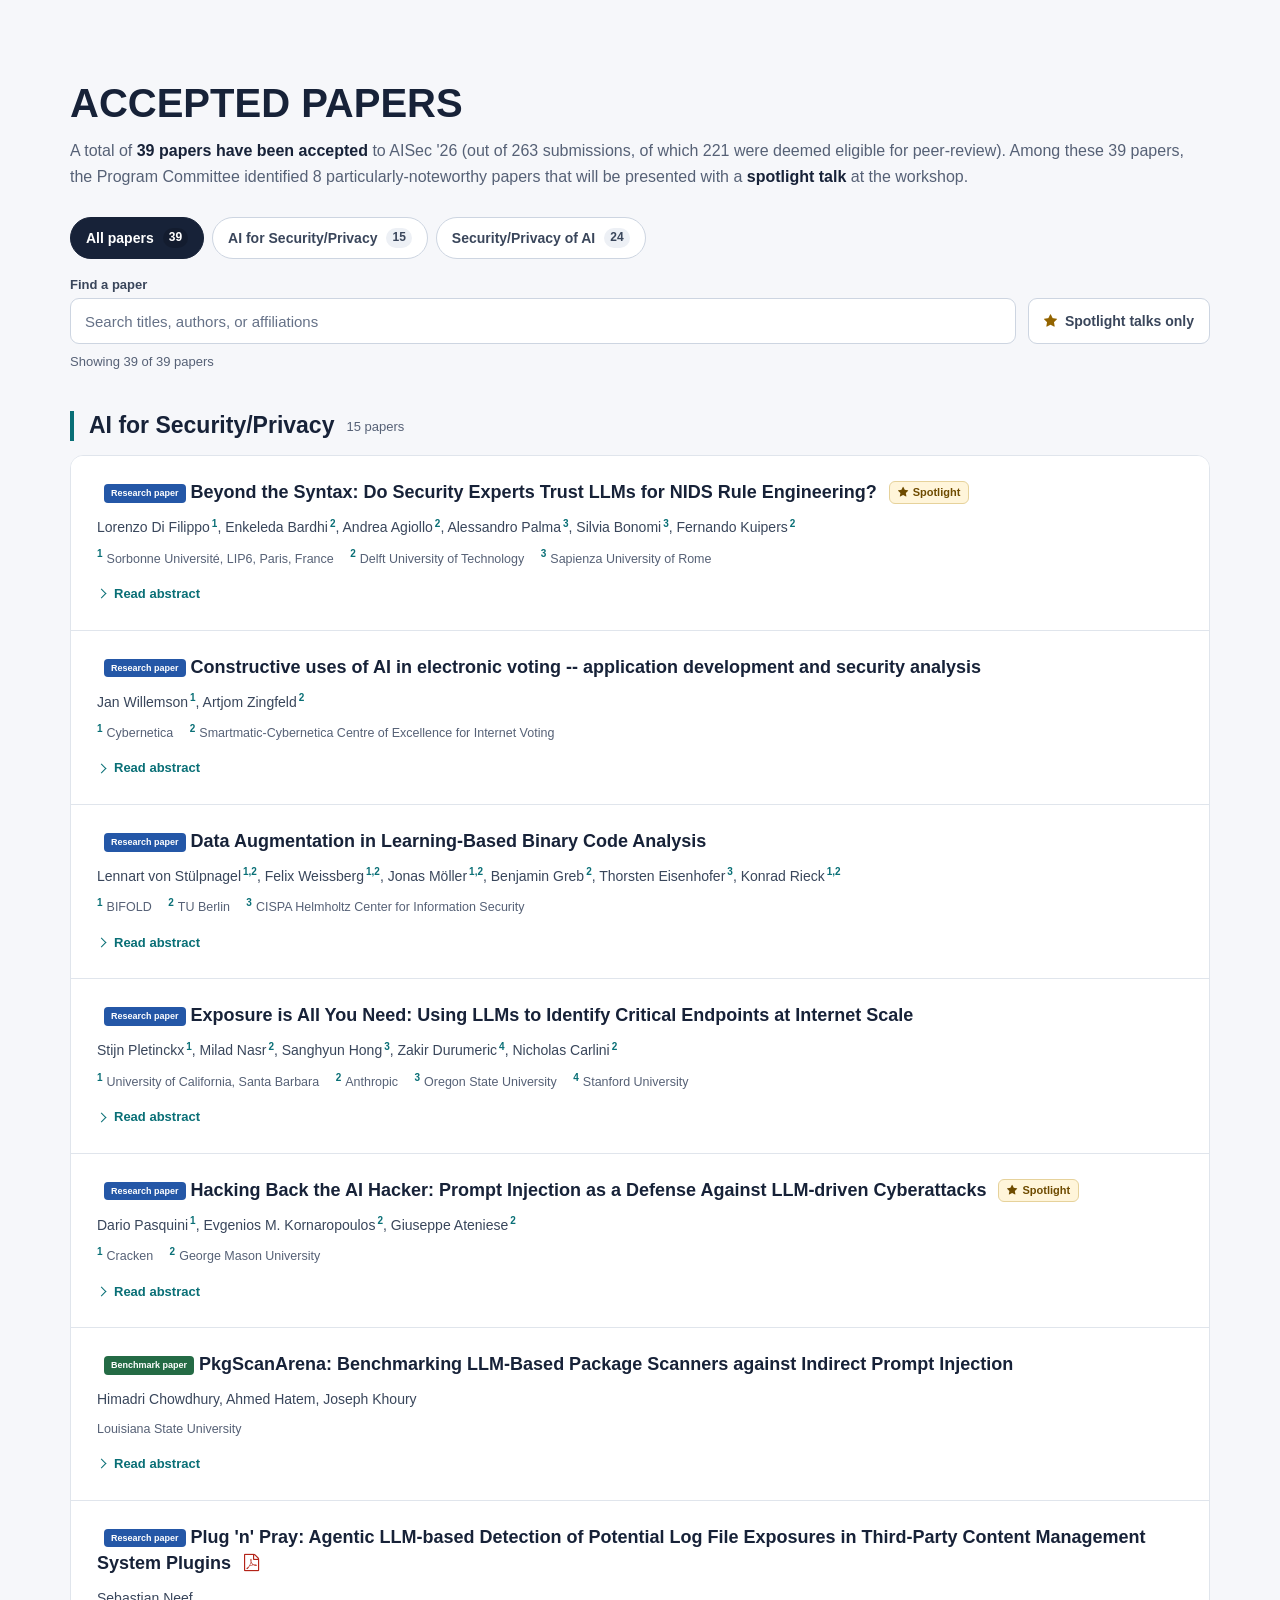
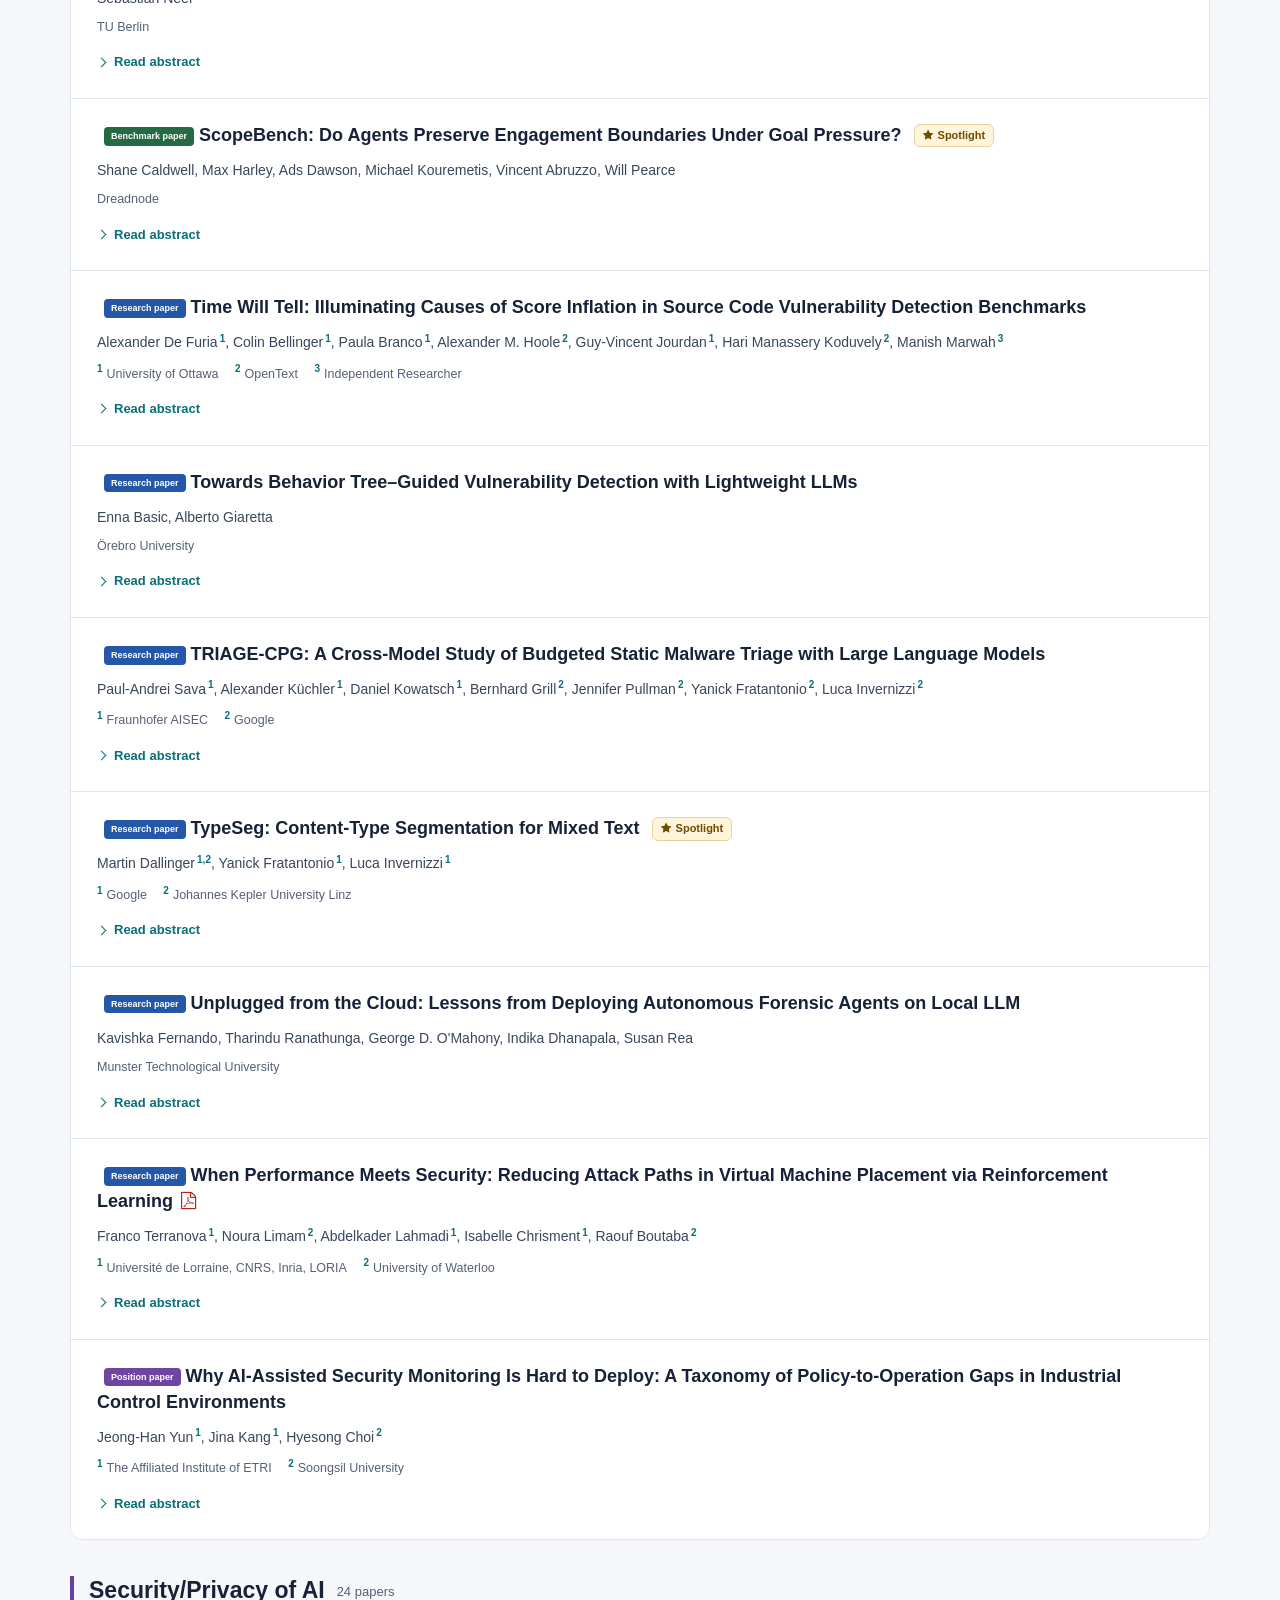
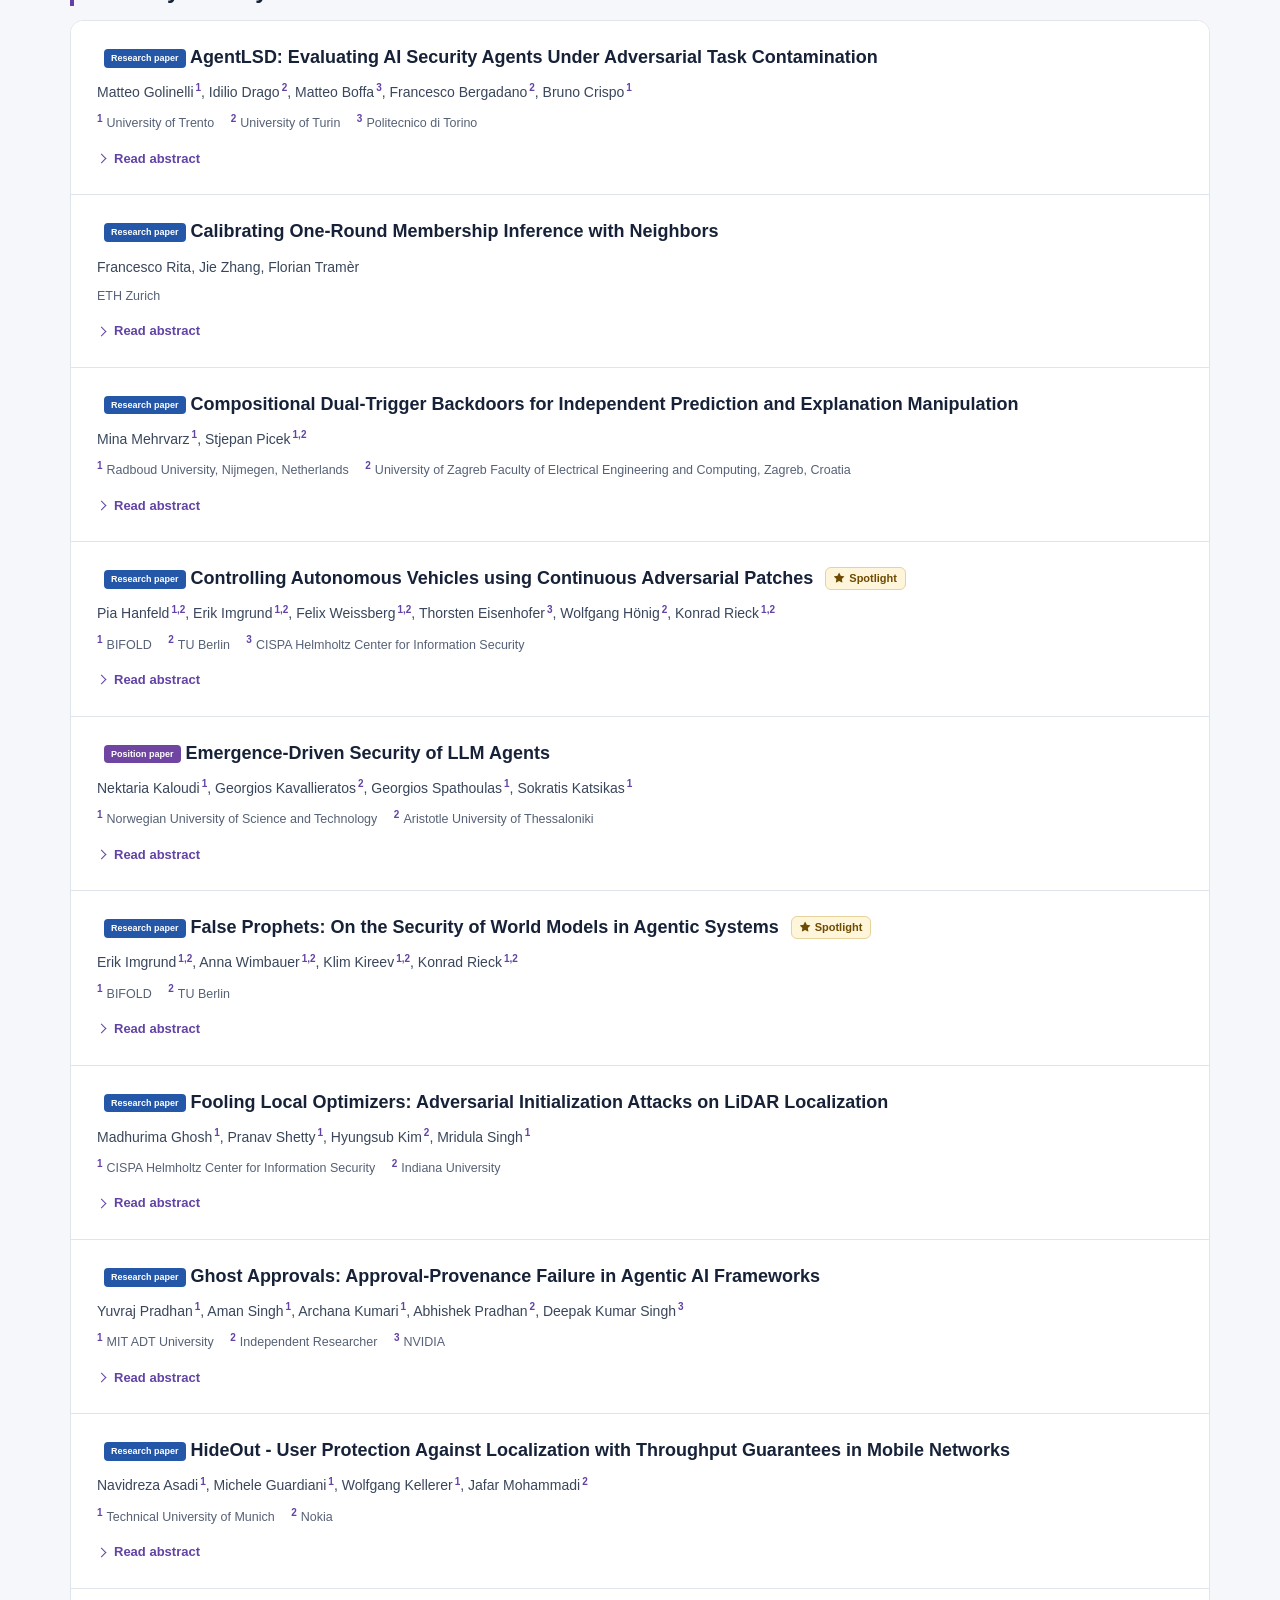
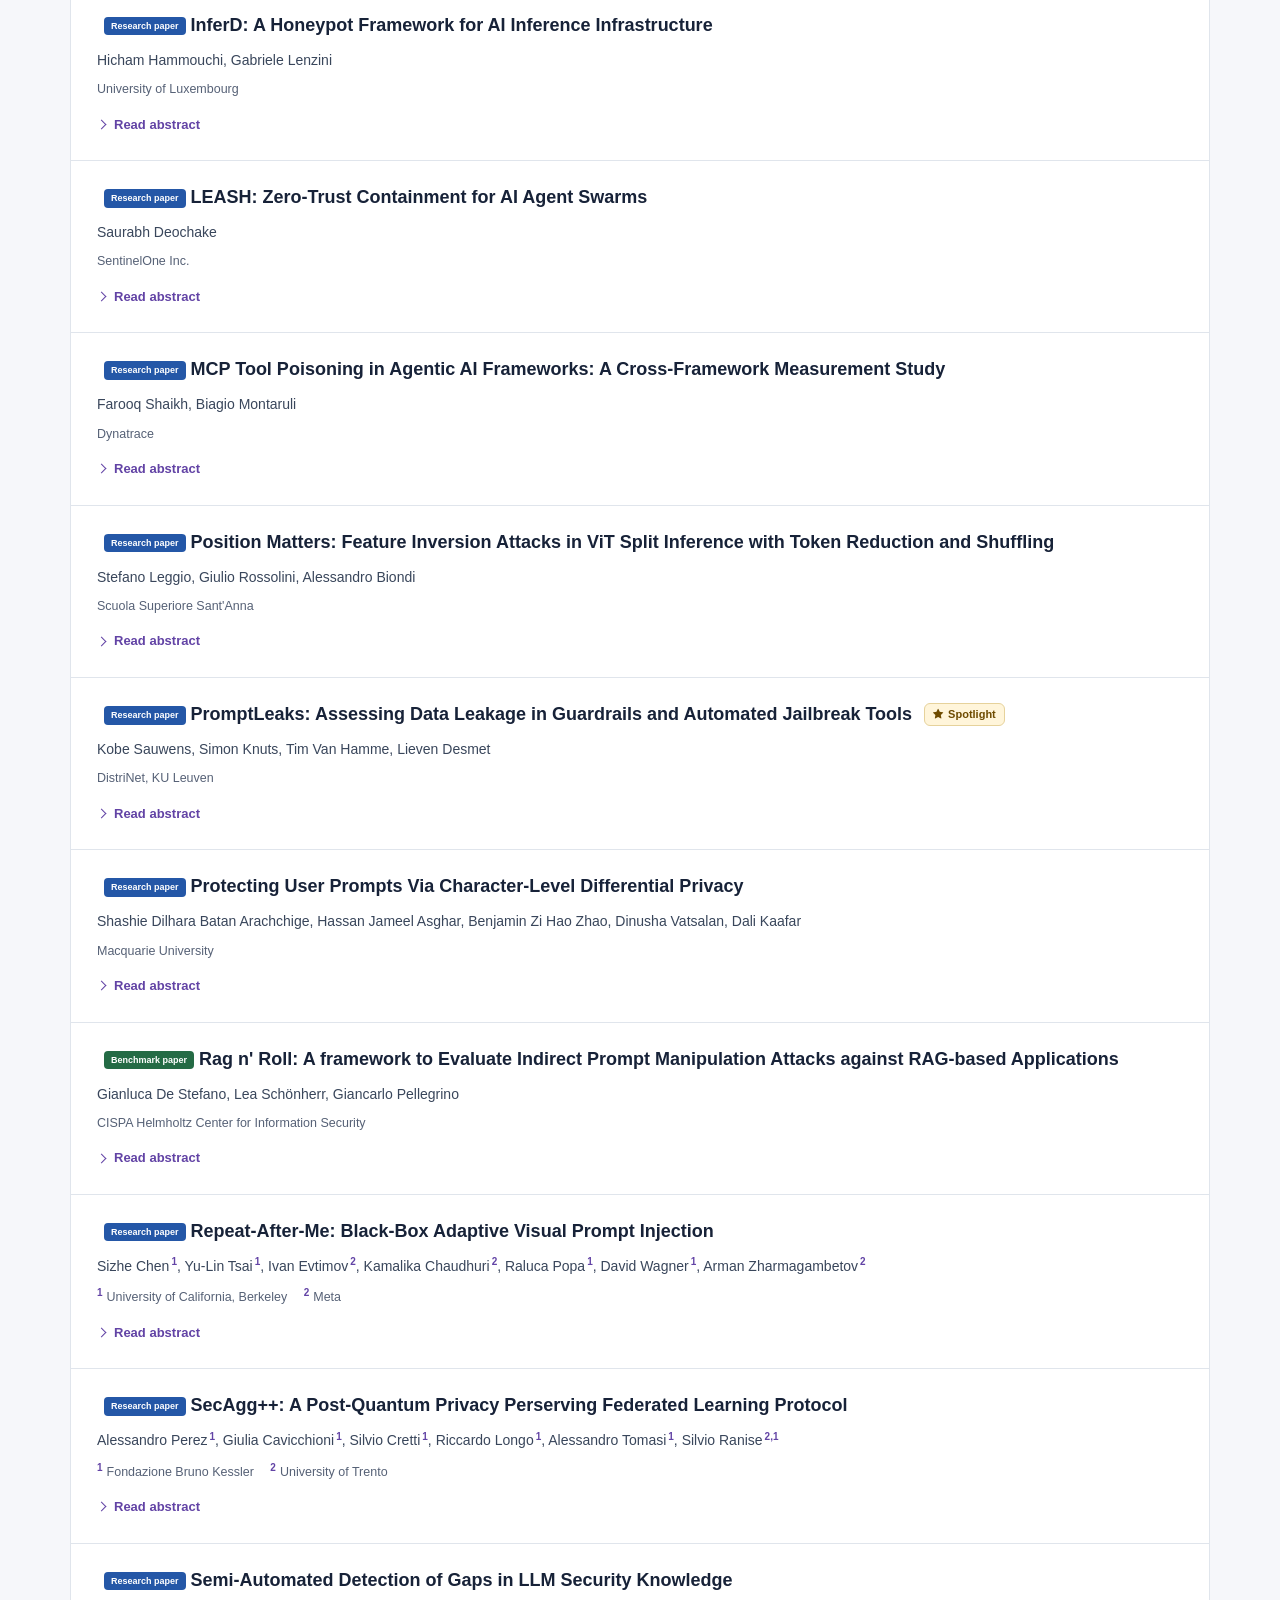
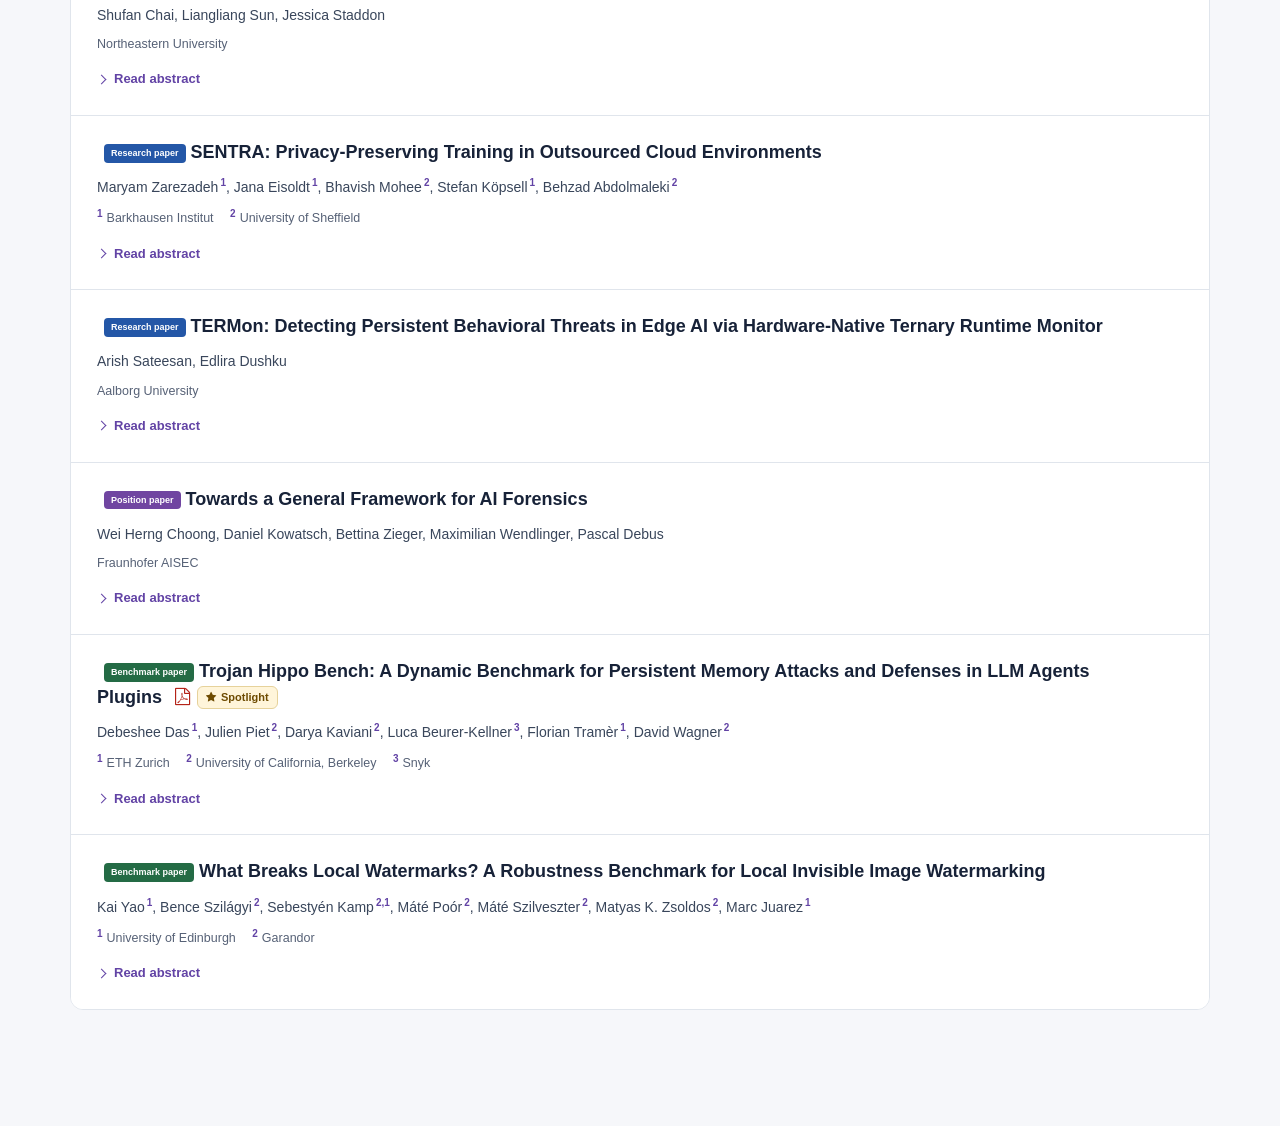
==== commit c436fafd: "typos" ====
--- a/accepted-papers.html
+++ b/accepted-papers.html
@@ -5,7 +5,7 @@
     <meta name="viewport" content="width=device-width, initial-scale=1">
     <title>AISec 2026 — Accepted Papers</title>
     <link rel="stylesheet" href="vendor/font-awesome/css/font-awesome.min.css">
-    <link rel="stylesheet" href="css/accepted-papers.css">
+    <link rel="stylesheet" href="css/accepted-papers.css?v=2">
     <style>
         body { margin: 0; font-family: "K2D", "Segoe UI", Arial, sans-serif; }
         .text-uppercase { text-transform: uppercase; }
@@ -17,7 +17,7 @@
     <div class="container ap-container">
         <header class="ap-heading">
             <h2 class="section-heading text-uppercase ap-title" id="accepted-heading">Accepted Papers</h2>
-            <p class="ap-intro">A total of <strong>39 papers have been accepted</strong> to AISec '26 (out of 263 submissions, of which 221 were deemed eligible for peer-review). Among these 39 paper, the Program Committee identified 8 particularly-noteworthy papers that will be presented with a <strong>spotlight talk</strong> at the workshop</p>
+            <p class="ap-intro">A total of <strong>39 papers have been accepted</strong> to AISec '26 (out of 263 submissions, of which 221 were deemed eligible for peer-review). Among these 39 papers, the Program Committee identified 8 particularly-noteworthy papers that will be presented with a <strong>spotlight talk</strong> at the workshop.</p>
         </header>
 
         <div class="ap-controls" hidden>
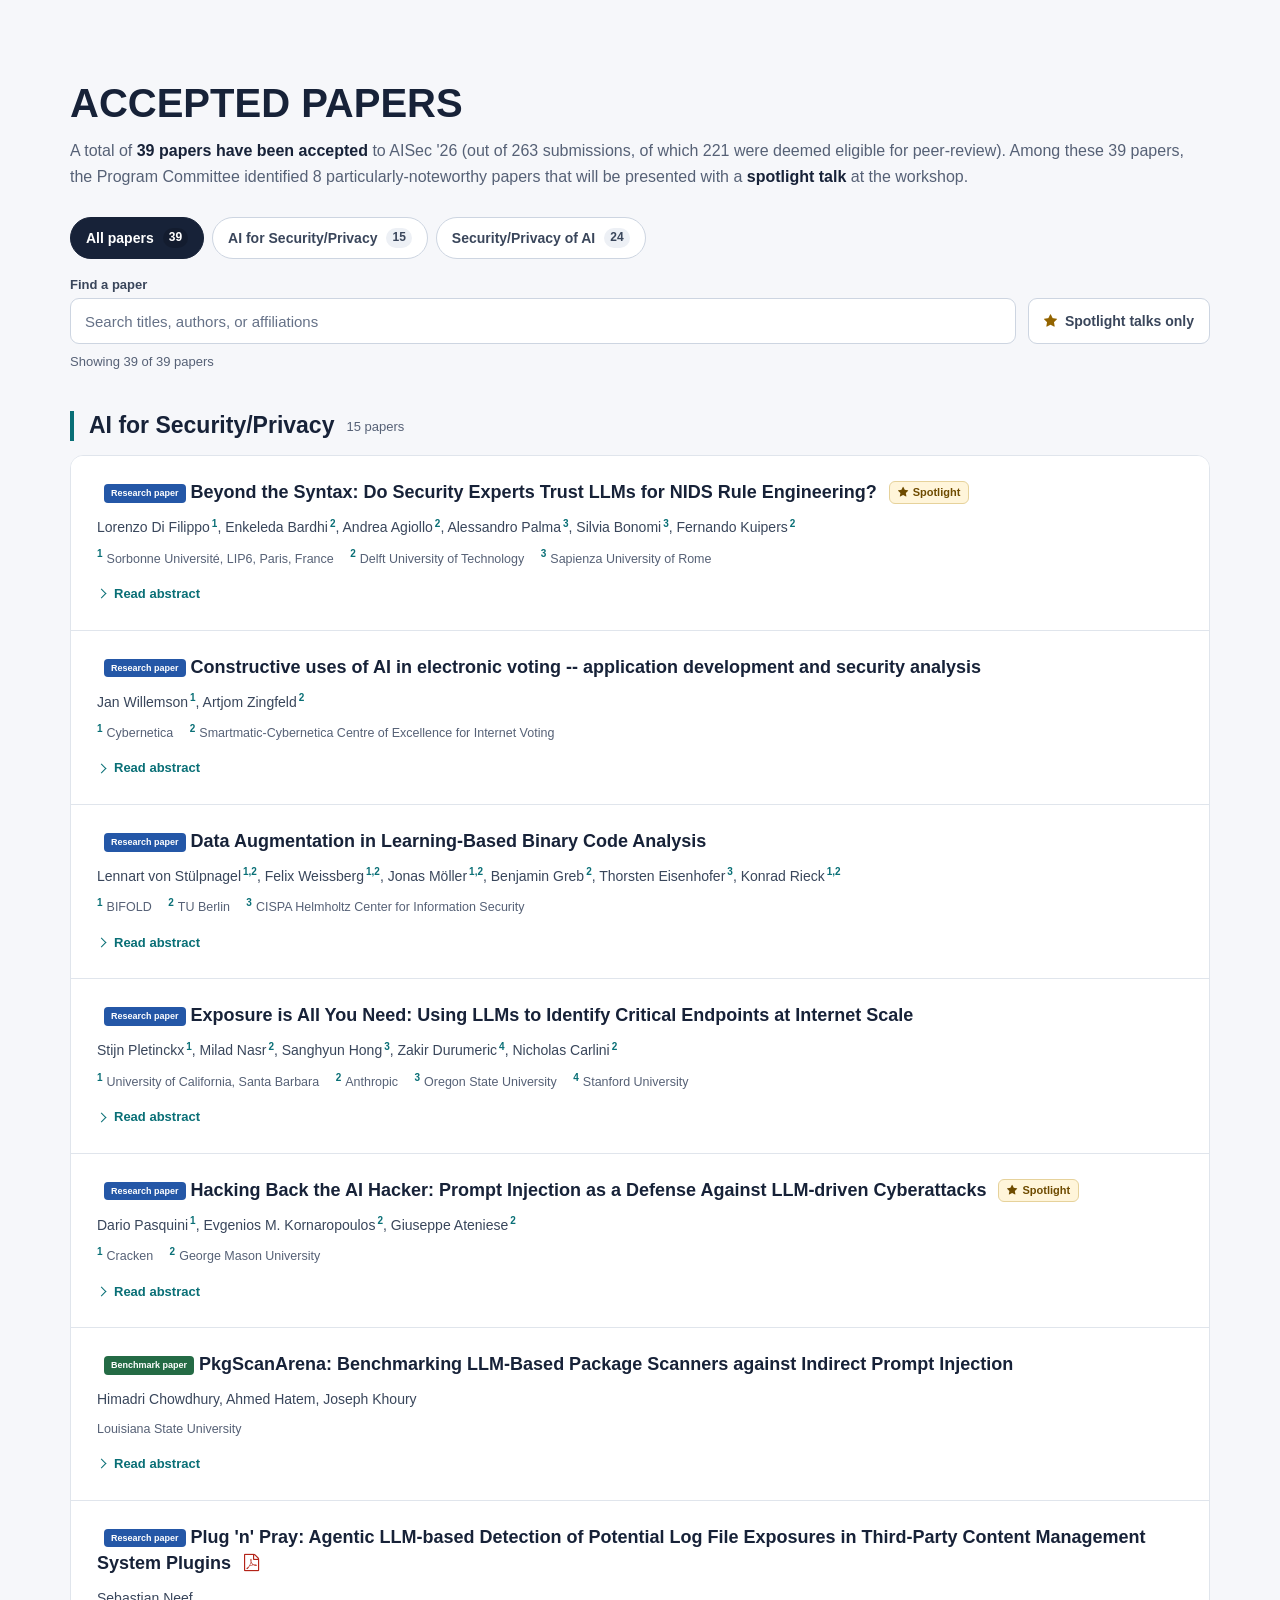
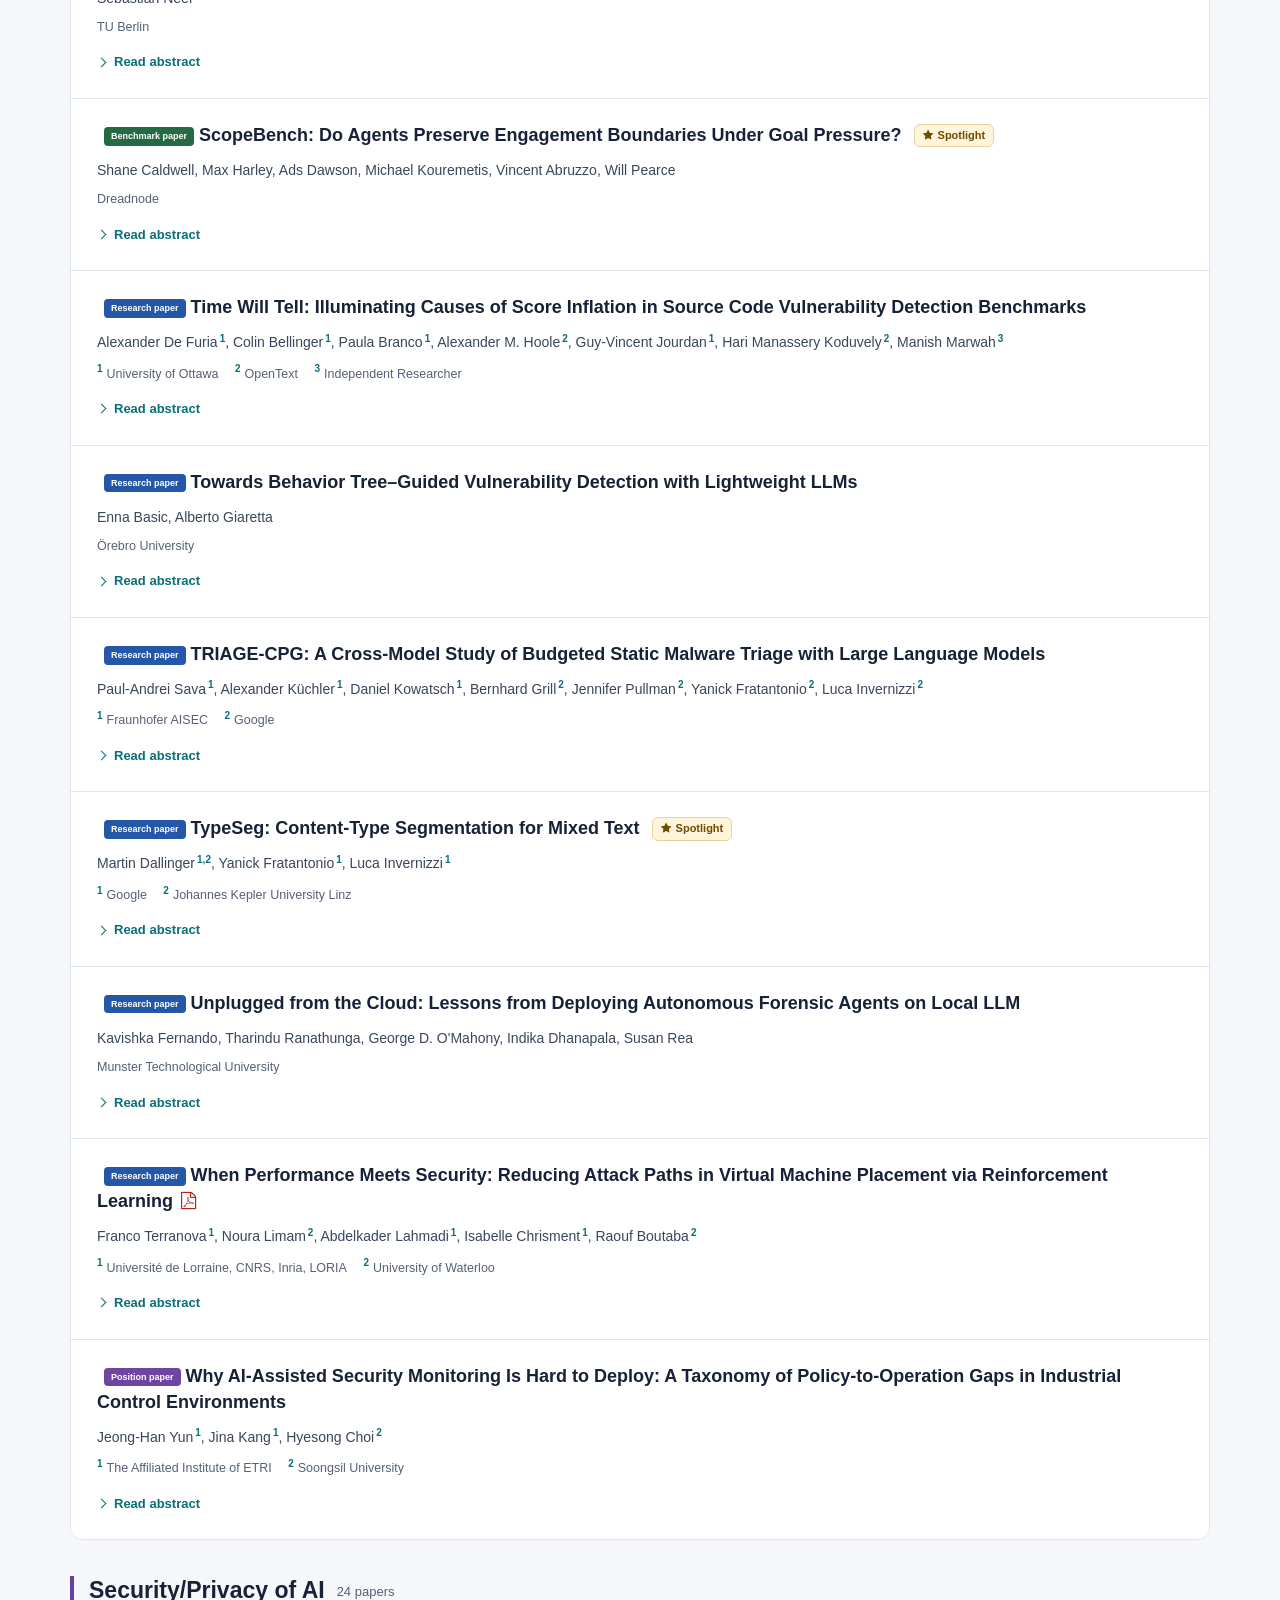
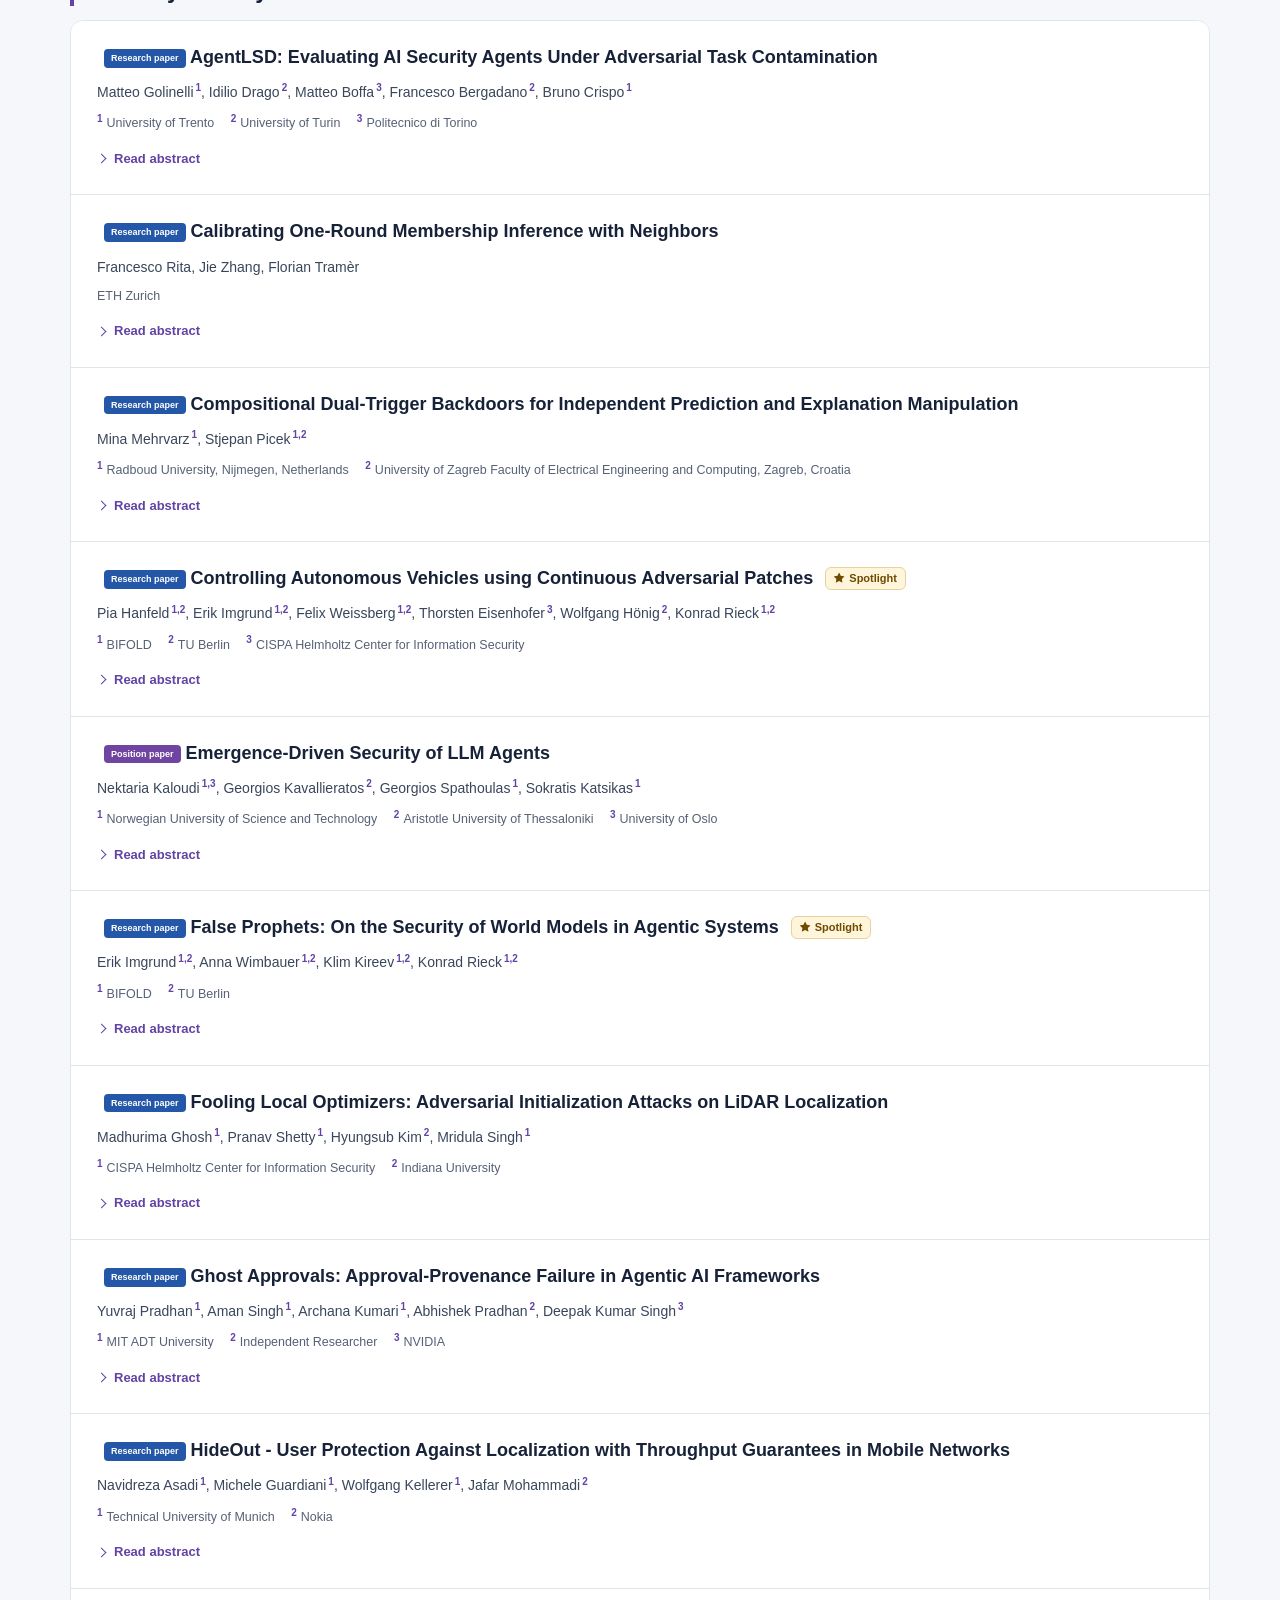
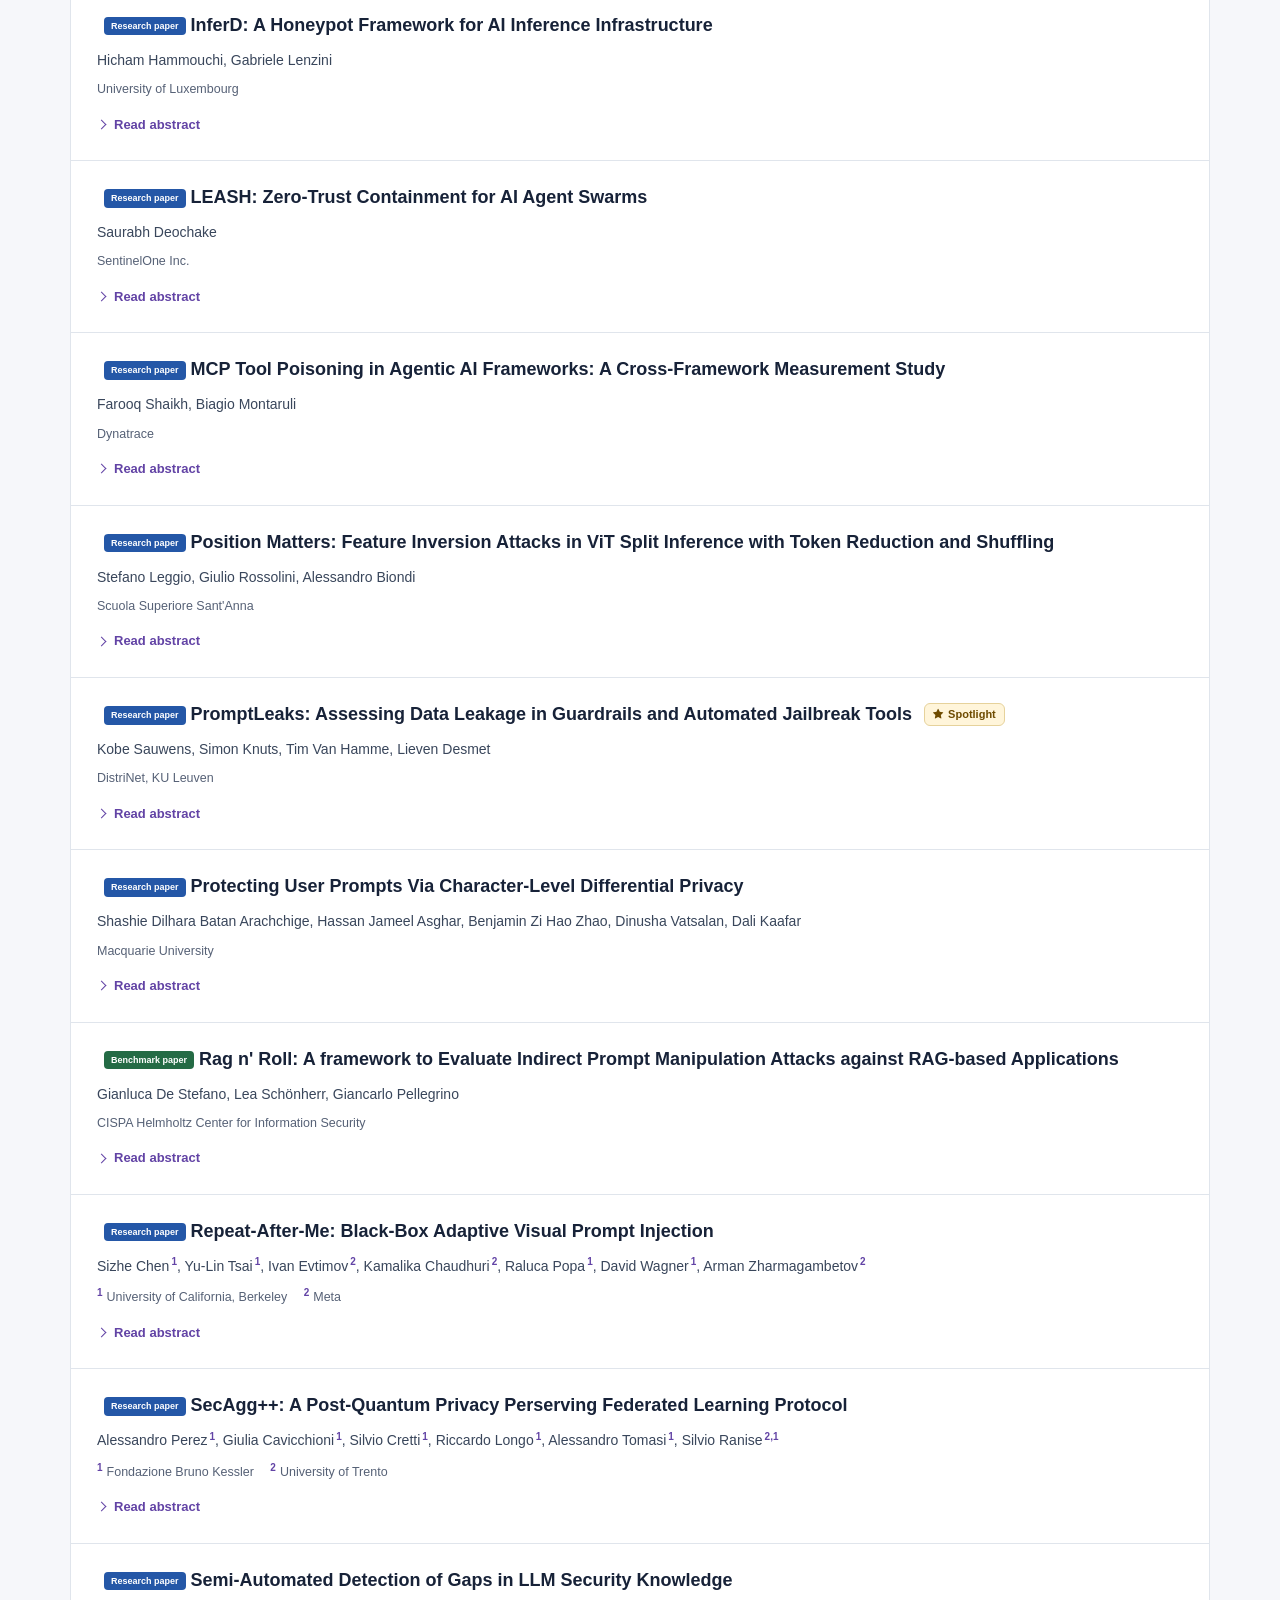
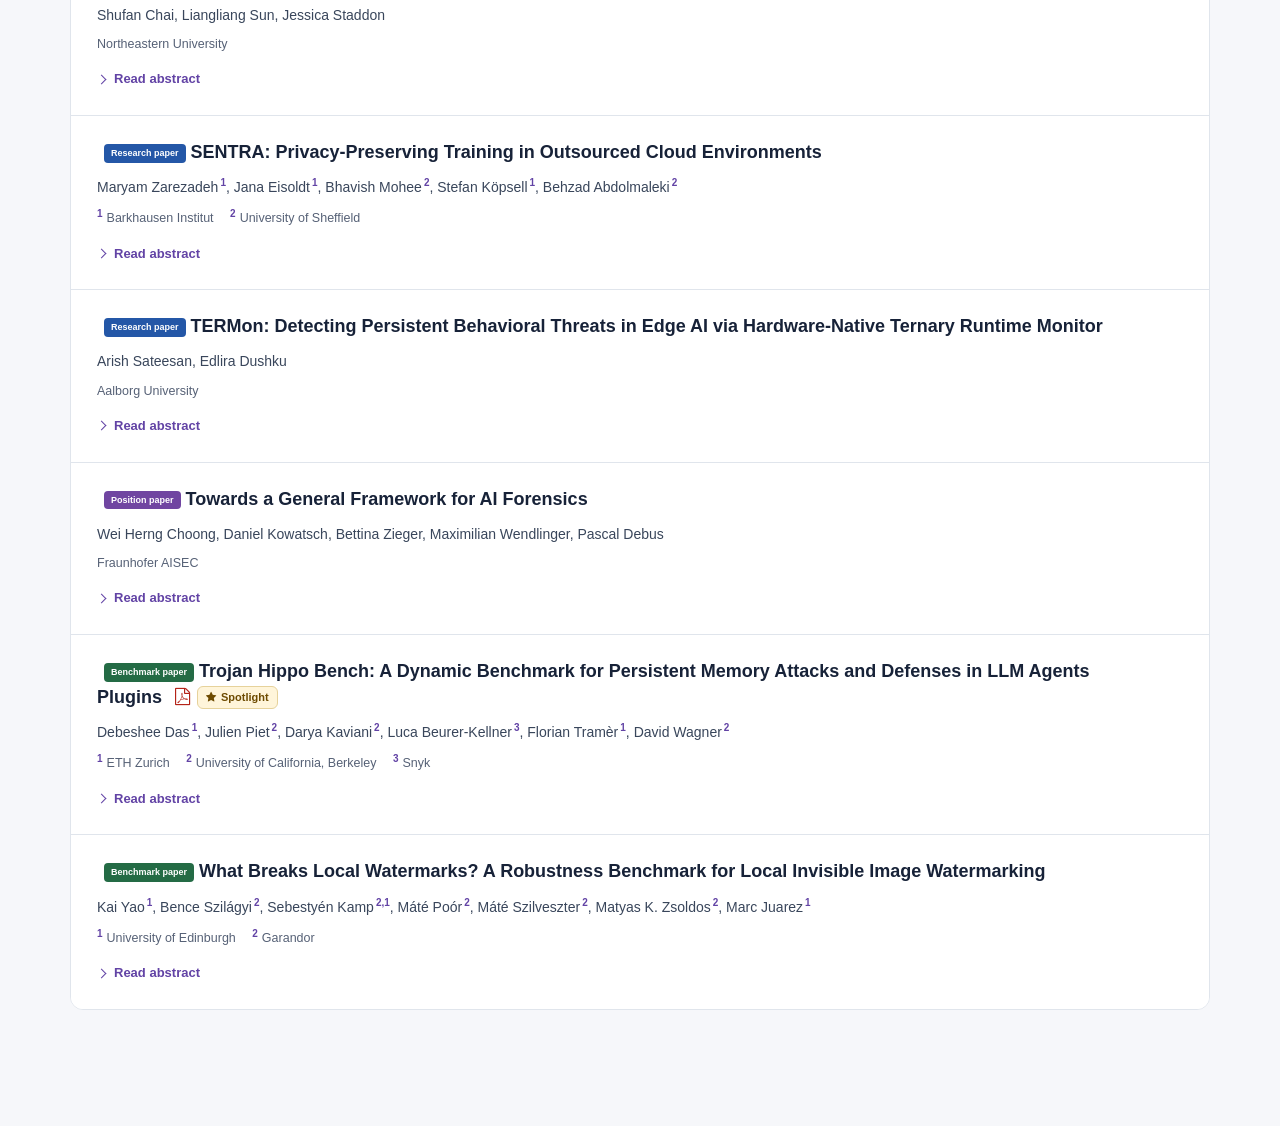
==== commit 1638a3a8: "typos" ====
--- a/accepted-papers.html
+++ b/accepted-papers.html
@@ -331,10 +331,11 @@
             </article>
             <article class="ap-paper" id="accepted-paper-321" data-ap-theme="security-of-ai" data-ap-spotlight="false" aria-labelledby="accepted-title-321">
                 <h4 class="ap-paper-title" id="accepted-title-321"><span class="ap-type ap-type-position">Position paper</span> Emergence-Driven Security of LLM Agents</h4>
-                <p class="ap-authors"><span class="ap-author">Nektaria Kaloudi<sup title="Norwegian University of Science and Technology">1</sup></span>, <span class="ap-author">Georgios Kavallieratos<sup title="Aristotle University of Thessaloniki">2</sup></span>, <span class="ap-author">Georgios Spathoulas<sup title="Norwegian University of Science and Technology">1</sup></span>, <span class="ap-author">Sokratis Katsikas<sup title="Norwegian University of Science and Technology">1</sup></span></p>
+                <p class="ap-authors"><span class="ap-author">Nektaria Kaloudi<sup title="Norwegian University of Science and Technology">1,3</sup></span>, <span class="ap-author">Georgios Kavallieratos<sup title="Aristotle University of Thessaloniki">2</sup></span>, <span class="ap-author">Georgios Spathoulas<sup title="Norwegian University of Science and Technology">1</sup></span>, <span class="ap-author">Sokratis Katsikas<sup title="Norwegian University of Science and Technology">1</sup></span></p>
                 <ul class="ap-affiliations" aria-label="Author affiliations">
                     <li><sup>1</sup>Norwegian University of Science and Technology</li>
                     <li><sup>2</sup>Aristotle University of Thessaloniki</li>
+                    <li><sup>3</sup>University of Oslo</li>
                 </ul>
                 <details class="ap-abstract">
                     <summary><span class="ap-read-label">Read abstract</span><span class="ap-hide-label">Hide abstract</span></summary>
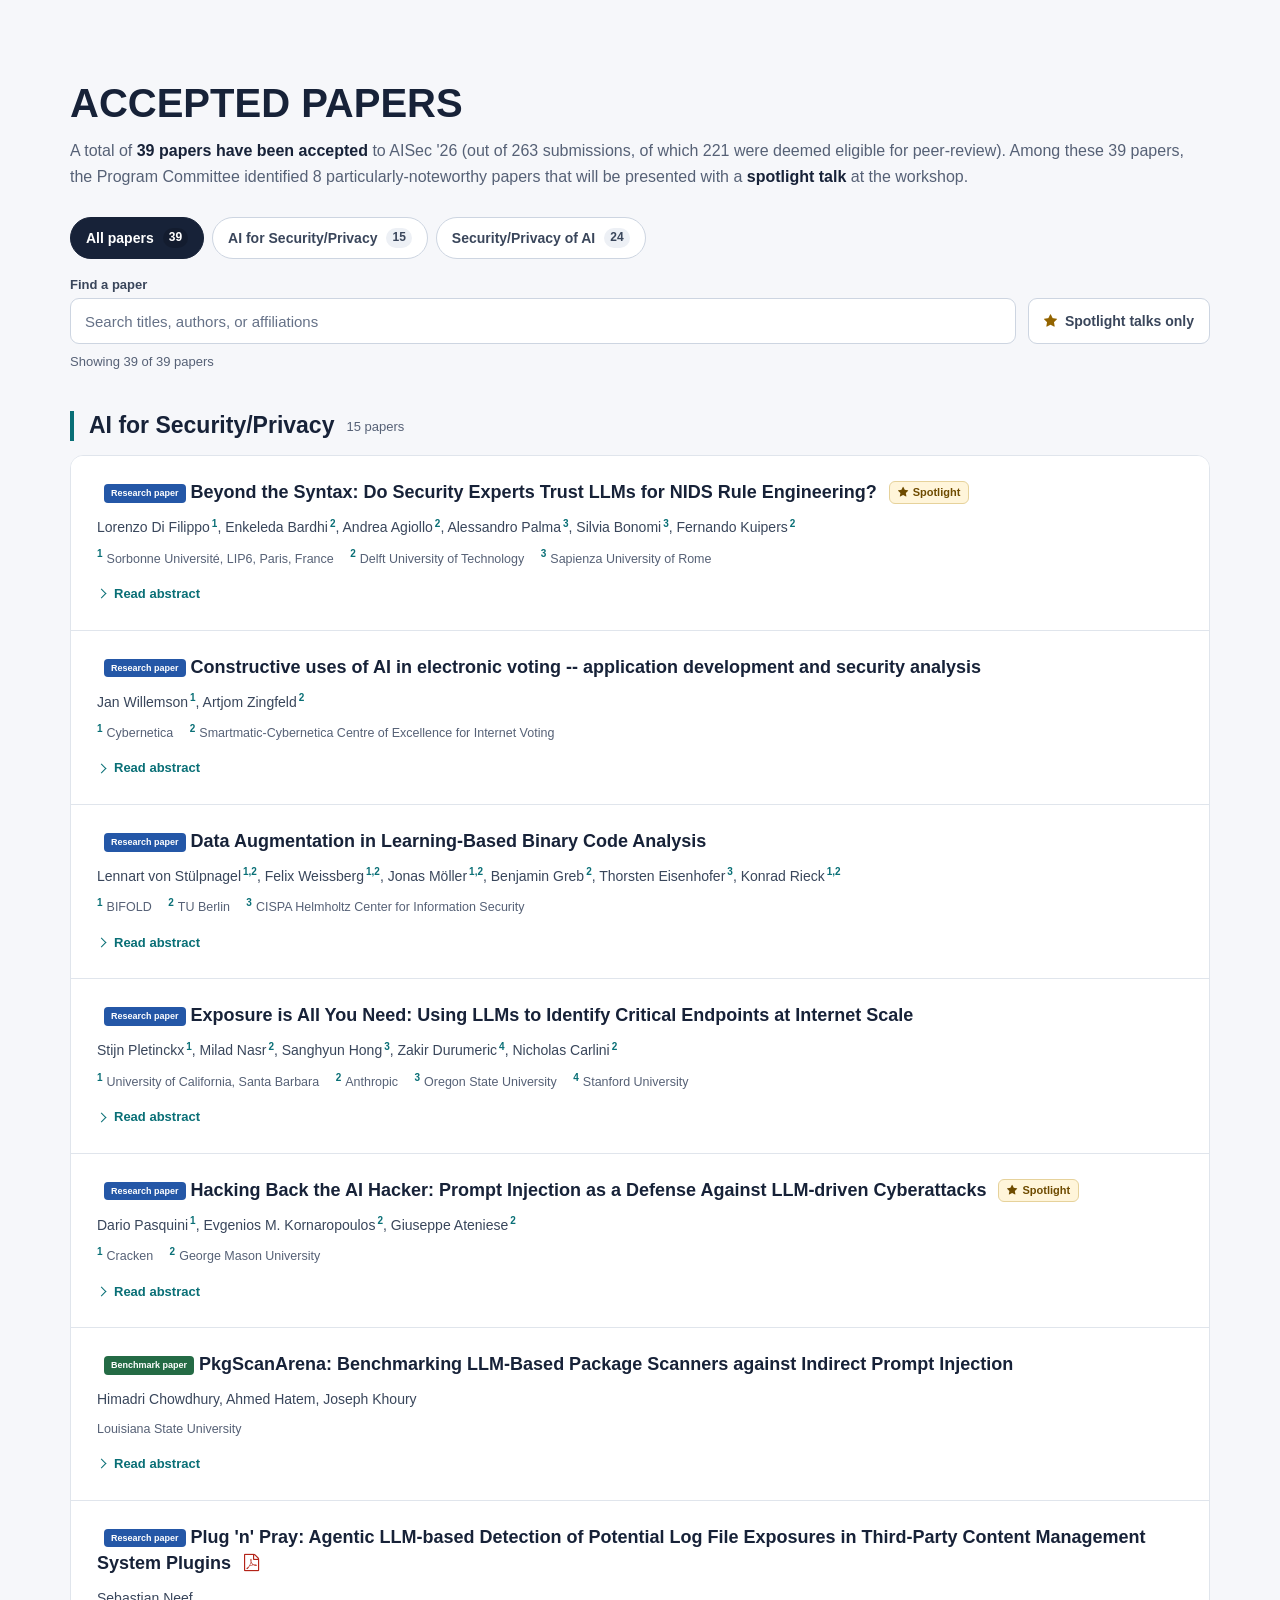
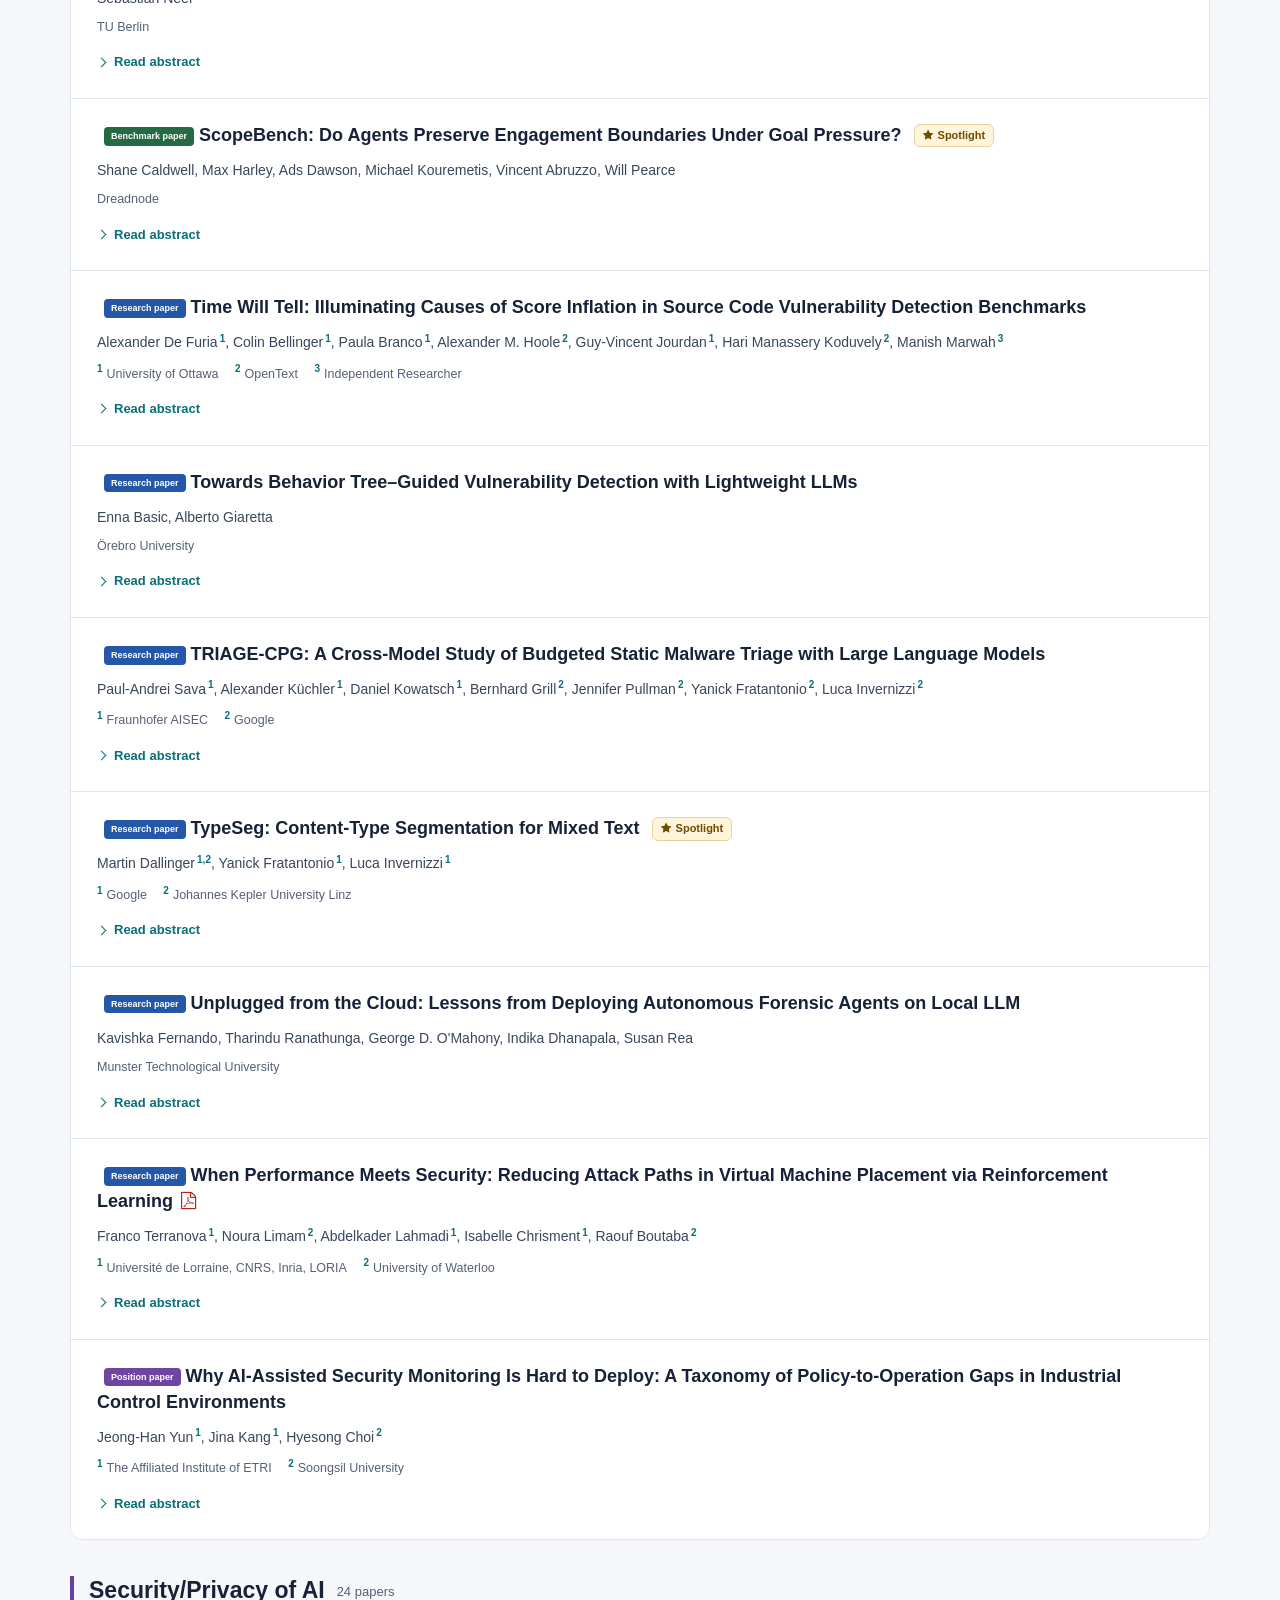
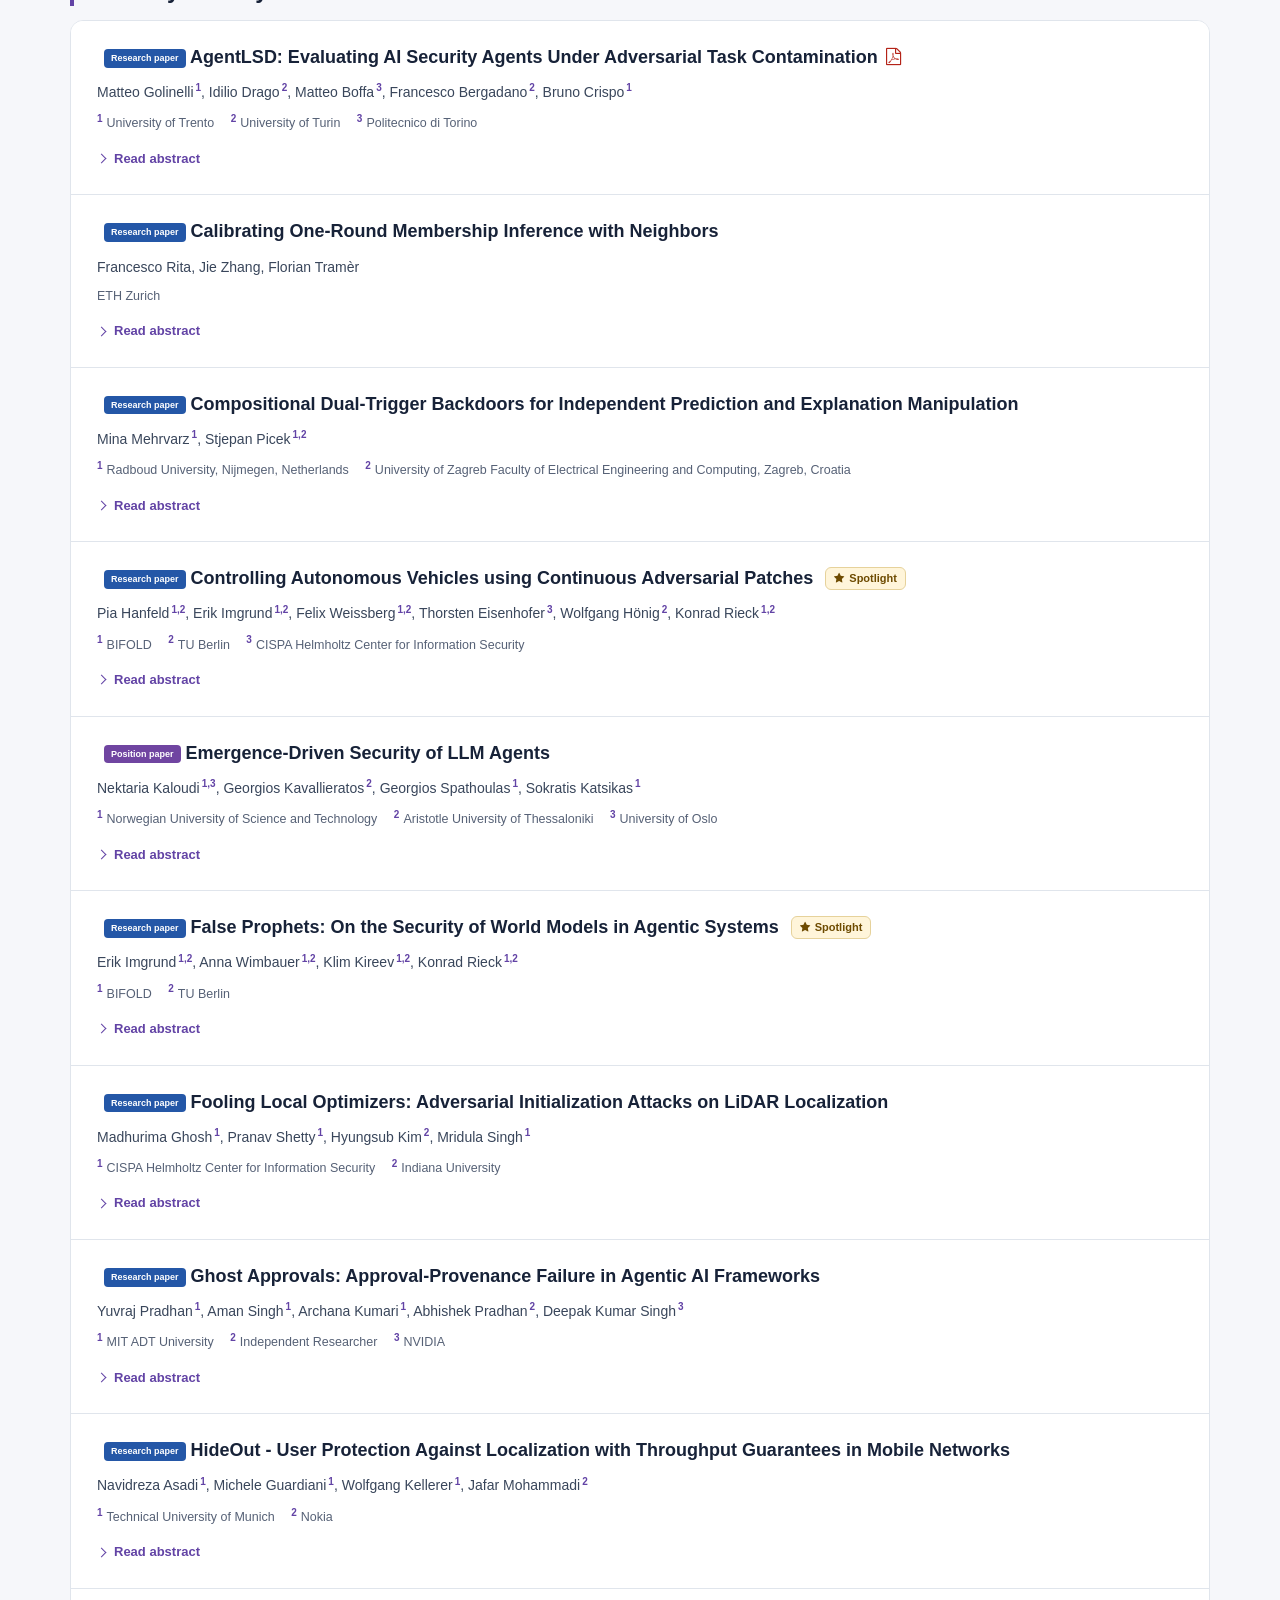
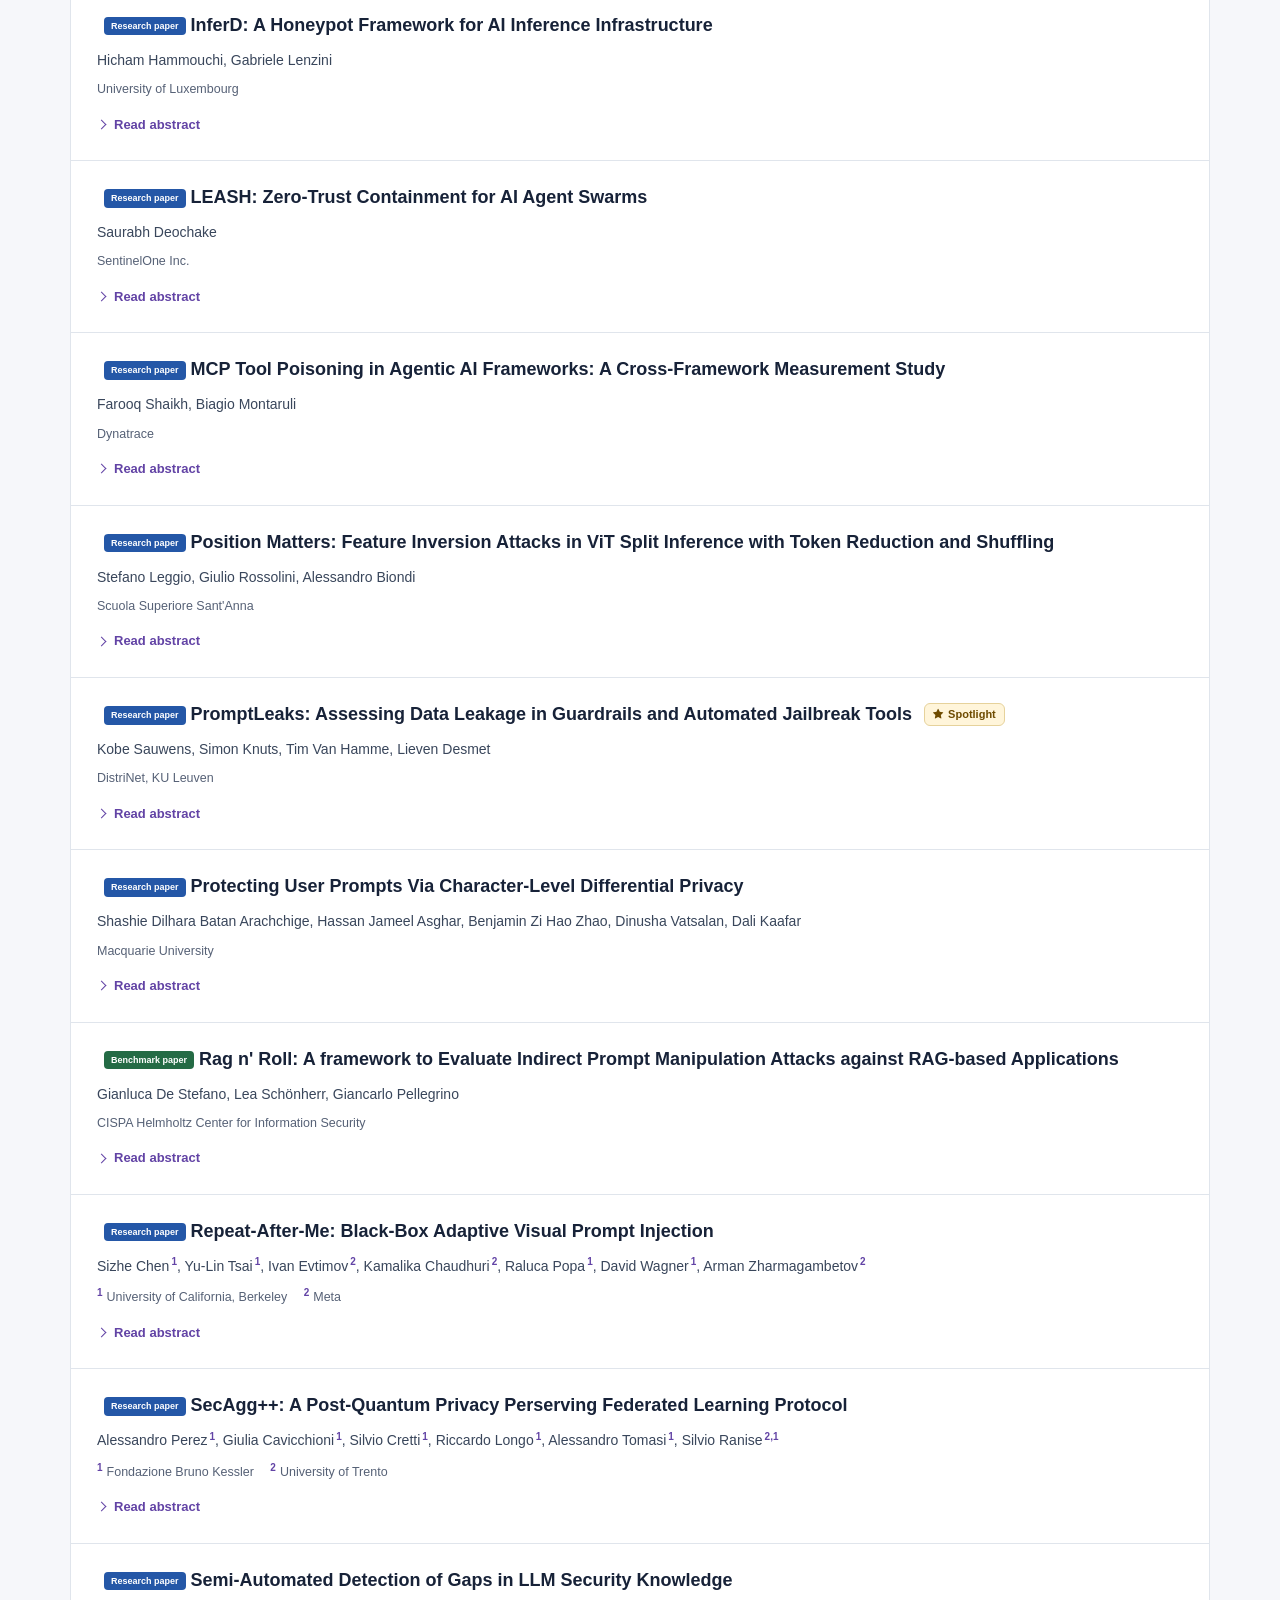
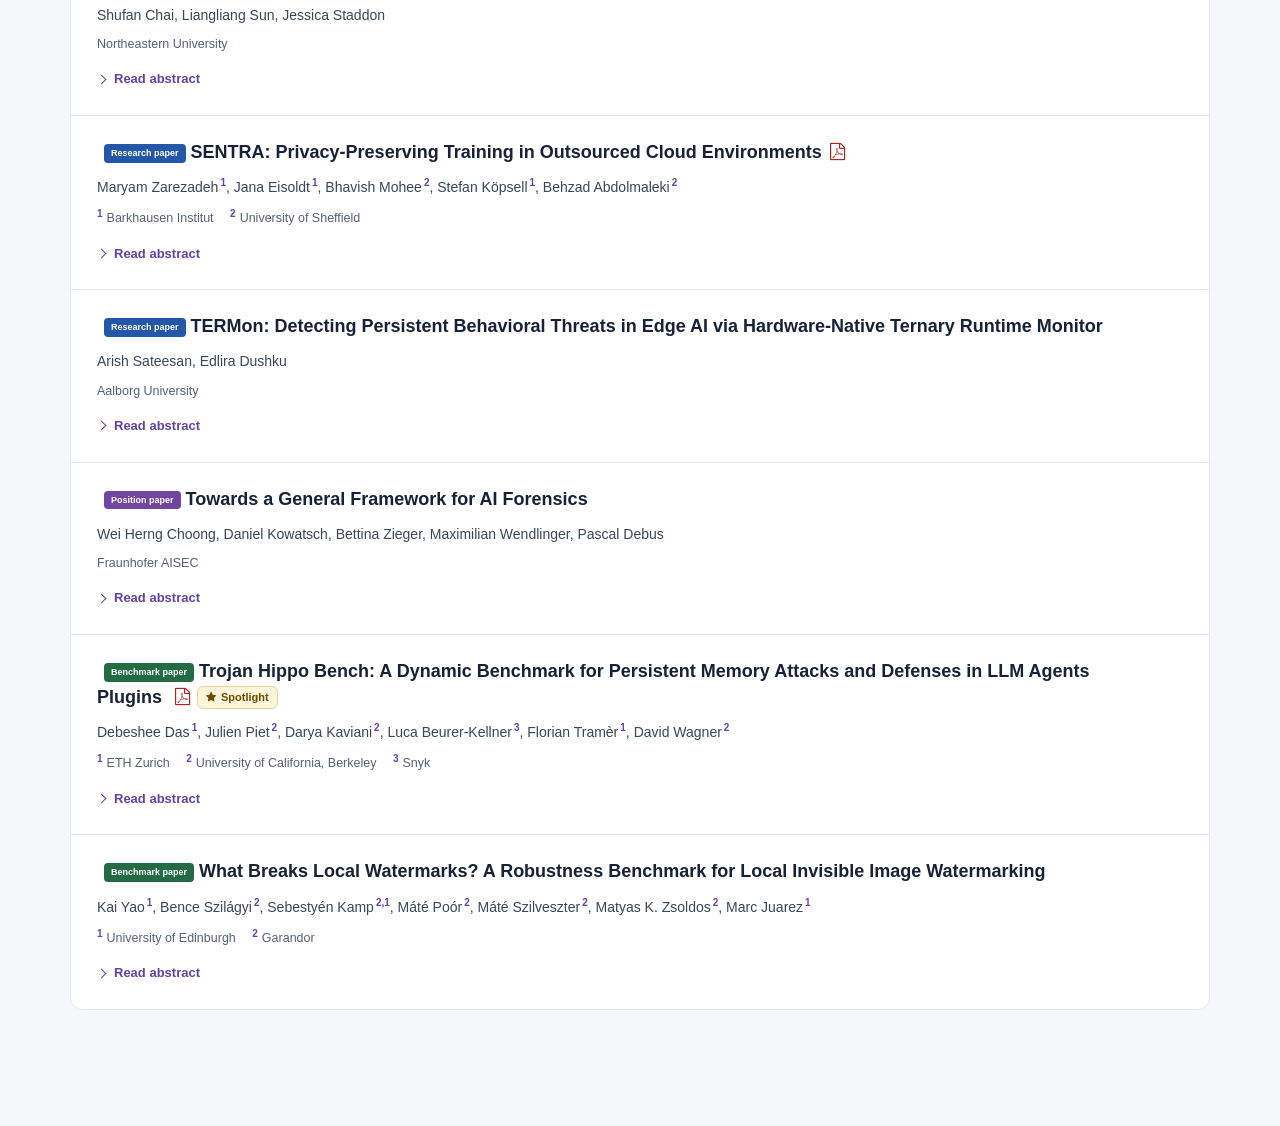
==== commit 60c655da: "preprints" ====
--- a/accepted-papers.html
+++ b/accepted-papers.html
@@ -272,7 +272,7 @@
             </div>
             <div class="ap-paper-list">
             <article class="ap-paper" id="accepted-paper-346" data-ap-theme="security-of-ai" data-ap-spotlight="false" aria-labelledby="accepted-title-346">
-                <h4 class="ap-paper-title" id="accepted-title-346"><span class="ap-type ap-type-research">Research paper</span>  AgentLSD: Evaluating AI Security Agents Under Adversarial Task Contamination</h4>
+                <h4 class="ap-paper-title" id="accepted-title-346"><span class="ap-type ap-type-research">Research paper</span> AgentLSD: Evaluating AI Security Agents Under Adversarial Task Contamination<a href="https://arxiv.org/abs/2609.19140v1" target="_blank" rel="noopener noreferrer" title="View preprint" aria-label="View preprint (opens in a new tab)" style="display: inline-block; margin-left: 8px; color: #b42318; text-decoration: none;"><i class="fa fa-file-pdf-o" aria-hidden="true"></i></a></h4>
                 <p class="ap-authors"><span class="ap-author">Matteo Golinelli<sup title="University of Trento">1</sup></span>, <span class="ap-author">Idilio Drago<sup title="University of Turin">2</sup></span>, <span class="ap-author">Matteo Boffa<sup title="Politecnico di Torino">3</sup></span>, <span class="ap-author">Francesco Bergadano<sup title="University of Turin">2</sup></span>, <span class="ap-author">Bruno Crispo<sup title="University of Trento">1</sup></span></p>
                 <ul class="ap-affiliations" aria-label="Author affiliations">
                     <li><sup>1</sup>University of Trento</li>
@@ -540,7 +540,7 @@
                 </details>
             </article>
             <article class="ap-paper" id="accepted-paper-106" data-ap-theme="security-of-ai" data-ap-spotlight="false" aria-labelledby="accepted-title-106">
-                <h4 class="ap-paper-title" id="accepted-title-106"><span class="ap-type ap-type-research">Research paper</span> SENTRA: Privacy-Preserving Training in Outsourced Cloud Environments</h4>
+                <h4 class="ap-paper-title" id="accepted-title-106"><span class="ap-type ap-type-research">Research paper</span> SENTRA: Privacy-Preserving Training in Outsourced Cloud Environments<a href="https://eprint.iacr.org/2026/1443" target="_blank" rel="noopener noreferrer" title="View preprint" aria-label="View preprint (opens in a new tab)" style="display: inline-block; margin-left: 8px; color: #b42318; text-decoration: none;"><i class="fa fa-file-pdf-o" aria-hidden="true"></i></a></h4>
                 <p class="ap-authors"><span class="ap-author">Maryam Zarezadeh<sup title="Barkhausen Institut">1</sup></span>, <span class="ap-author">Jana Eisoldt<sup title="Barkhausen Institut">1</sup></span>, <span class="ap-author">Bhavish Mohee<sup title="University of Sheffield">2</sup></span>, <span class="ap-author">Stefan Köpsell<sup title="Barkhausen Institut">1</sup></span>, <span class="ap-author">Behzad Abdolmaleki<sup title="University of Sheffield">2</sup></span></p>
                 <ul class="ap-affiliations" aria-label="Author affiliations">
                     <li><sup>1</sup>Barkhausen Institut</li>
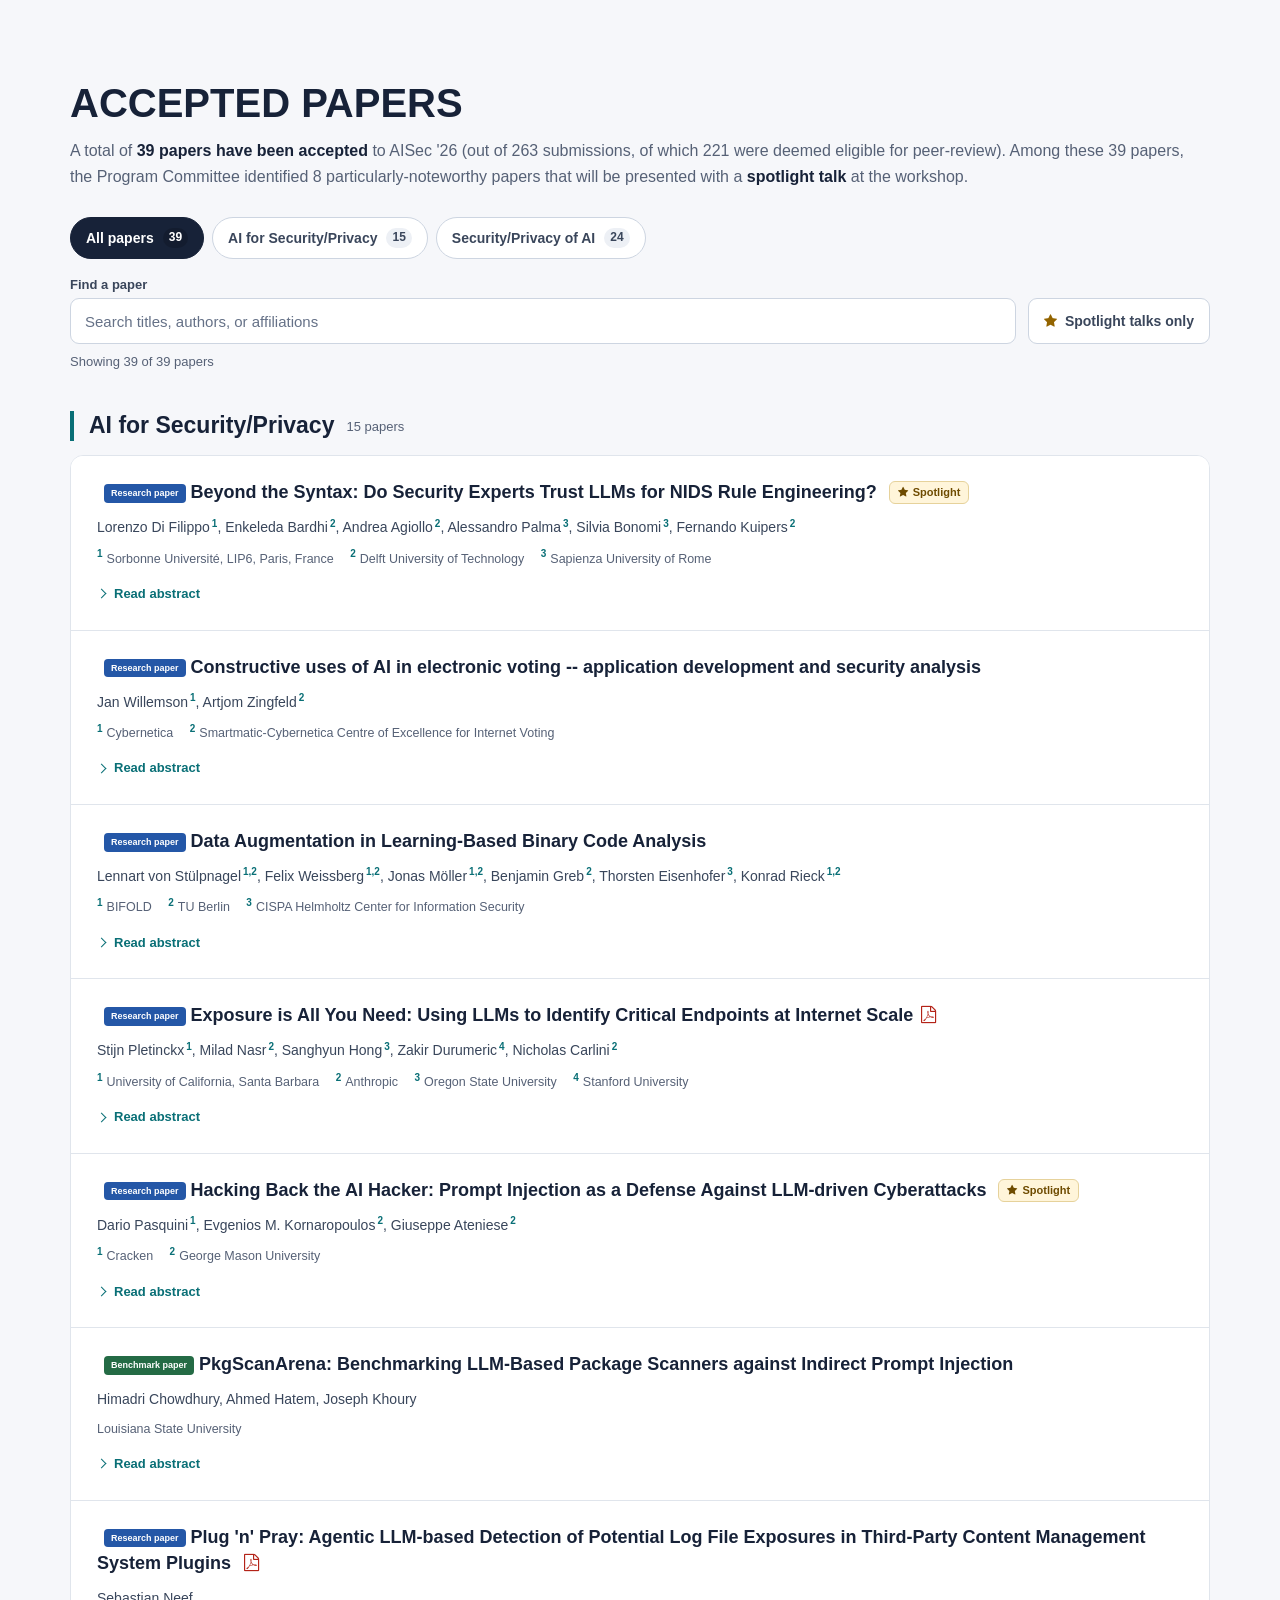
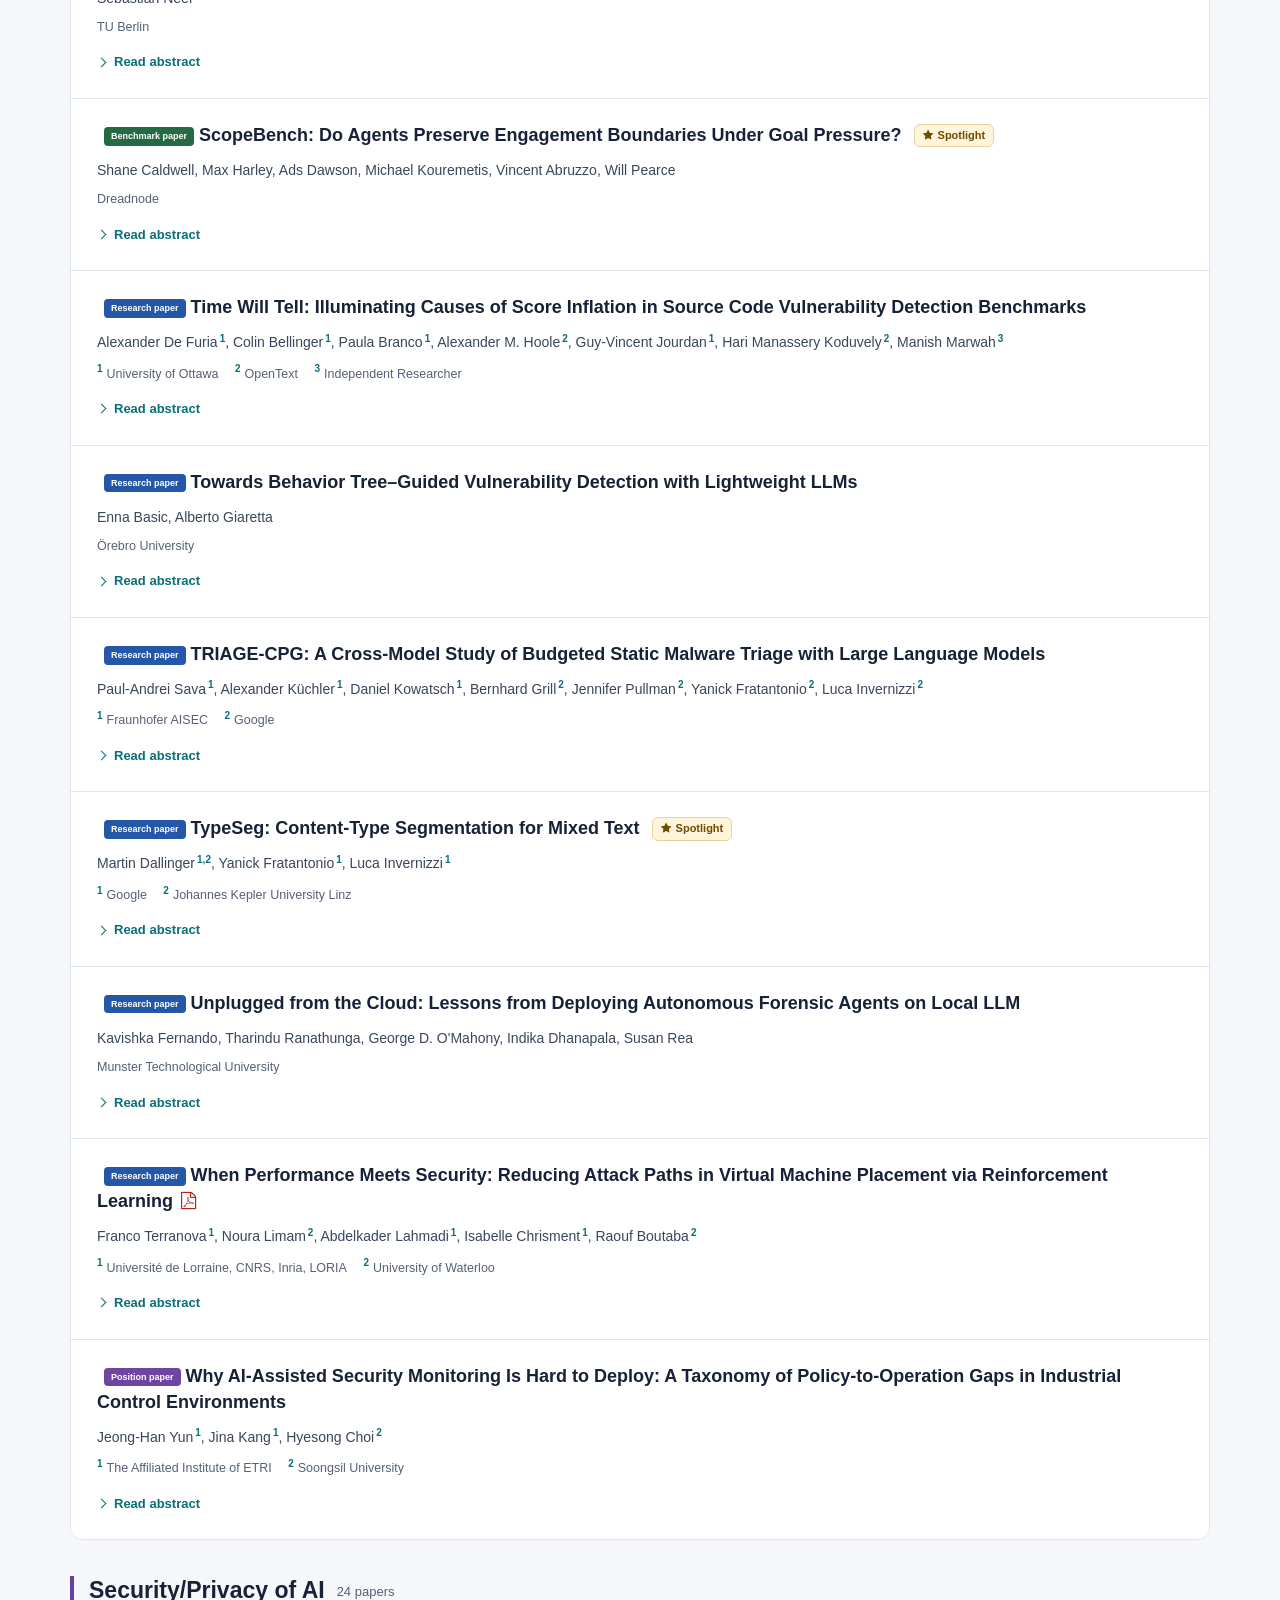
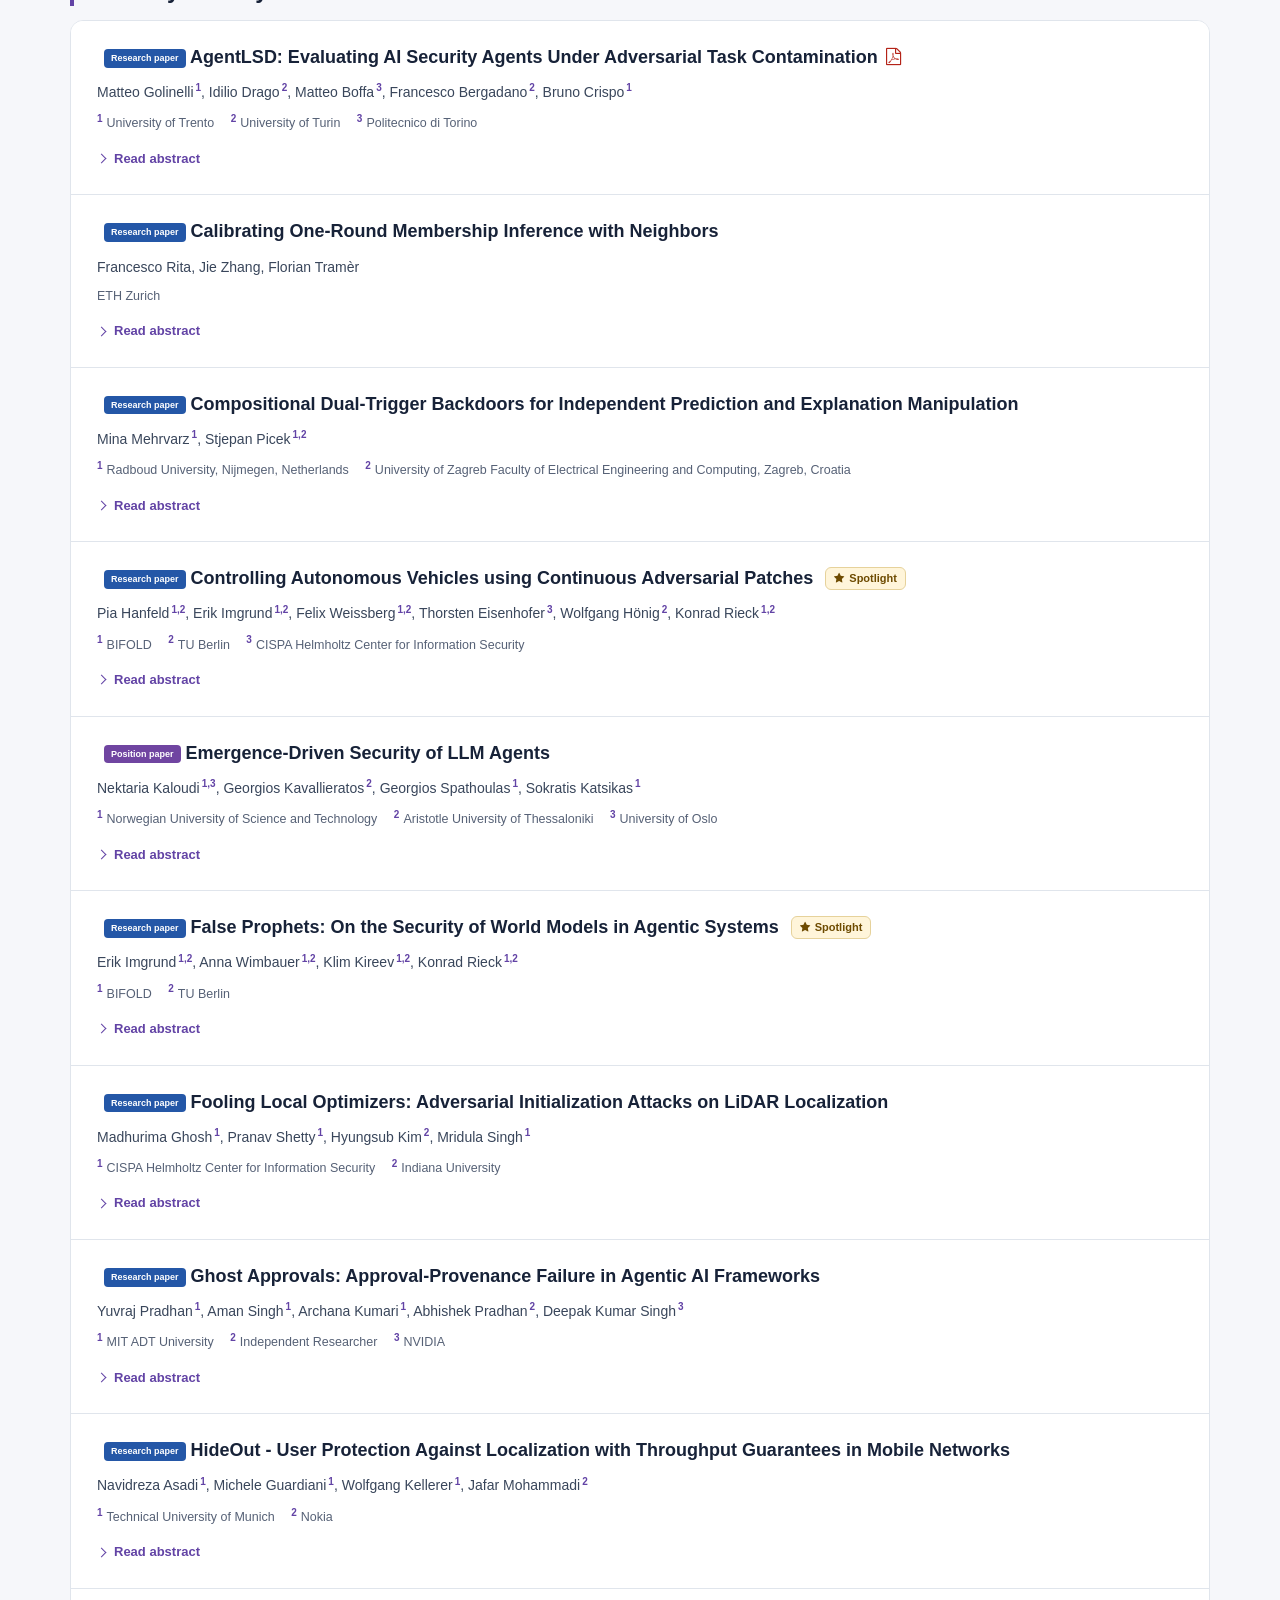
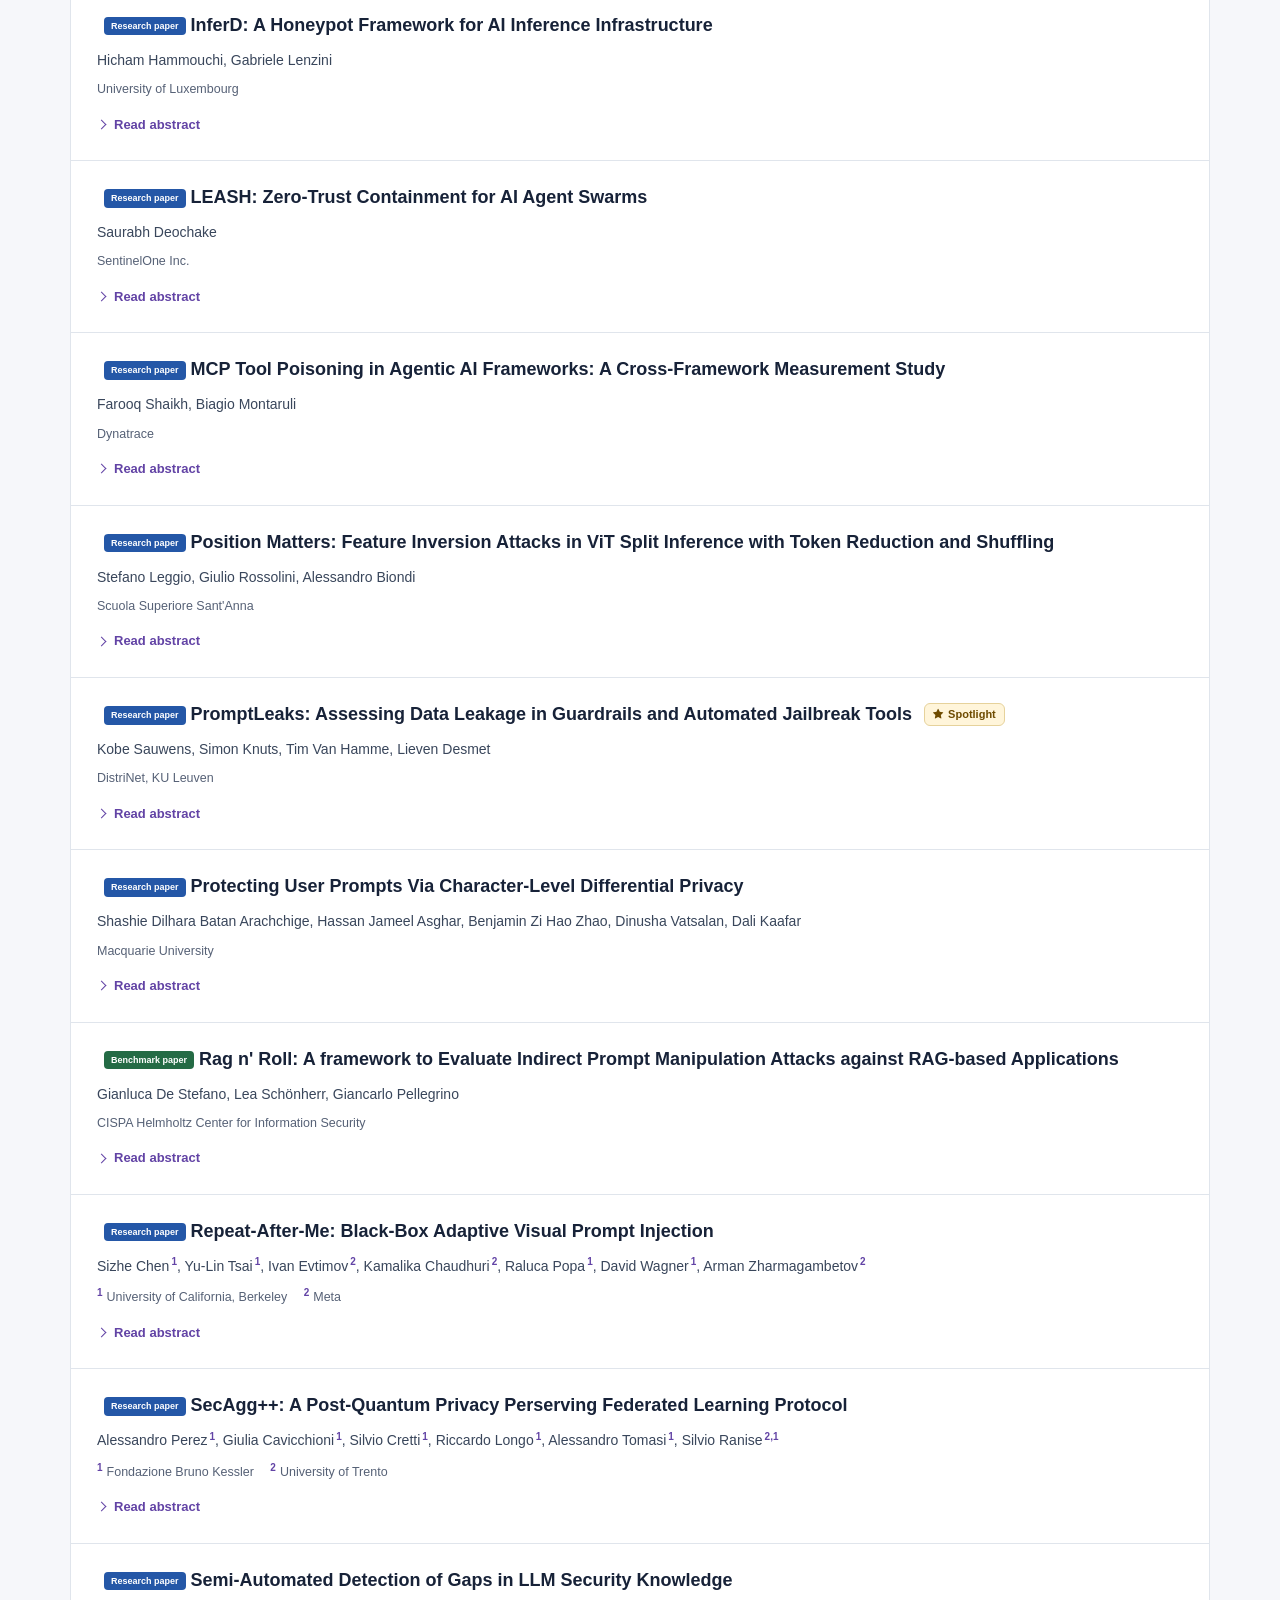
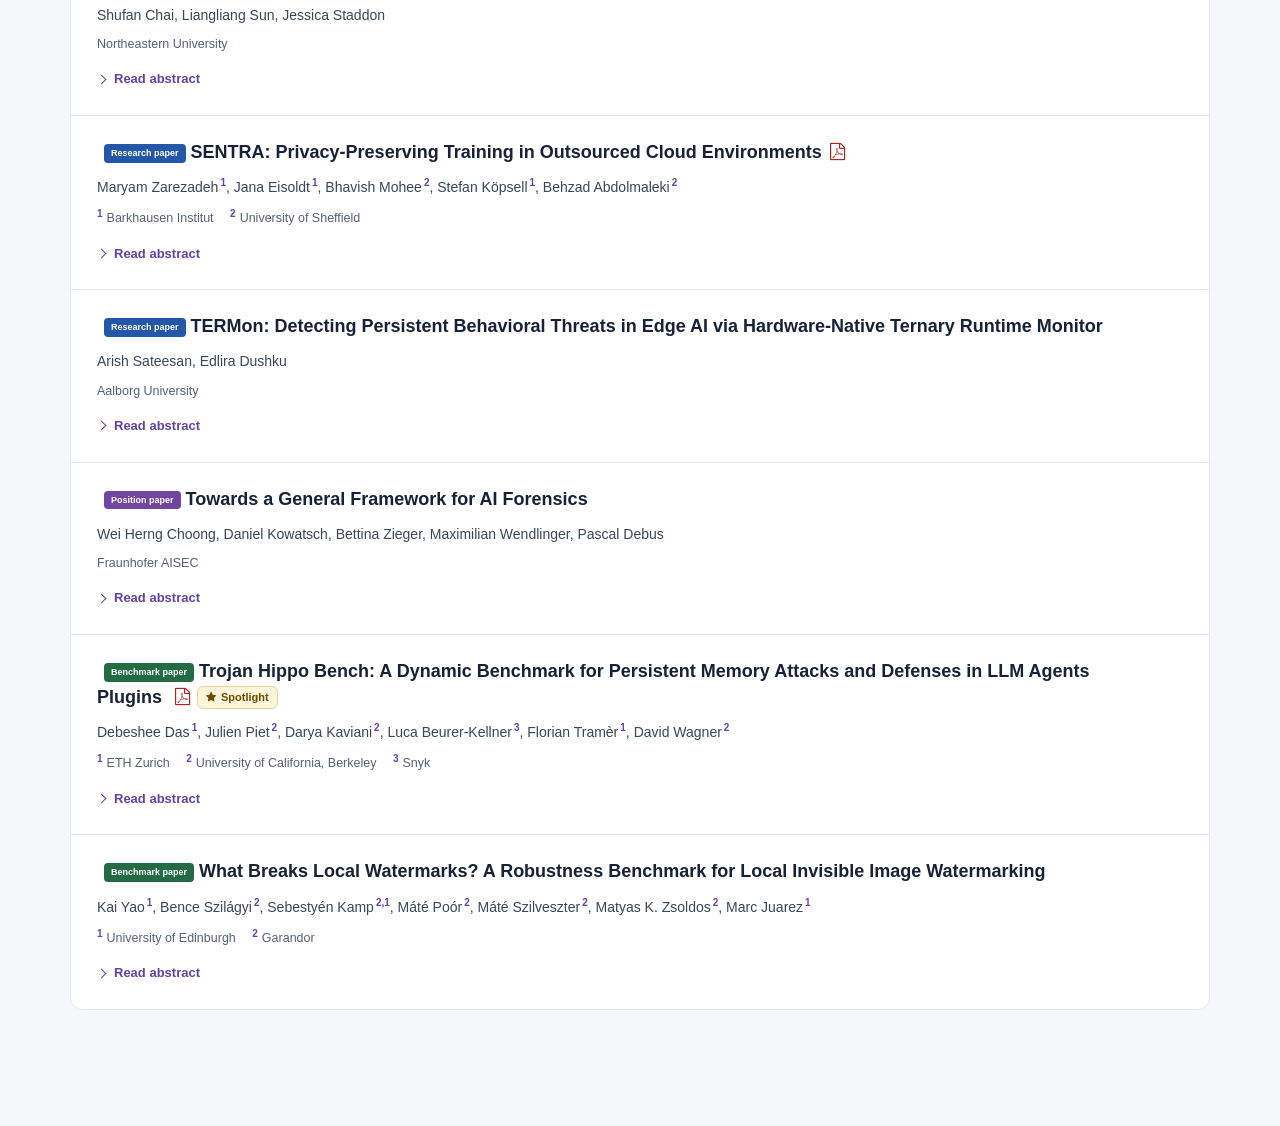
==== commit 597e3499: "preprints" ====
--- a/accepted-papers.html
+++ b/accepted-papers.html
@@ -92,7 +92,7 @@
                 </details>
             </article>
             <article class="ap-paper" id="accepted-paper-578" data-ap-theme="ai-for-security" data-ap-spotlight="false" aria-labelledby="accepted-title-578">
-                <h4 class="ap-paper-title" id="accepted-title-578"><span class="ap-type ap-type-research">Research paper</span> Exposure is All You Need: Using LLMs to Identify Critical Endpoints at Internet Scale</h4>
+                <h4 class="ap-paper-title" id="accepted-title-578"><span class="ap-type ap-type-research">Research paper</span> Exposure is All You Need: Using LLMs to Identify Critical Endpoints at Internet Scale<a href="https://spletinckx.github.io/papers/pletinckx2026exposure.pdf" target="_blank" rel="noopener noreferrer" title="View preprint" aria-label="View preprint (opens in a new tab)" style="display: inline-block; margin-left: 8px; color: #b42318; text-decoration: none;"><i class="fa fa-file-pdf-o" aria-hidden="true"></i></a></h4>
                 <p class="ap-authors"><span class="ap-author">Stijn Pletinckx<sup title="University of California, Santa Barbara">1</sup></span>, <span class="ap-author">Milad Nasr<sup title="Anthropic">2</sup></span>, <span class="ap-author">Sanghyun Hong<sup title="Oregon State University">3</sup></span>, <span class="ap-author">Zakir Durumeric<sup title="Stanford University">4</sup></span>, <span class="ap-author">Nicholas Carlini<sup title="Anthropic">2</sup></span></p>
                 <ul class="ap-affiliations" aria-label="Author affiliations">
                     <li><sup>1</sup>University of California, Santa Barbara</li>
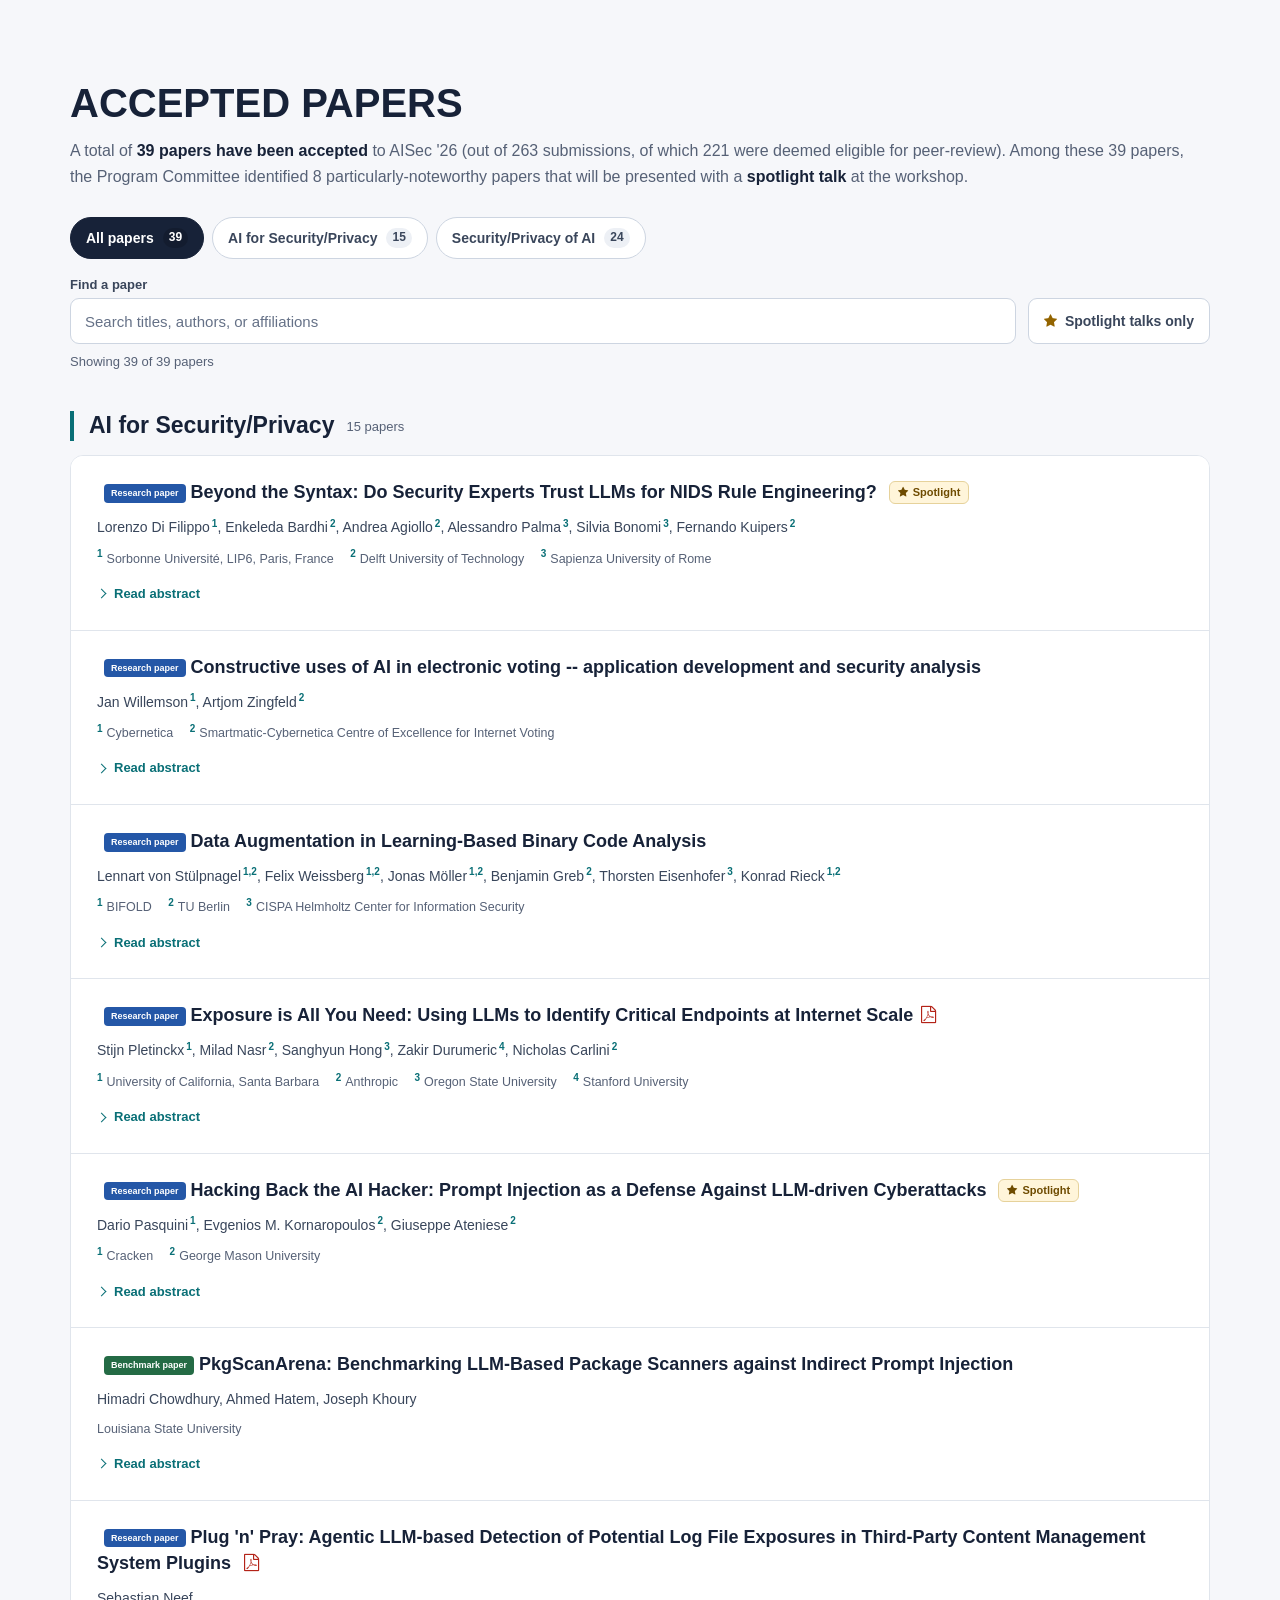
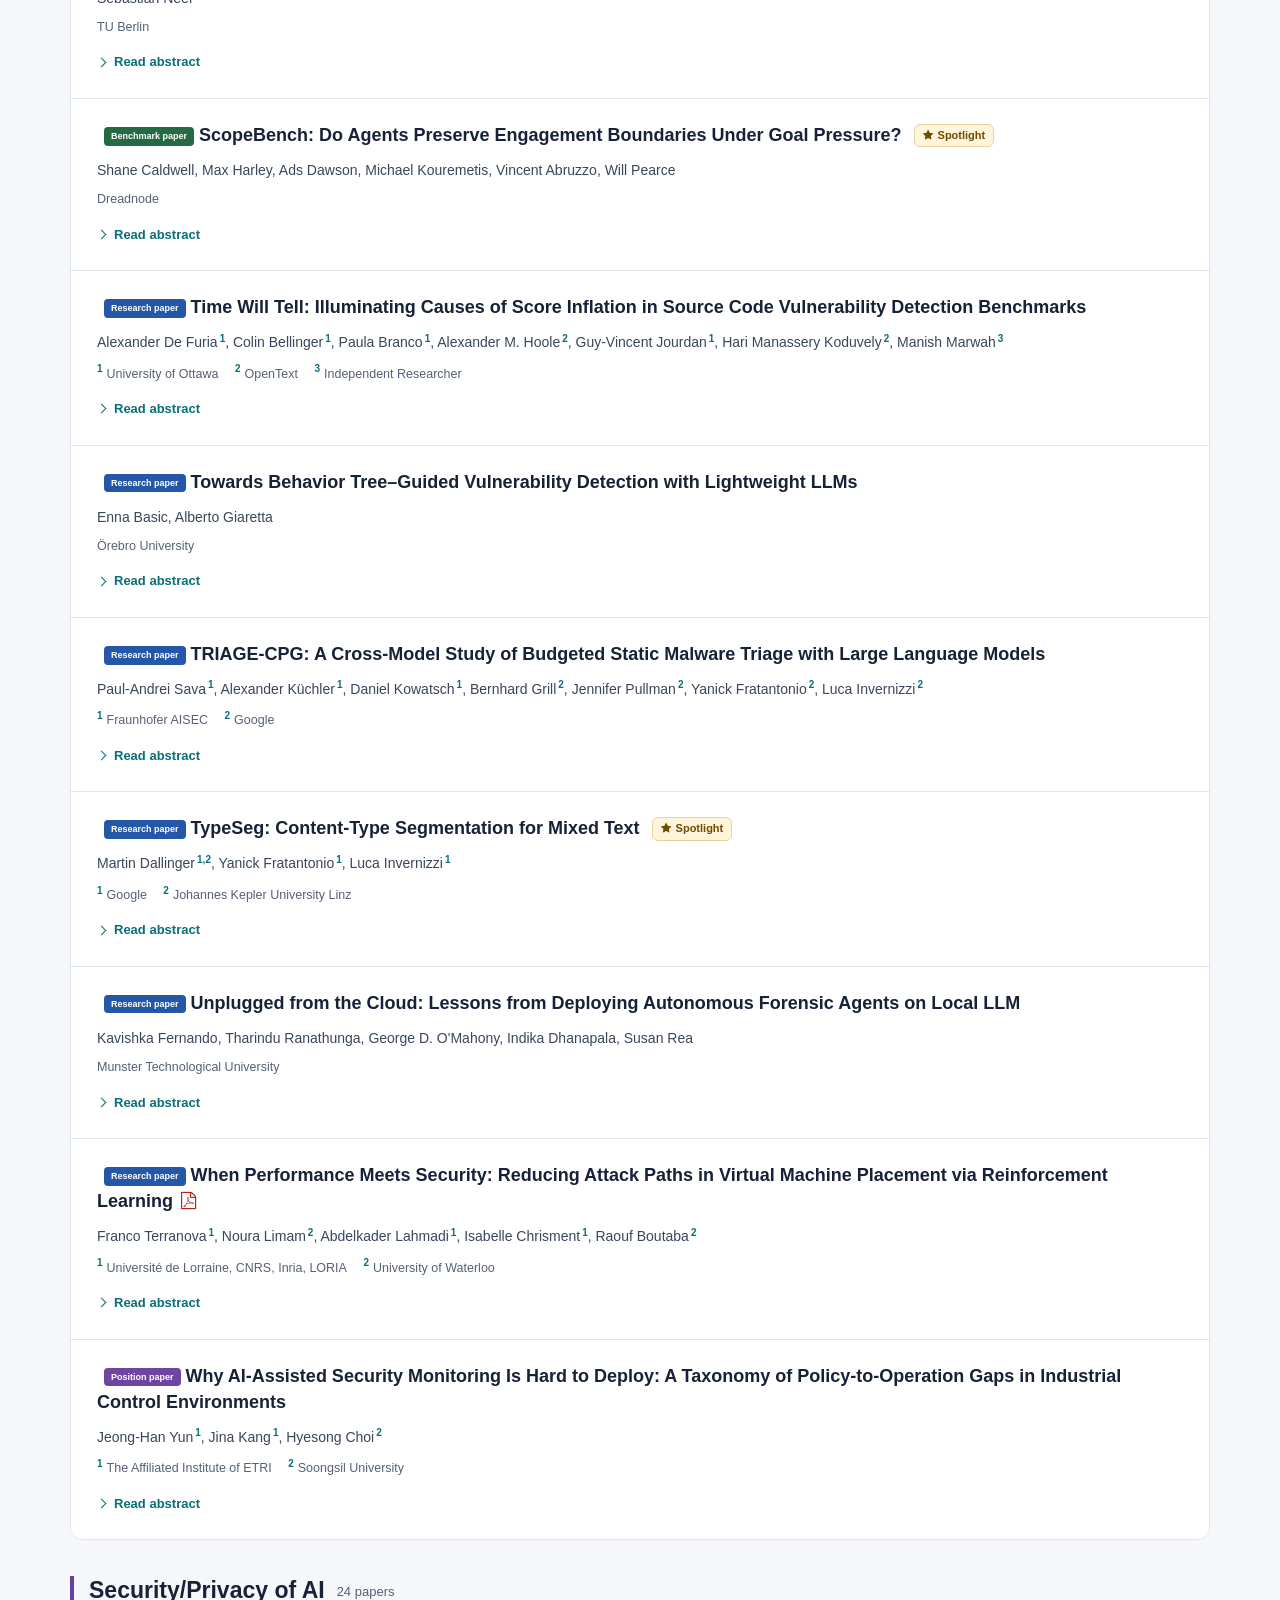
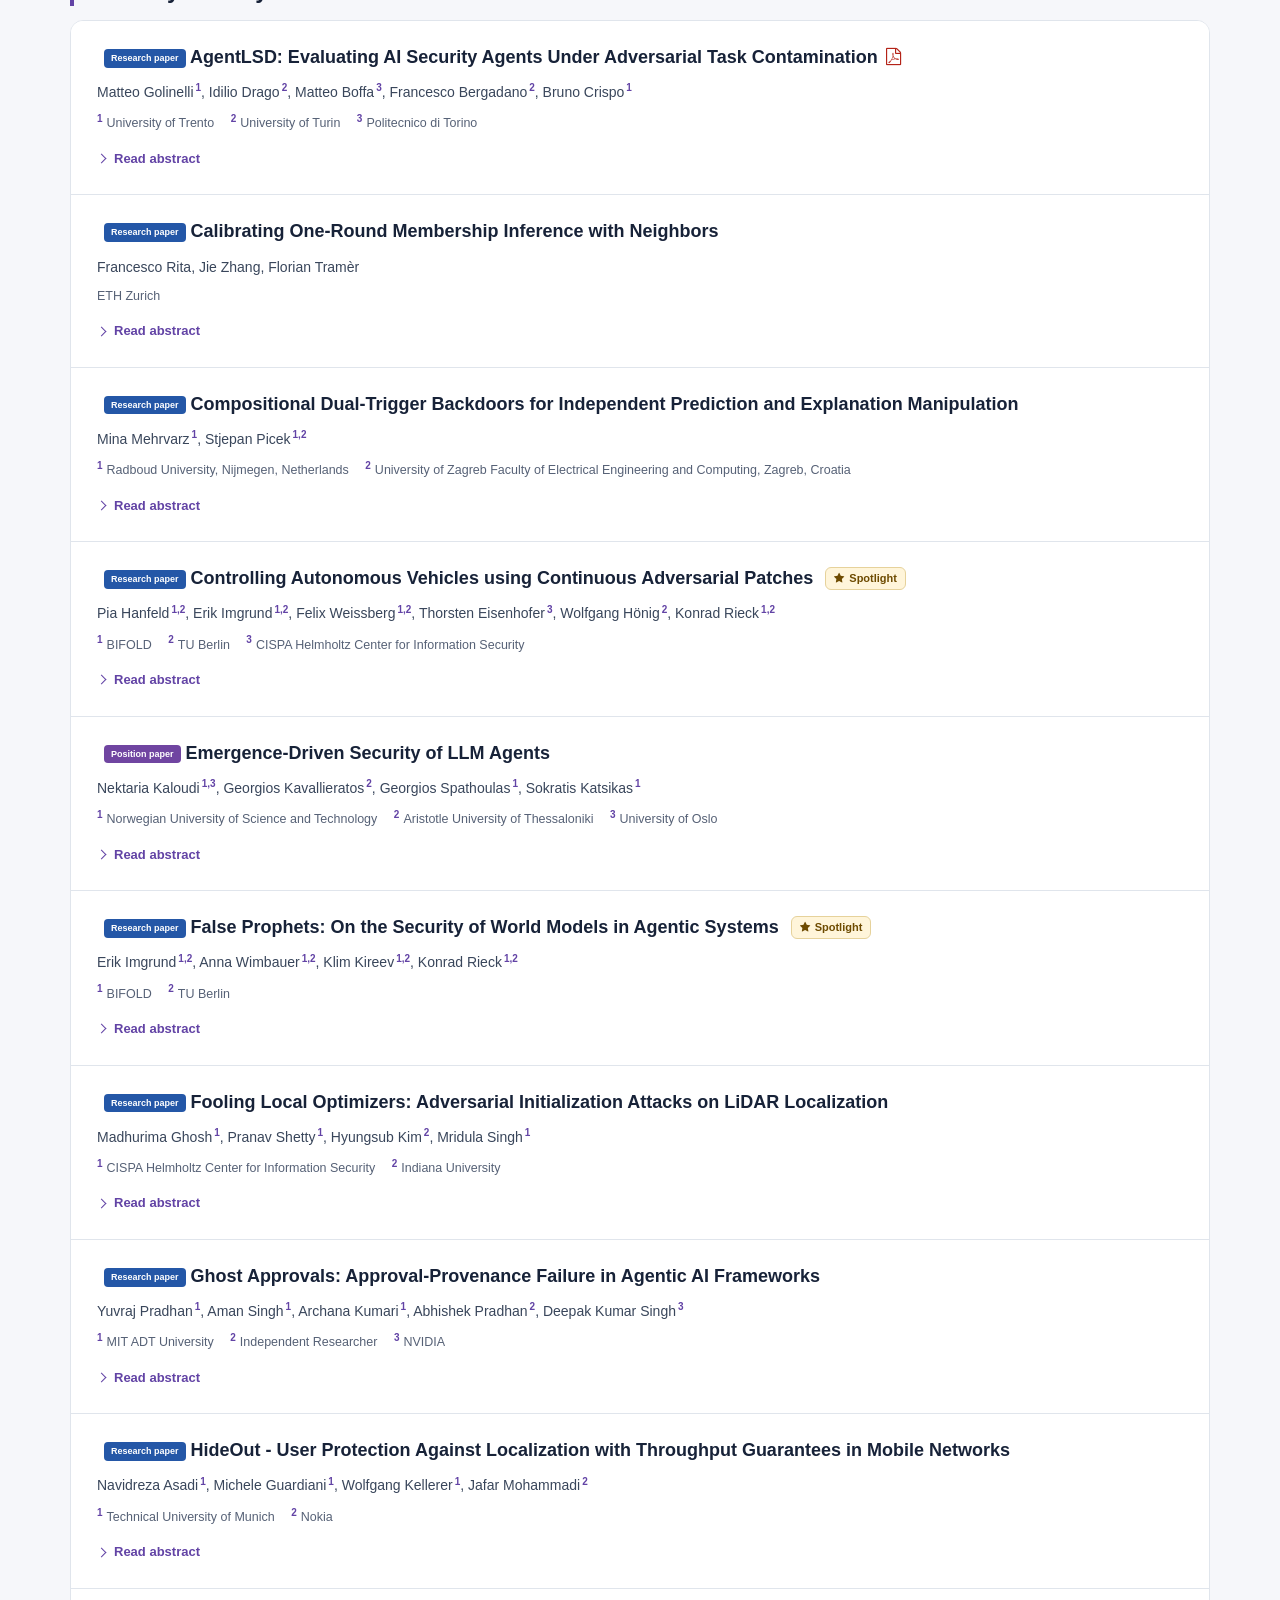
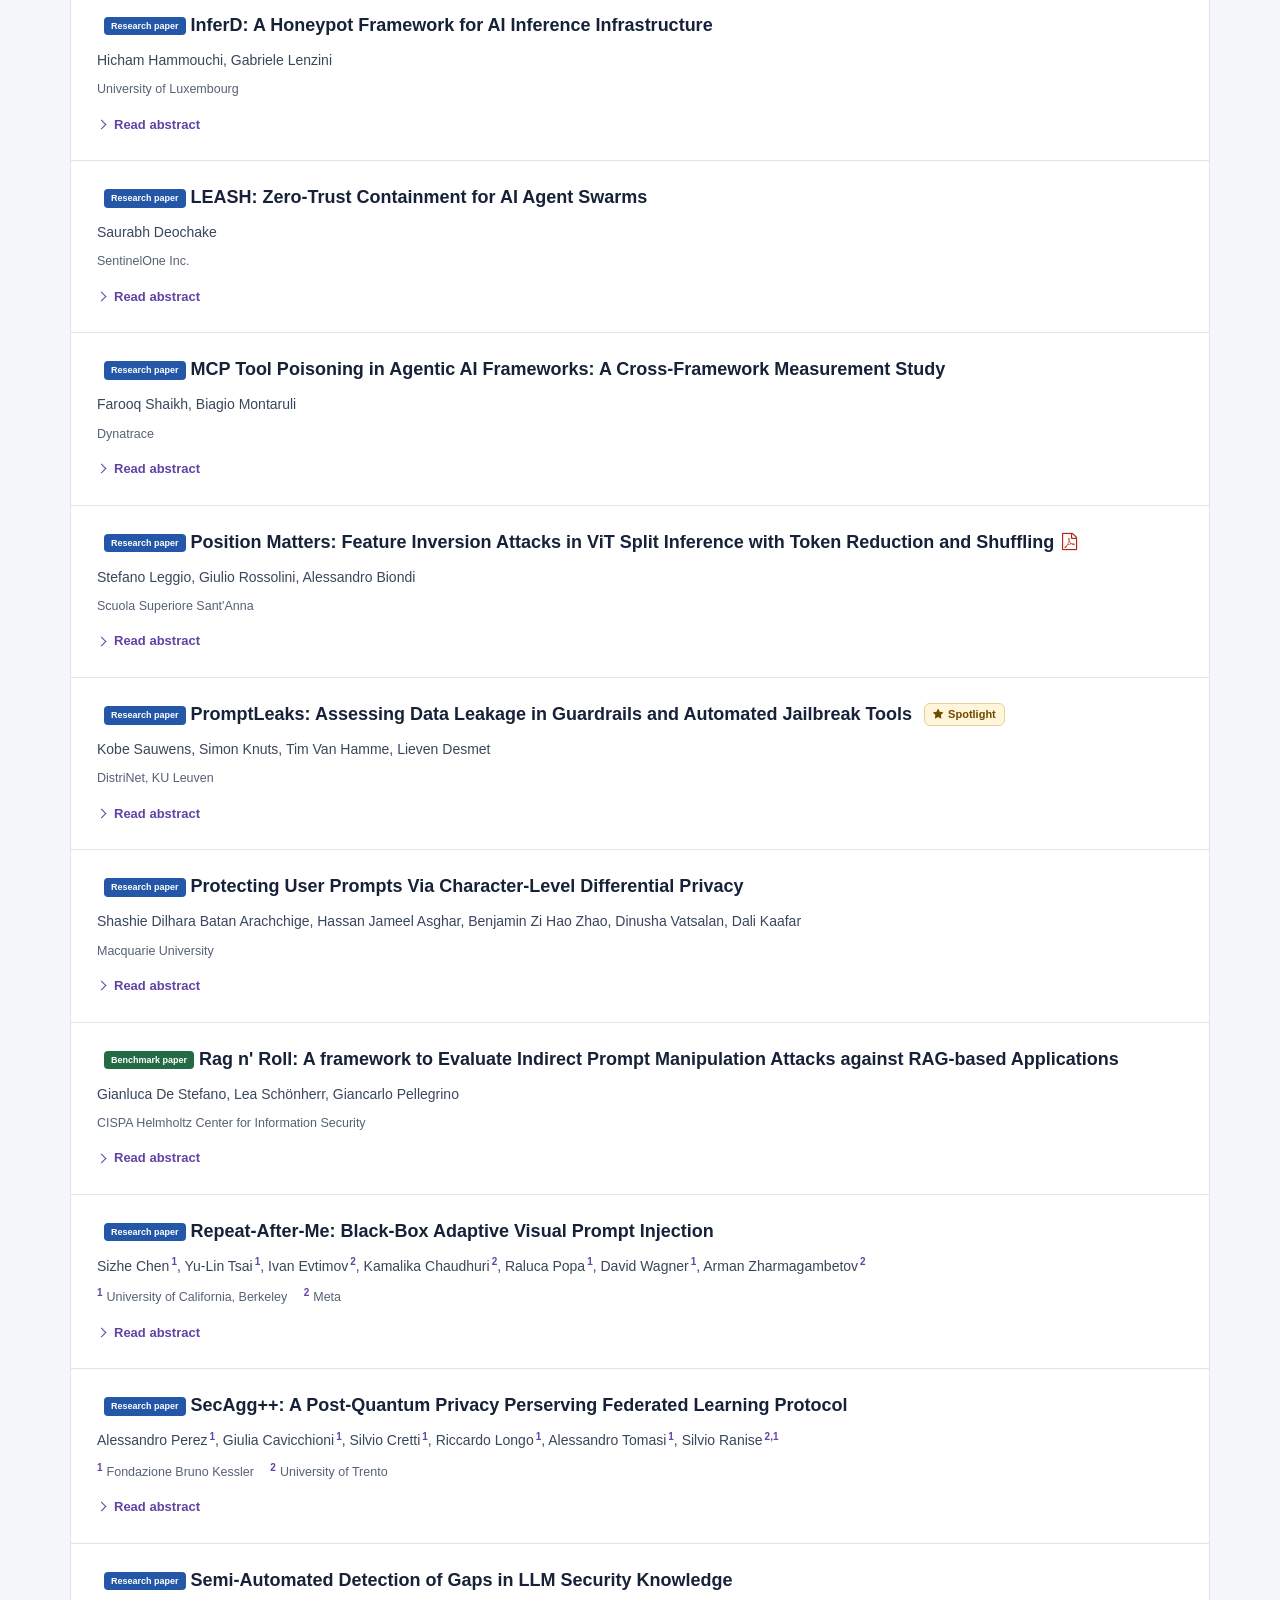
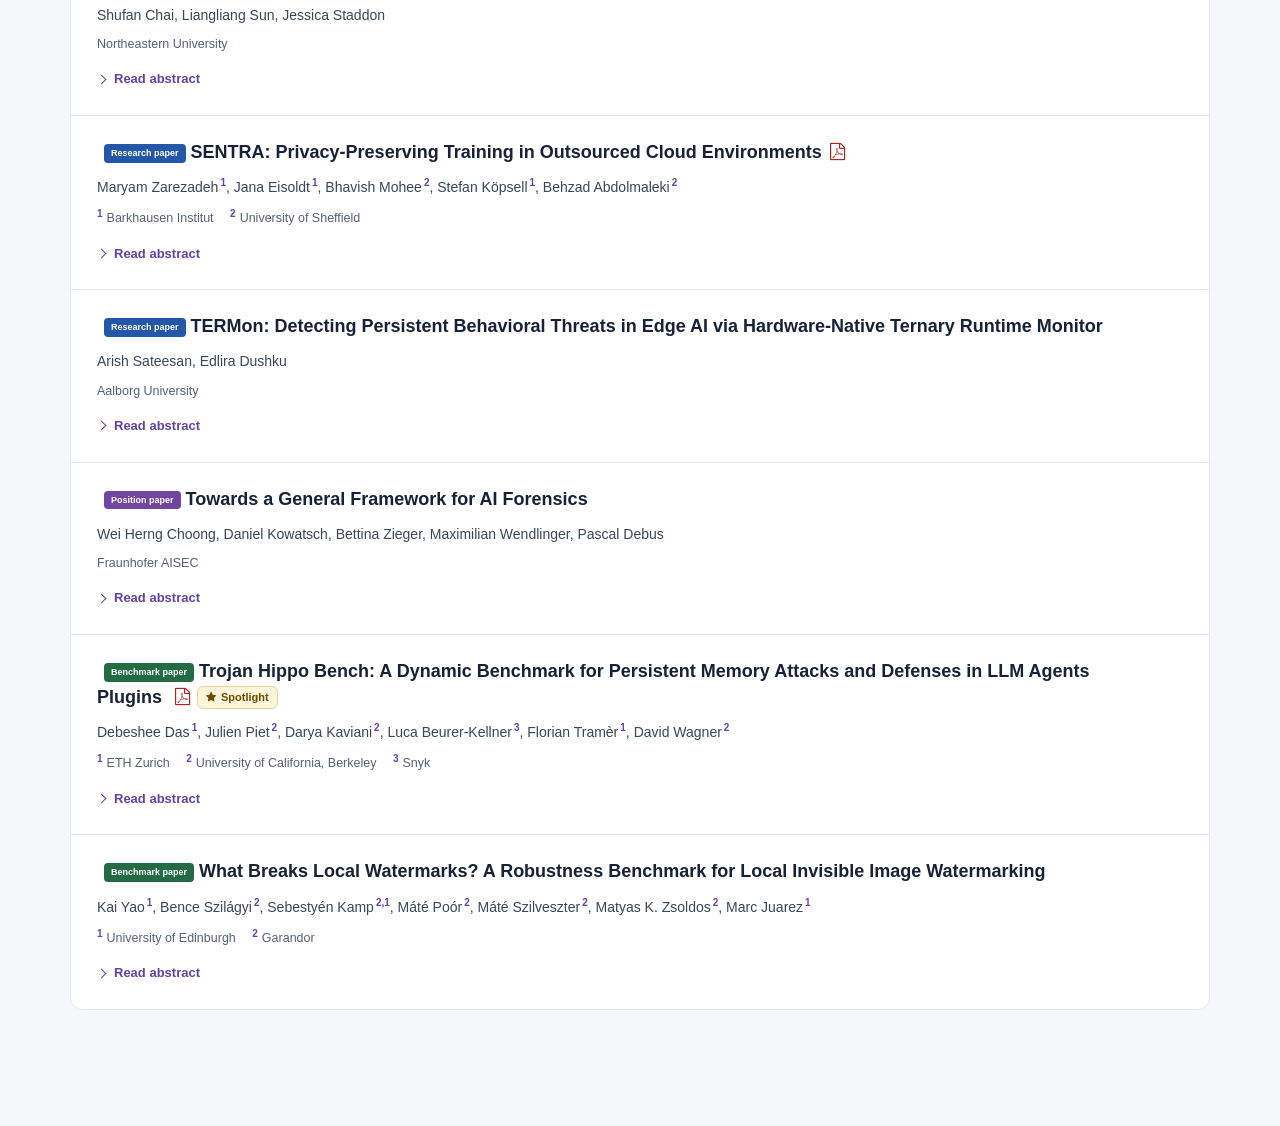
==== commit 90caa982: "preprints" ====
--- a/accepted-papers.html
+++ b/accepted-papers.html
@@ -443,7 +443,7 @@
                 </details>
             </article>
             <article class="ap-paper" id="accepted-paper-59" data-ap-theme="security-of-ai" data-ap-spotlight="false" aria-labelledby="accepted-title-59">
-                <h4 class="ap-paper-title" id="accepted-title-59"><span class="ap-type ap-type-research">Research paper</span> Position Matters: Feature Inversion Attacks in ViT Split Inference with Token Reduction and Shuffling</h4>
+                <h4 class="ap-paper-title" id="accepted-title-59"><span class="ap-type ap-type-research">Research paper</span> Position Matters: Feature Inversion Attacks in ViT Split Inference with Token Reduction and Shuffling<a href="https://arxiv.org/abs/2609.01232" target="_blank" rel="noopener noreferrer" title="View preprint" aria-label="View preprint (opens in a new tab)" style="display: inline-block; margin-left: 8px; color: #b42318; text-decoration: none;"><i class="fa fa-file-pdf-o" aria-hidden="true"></i></a></h4>
                 <p class="ap-authors"><span class="ap-author">Stefano Leggio</span>, <span class="ap-author">Giulio Rossolini</span>, <span class="ap-author">Alessandro Biondi</span></p>
                 <ul class="ap-affiliations" aria-label="Author affiliations">
                     <li>Scuola Superiore Sant'Anna</li>
